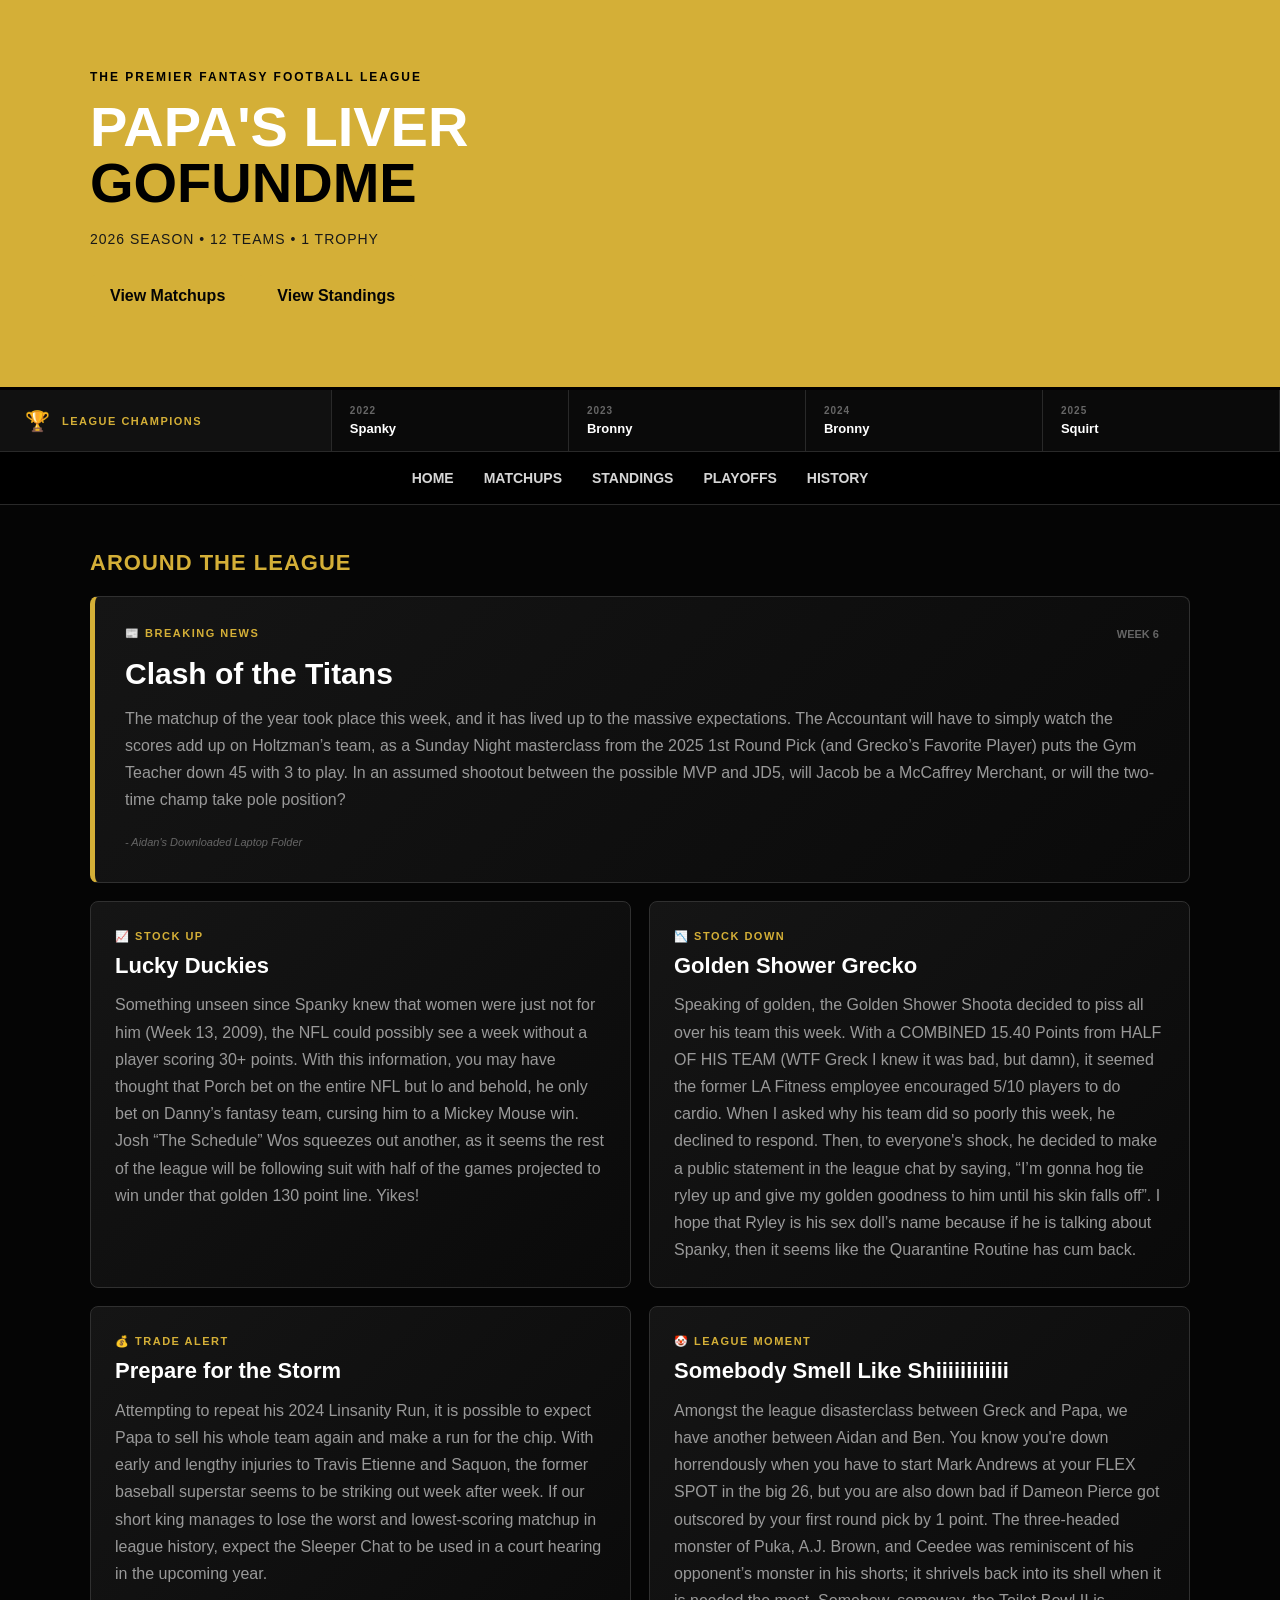
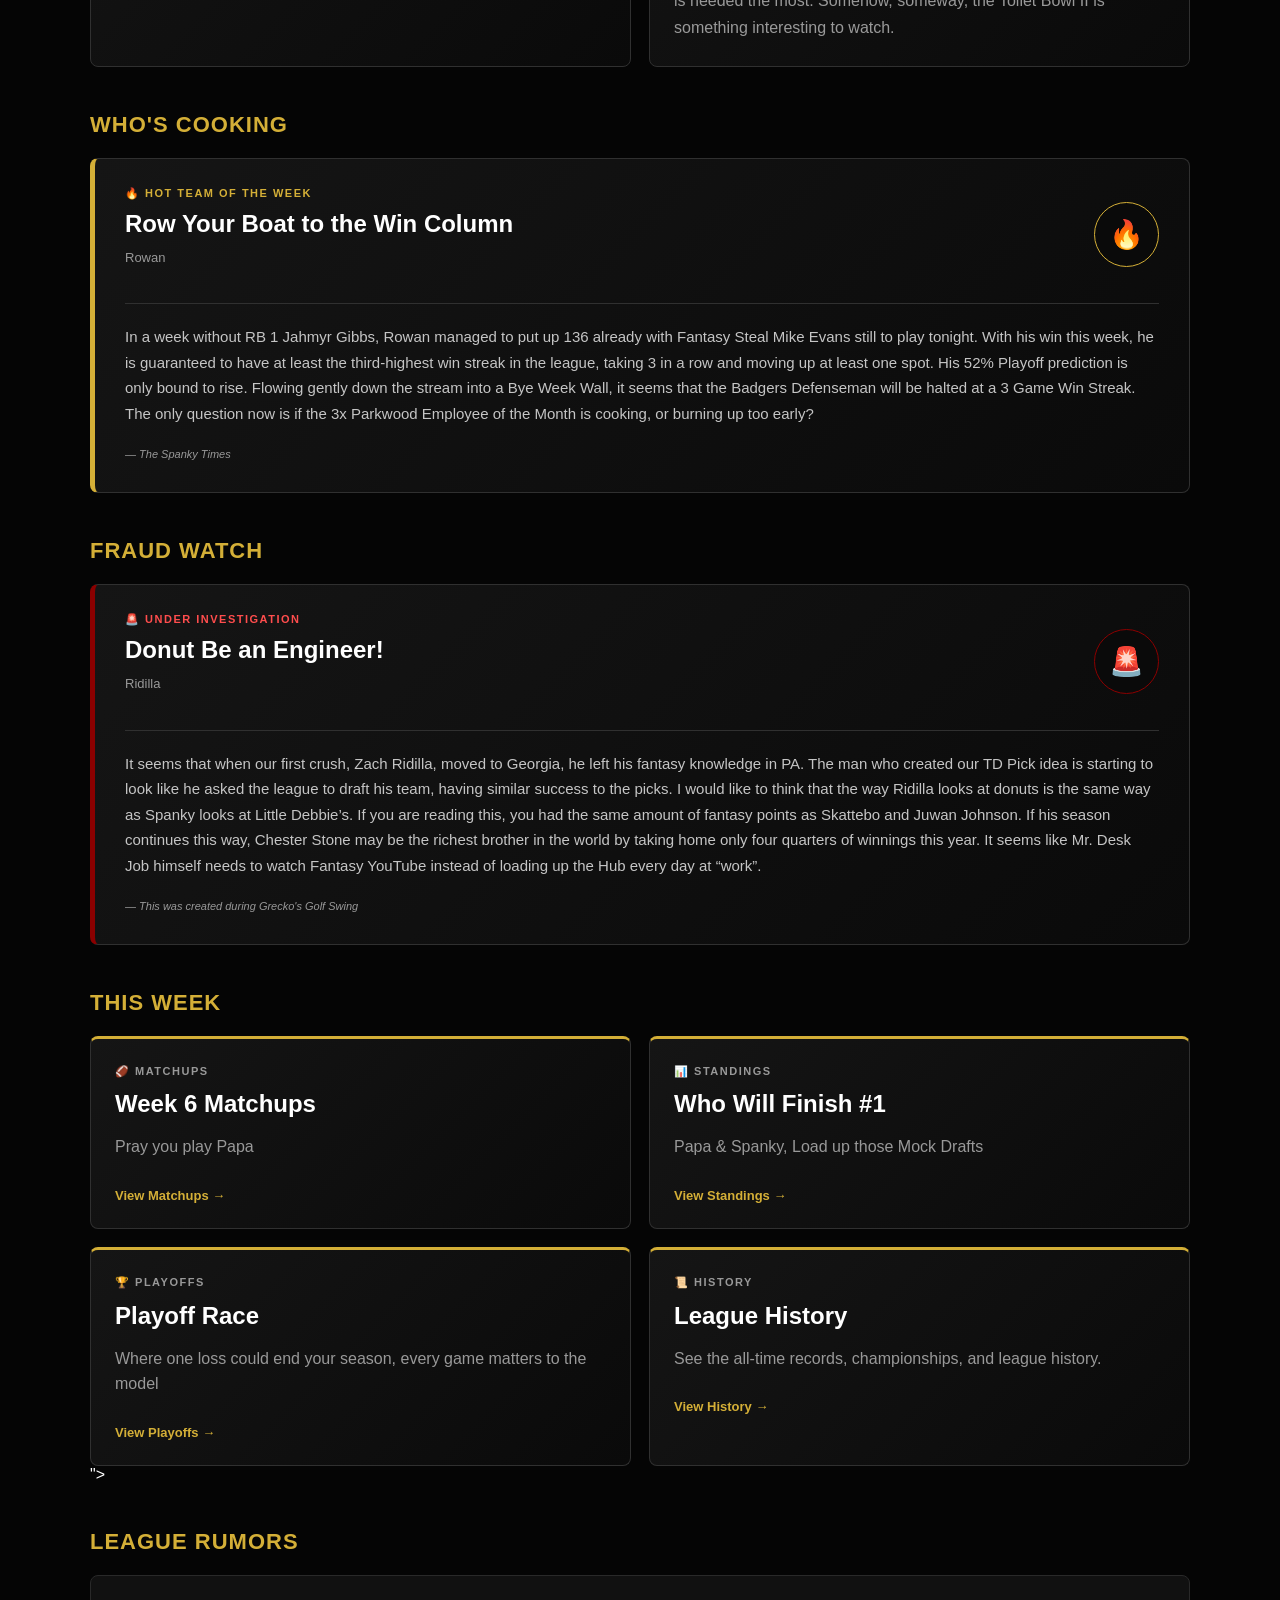
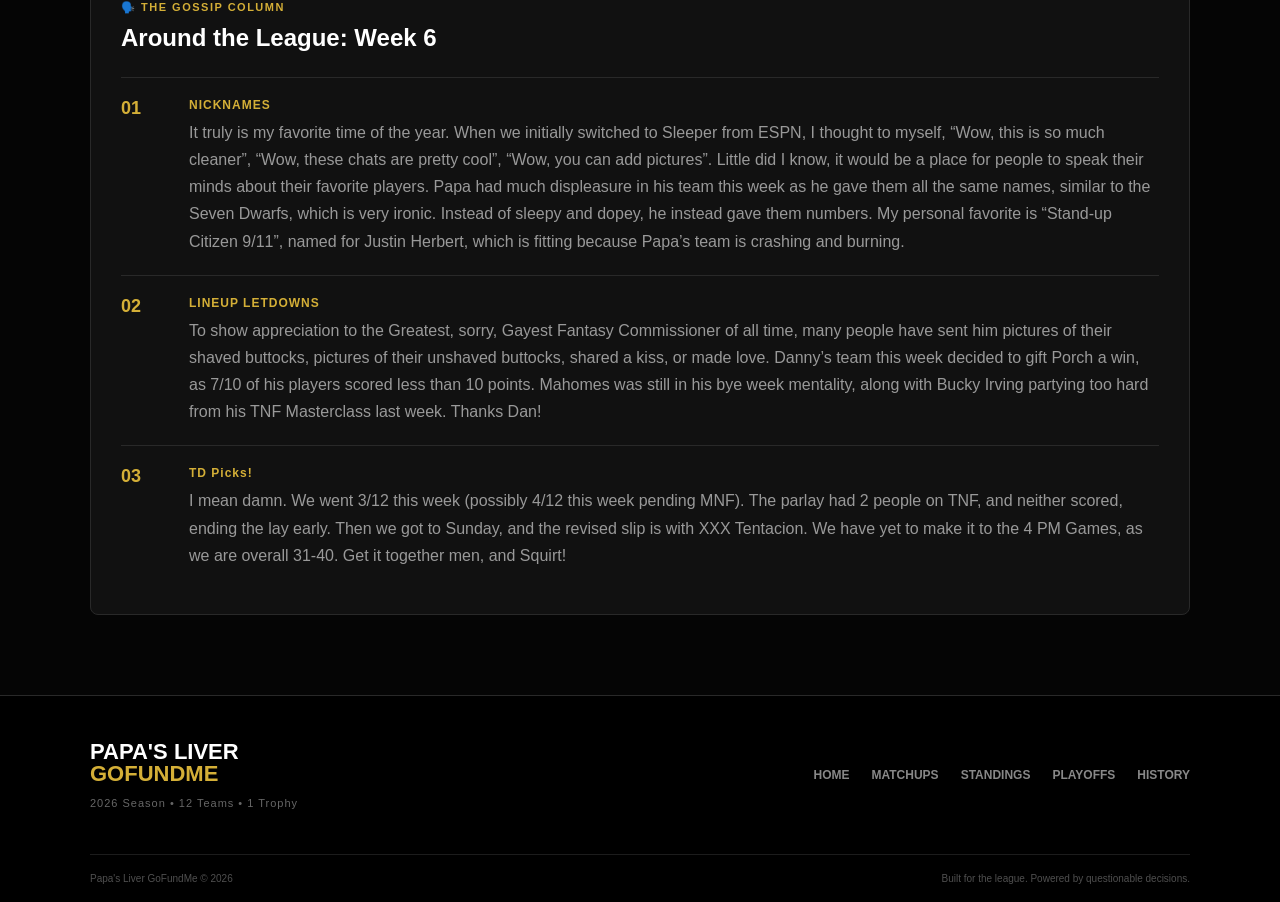
==== index.html @ 3dcdb9a6 "Week 6 Monday Update" ====
<!DOCTYPE html>
<html lang="en">
<head>
    <meta charset="UTF-8">
    <meta name="viewport" content="width=device-width, initial-scale=1.0">
    <title>Papa's Liver GoFundMe</title>
    <link rel="stylesheet" href="style.css">
</head>

<body>

    <header class="hero">
        <div class="hero-content">

            <p class="eyebrow">
                THE PREMIER FANTASY FOOTBALL LEAGUE
            </p>

            <h1>
                Papa's Liver<br>
                <span>GoFundMe</span>
            </h1>

            <p class="season">
                2026 SEASON • 12 TEAMS • 1 TROPHY
            </p>

            <div class="hero-buttons">
                <a href="matchups.html">View Matchups</a>
                <a href="standings.html">View Standings</a>
            </div>

        </div>
    </header>
 <section class="champions-bar">

        <div class="champions-title">
            <span>🏆</span>
            <p>LEAGUE CHAMPIONS</p>
        </div>

    <div class="champion">
    <span class="champion-year">2022</span>
    <span class="champion-name">Spanky</span>
</div>

<div class="champion">
    <span class="champion-year">2023</span>
    <span class="champion-name">Bronny</span>
</div>

<div class="champion">
    <span class="champion-year">2024</span>
    <span class="champion-name">Bronny</span>
</div>

<div class="champion">
    <span class="champion-year">2025</span>
    <span class="champion-name">Squirt</span>
</div>  

    </section>
    <nav>
        <a href="index.html">Home</a>
        <a href="matchups.html">Matchups</a>
        <a href="standings.html">Standings</a>
        <a href="playoffs.html">Playoffs</a>
        <a href="history.html">History</a>
    </nav>

    <main>

    <section class="home-section">

    <h2>Around the League</h2>

    <div class="league-news">

        <article class="news-story featured-news">

            <div class="news-story-top">
                <span class="news-category">
                    📰 BREAKING NEWS
                </span>

                <span class="news-week">
                    WEEK 6
                </span>
            </div>

            <h3>
                Clash of the Titans
            </h3>

            <p>
               The matchup of the year took place this week, and it has lived up to the massive expectations. The Accountant will have to simply watch the scores add up on Holtzman’s team, as a Sunday Night masterclass from the 2025 1st Round Pick (and Grecko’s Favorite Player) puts the Gym Teacher down 45 with 3 to play. In an assumed shootout between the possible MVP and JD5, will Jacob be a McCaffrey Merchant, or will the two-time champ take pole position?


            </p>

            <p class="news-author">
                - Aidan's Downloaded Laptop Folder
            </p>

        </article>


        <div class="news-story-grid">

            <article class="news-story">

                <span class="news-category">
                    📈 STOCK UP
                </span>

                <h3>
                    Lucky Duckies
                </h3>

                <p>
                    Something unseen since Spanky knew that women were just not for him (Week 13, 2009), the NFL could possibly see a week without a player scoring 30+ points. With this information, you may have thought that Porch bet on the entire NFL but lo and behold, he only bet on Danny’s fantasy team, cursing him to a Mickey Mouse win. Josh “The Schedule” Wos squeezes out another, as it seems the rest of the league will be following suit with half of the games projected to win under that golden 130 point line. Yikes!
                </p>

            </article>


            <article class="news-story">

                <span class="news-category">
                    📉 STOCK DOWN
                </span>

                <h3>
                    Golden Shower Grecko
                </h3>

                <p>
                   Speaking of golden, the Golden Shower Shoota decided to piss all over his team this week. With a COMBINED 15.40 Points from HALF OF HIS TEAM (WTF Greck I knew it was bad, but damn), it seemed the former LA Fitness employee encouraged 5/10 players to do cardio. When I asked why his team did so poorly this week, he declined to respond. Then, to everyone's shock, he decided to make a public statement in the league chat by saying, “I’m gonna hog tie ryley up and give my golden goodness to him until his skin falls off”. I hope that Ryley is his sex doll’s name because if he is talking about Spanky, then it seems like the Quarantine Routine has cum back.
  
                </p>

            </article>


            <article class="news-story">

                <span class="news-category">
                    💰 TRADE ALERT
                </span>

                <h3>
                   Prepare for the Storm
                </h3>

                <p>
                 Attempting to repeat his 2024 Linsanity Run, it is possible to expect Papa to sell his whole team again and make a run for the chip. With early and lengthy injuries to Travis Etienne and Saquon, the former baseball superstar seems to be striking out week after week. If our short king manages to lose the worst and lowest-scoring matchup in league history, expect the Sleeper Chat to be used in a court hearing in the upcoming year.

 
                </p>

            </article>


            <article class="news-story">

                <span class="news-category">
                    🤡 LEAGUE MOMENT
                </span>

                <h3>
                    Somebody Smell Like Shiiiiiiiiiiii
                </h3>

                <p>
                    Amongst the league disasterclass between Greck and Papa, we have another between Aidan and Ben. You know you're down horrendously when you have to start Mark Andrews at your FLEX SPOT in the big 26, but you are also down bad if Dameon Pierce got outscored by your first round pick by 1 point. The three-headed monster of Puka, A.J. Brown, and Ceedee was reminiscent of his opponent’s monster in his shorts; it shrivels back into its shell when it is needed the most. Somehow, someway, the Toilet Bowl II is something interesting to watch. 
                </p>

            </article>

        </div>

    </div>

</section>    


       <section class="home-section">

    <h2>Who's Cooking</h2>

    <div class="home-feature-card cooking-card">

        <div class="feature-top">

            <div>
                <p class="feature-label">
                    🔥 HOT TEAM OF THE WEEK
                </p>

                <h3>
                    Row Your Boat to the Win Column
                </h3>

                <p class="feature-manager">
                    Rowan
                </p>
            </div>

            <div class="feature-badge">
                🔥
            </div>

        </div>

        <div class="feature-divider"></div>

        <p class="feature-story">
          In a week without RB 1 Jahmyr Gibbs, Rowan managed to put up 136 already with Fantasy Steal Mike Evans still to play tonight. With his win this week, he is guaranteed to have at least the third-highest win streak in the league, taking 3 in a row and moving up at least one spot. His 52% Playoff prediction is only bound to rise. Flowing gently down the stream into a Bye Week Wall, it seems that the Badgers Defenseman will be halted at a 3 Game Win Streak. The only question now is if the 3x Parkwood Employee of the Month is cooking, or burning up too early? 
  
        </p>

        <p class="feature-signoff">
            — The Spanky Times
        </p>

    </div>

</section>


     <section class="home-section">

    <h2>Fraud Watch</h2>

    <div class="home-feature-card fraud-card">

        <div class="feature-top">

            <div>
                <p class="feature-label">
                    🚨 UNDER INVESTIGATION
                </p>

                <h3>
                    Donut Be an Engineer!
                </h3>

                <p class="feature-manager">
                    Ridilla
                </p>
            </div>

            <div class="feature-badge fraud-badge">
                🚨
            </div>

        </div>

        <div class="feature-divider"></div>

        <p class="feature-story">
         It seems that when our first crush, Zach Ridilla, moved to Georgia, he left his fantasy knowledge in PA. The man who created our TD Pick idea is starting to look like he asked the league to draft his team, having similar success to the picks. I would like to think that the way Ridilla looks at donuts is the same way as Spanky looks at Little Debbie’s. If you are reading this, you had the same amount of fantasy points as Skattebo and Juwan Johnson. If his season continues this way, Chester Stone may be the richest brother in the world by taking home only four quarters of winnings this year. It seems like Mr. Desk Job himself needs to watch Fantasy YouTube instead of loading up the Hub every day at “work”.  
        </p>

        <p class="feature-signoff">
            — This was created during Grecko's Golf Swing
        </p>

    </div>

</section>   


        <section class="home-section">

            <h2>This Week</h2>

            <div class="home-news-grid">

                <div class="news-card">

                    <p class="feature-label">
                        🏈 MATCHUPS
                    </p>

                    <h3>
                        Week 6 Matchups
                    </h3>

                    <p>
                        Pray you play Papa
        
                    </p>

                    <a href="matchups.html">
                        View Matchups →
                    </a>

                </div>


                <div class="news-card">

                    <p class="feature-label">
                        📊 STANDINGS
                    </p>

                    <h3>
                        Who Will Finish #1
                    </h3>

                    <p>
                        Papa & Spanky, Load up those Mock Drafts
                    </p>

                    <a href="standings.html">
                        View Standings →
                    </a>

                </div>


                <div class="news-card">

                    <p class="feature-label">
                        🏆 PLAYOFFS
                    </p>

                    <h3>
                        Playoff Race
                    </h3>

                    <p>
                        Where one loss could end your season, every game matters to the model
                
                    </p>

                    <a href="playoffs.html">
                        View Playoffs →
                    </a>

                </div>


                <div class="news-card">

                    <p class="feature-label">
                        📜 HISTORY
                    </p>

                    <h3>
                        League History
                    </h3>

                    <p>
                        See the all-time records,
                        championships, and league history.
                    </p>

                    <a href="history.html">
                        View History →
                    </a>

                </div>

            </div>

        </section>


        ">
<section class="home-section">

    <h2>League Rumors</h2>

    <div class="rumor-box">

        <p class="update-label">
            🗣️ THE GOSSIP COLUMN
        </p>

        <h3>
            Around the League: Week 6
        </h3>

        <div class="rumor-item">

            <span class="rumor-number">
                01
            </span>

            <div>
                <h4>
                    NICKNAMES
                </h4>

                <p>
                   It truly is my favorite time of the year. When we initially switched to Sleeper from ESPN, I thought to myself, “Wow, this is so much cleaner”, “Wow, these chats are pretty cool”, “Wow, you can add pictures”. Little did I know, it would be a place for people to speak their minds about their favorite players. Papa had much displeasure in his team this week as he gave them all the same names, similar to the Seven Dwarfs, which is very ironic. Instead of sleepy and dopey, he instead gave them numbers. My personal favorite is “Stand-up Citizen 9/11”, named for Justin Herbert, which is fitting because Papa’s team is crashing and burning. 
                </p>
            </div>

        </div>


        <div class="rumor-item">

            <span class="rumor-number">
                02
            </span>

            <div>
                <h4>
                    LINEUP LETDOWNS
                </h4>

                <p>
                 To show appreciation to the Greatest, sorry, Gayest Fantasy Commissioner of all time, many people have sent him pictures of their shaved buttocks, pictures of their unshaved buttocks, shared a kiss, or made love. Danny’s team this week decided to gift Porch a win, as 7/10 of his players scored less than 10 points. Mahomes was still in his bye week mentality, along with Bucky Irving partying too hard from his TNF Masterclass last week. Thanks Dan!    
            </div>

        </div>


        <div class="rumor-item">

            <span class="rumor-number">
                03
            </span>

            <div>
                <h4>
                    TD Picks!
                </h4>

                <p>
                 I mean damn. We went 3/12 this week (possibly 4/12 this week pending MNF). The parlay had 2 people on TNF, and neither scored, ending the lay early. Then we got to Sunday, and the revised slip is with XXX Tentacion. We have yet to make it to the 4 PM Games, as we are overall 31-40. Get it together men, and Squirt!

            </div>

        </div>

    </div>

</section>

    </main>
    <footer class="site-footer">

        <div class="footer-content">

            <div class="footer-brand">

                <h3>
                    Papa's Liver<br>
                    <span>GoFundMe</span>
                </h3>

                <p>
                    2026 Season • 12 Teams • 1 Trophy
                </p>

            </div>


            <div class="footer-links">

                <a href="index.html">Home</a>
                <a href="matchups.html">Matchups</a>
                <a href="standings.html">Standings</a>
                <a href="playoffs.html">Playoffs</a>
                <a href="history.html">History</a>

            </div>

        </div>


        <div class="footer-bottom">

            <p>
                Papa's Liver GoFundMe © 2026
            </p>

            <p>
                Built for the league. Powered by questionable decisions.
            </p>

        </div>

    </footer>
</body>
---- style.css ----
* {
    box-sizing: border-box;
}

body {
    margin: 0;
    font-family: Arial, Helvetica, sans-serif;
    background: #050505;
    color: #ffffff;
}

/* HERO */

.hero {
    background: #d4af37;
    border-bottom: 3px solid #000000;
    padding: 70px 20px;
}

.hero-content {
    max-width: 1100px;
    margin: 0 auto;
}

.eyebrow {
    margin: 0 0 15px 0;
    color: #000000;
    font-size: 12px;
    font-weight: bold;
    letter-spacing: 2px;
}

.hero h1 {
    margin: 0;
    font-size: 56px;
    line-height: 1;
    text-transform: uppercase;
}

.hero h1 span {
    color: #000000;
}

.season {
    margin-top: 20px;
    color: #181818;
    font-size: 14px;
    letter-spacing: 1px;
}

/* HERO BUTTONS */

.hero-buttons {
    display: flex;
    gap: 12px;
    margin-top: 28px;
}

.hero-buttons a {
    display: inline-block;
    padding: 12px 20px;
    background: #d4af37;
    color: #050505;
    text-decoration: none;
    font-weight: bold;
    border-radius: 5px;
}

.hero-buttons a:hover {
    background: #ffffff;
}

/* NAVIGATION */

nav {
    display: flex;
    justify-content: center;
    gap: 30px;
    padding: 18px 20px;
    background: #000000;
    border-bottom: 1px solid #292929;
}

nav a {
    color: #d6d6d6;
    text-decoration: none;
    font-size: 14px;
    font-weight: bold;
    text-transform: uppercase;
}

nav a:hover {
    color: #d4af37;
}

/* MAIN */

main {
    width: min(1100px, 92%);
    margin: 40px auto 80px;
}

h2 {
    margin-top: 45px;
    margin-bottom: 20px;
    color: #d4af37;
    font-size: 22px;
    text-transform: uppercase;
    letter-spacing: 1px;
}

/* MATCHUPS */

#matchups {
    display: flex;
    flex-direction: column;
    gap: 20px;
    margin-top: 30px;
}

#matchups > div {
    background: linear-gradient(135deg, #151515, #0a0a0a);
    border: 1px solid #303030;
    border-left: 5px solid #d4af37;
    border-radius: 8px;
    padding: 24px 30px;
    box-shadow: 0 8px 20px rgba(0, 0, 0, 0.5);
    transition: 0.2s ease;
}

#matchups > div:hover {
    border-color: #d4af37;
    transform: translateY(-2px);
}

#matchups h3 {
    margin: 0 0 24px 0;
    padding-bottom: 14px;
    border-bottom: 1px solid #303030;
    color: #a8a8a8;
    font-size: 11px;
    font-weight: 600;
    text-transform: uppercase;
    letter-spacing: 1.5px;
}

.matchup-teams {
    display: grid;
    grid-template-columns: 1fr 80px 1fr;
    align-items: center;
    gap: 20px;
}

.matchup-team {
    display: flex;
    flex-direction: column;
    gap: 4px;
}

.matchup-team-left {
    text-align: left;
}

.matchup-team-right {
    text-align: right;
}

.matchup-team strong {
    color: #ffffff;
    font-size: 21px;
    font-weight: 700;
}

.matchup-team small {
    color: #999999;
    font-size: 13px;
}

.actual-score {
    margin-top: 8px;
    color: #ffffff;
    font-size: 34px;
    font-weight: 800;
}

.projected-score {
    color: #777777;
    font-size: 12px;
}

.matchup-vs {
    color: #d4af37;
    font-size: 13px;
    font-weight: 800;
    text-align: center;
    letter-spacing: 2px;
}

/* STANDINGS */

#standings {
    display: grid;
    gap: 2px;
    background: #292929;
    border: 1px solid #292929;
    border-radius: 8px;
    overflow: hidden;
}

#standings > div {
    display: grid;
    grid-template-columns: 55px 1.5fr 1fr 90px 100px 100px;
    align-items: center;
    gap: 10px;
    padding: 16px 20px;
    background: #111111;
}

#standings > div:hover {
    background: #181818;
}

#standings p {
    margin: 0;
}

.standings-header {
    background: #d4af37 !important;
    color: #050505;
    font-weight: bold;
    text-transform: uppercase;
    font-size: 12px;
    letter-spacing: 1px;
}

.standings-rank {
    color: #d4af37;
    font-weight: bold;
}

.standings-team {
    color: #ffffff;
    font-weight: bold;
}

.standings-manager {
    color: #999999;
}

.standings-record {
    color: #ffffff;
    font-weight: bold;
}

.standings-points {
    color: #ffffff;
}

.standings-points-against {
    color: #999999;
}

/* PLAYOFFS */

#playoff-probabilities {
    display: grid;
    gap: 10px;
}

#playoff-probabilities > div {
    padding: 15px 20px;
    background: #111111;
    border: 1px solid #292929;
    border-radius: 5px;
}

#playoff-probabilities p {
    margin: 5px 0;
}

/* LEAGUE LEADERS */

#league-leaders {
    display: grid;
    grid-template-columns: repeat(2, 1fr);
    gap: 18px;
}

.leader-card {
    background: linear-gradient(135deg, #151515, #0a0a0a);
    border: 1px solid #303030;
    border-top: 3px solid #d4af37;
    border-radius: 8px;
    padding: 24px;
}

.leader-card h3 {
    margin: 0 0 10px 0;
    color: #999999;
    font-size: 12px;
    text-transform: uppercase;
    letter-spacing: 1px;
}

.leader-card p {
    margin: 0;
    color: white;
    font-size: 21px;
    font-weight: bold;
}

/* MOBILE */

@media (max-width: 700px) {

    .hero {
        padding: 50px 20px;
    }

    .hero h1 {
        font-size: 40px;
    }

    nav {
        flex-wrap: wrap;
        gap: 15px;
    }

    main {
        width: 94%;
    }

    .hero-buttons {
        flex-direction: column;
    }

    .hero-buttons a {
        text-align: center;
    }

    .matchup-teams {
        grid-template-columns: 1fr 45px 1fr;
        gap: 8px;
    }

    .matchup-team strong {
        font-size: 15px;
    }

    .matchup-team small {
        font-size: 11px;
    }

    .actual-score {
        font-size: 25px;
    }

    .projected-score {
        font-size: 10px;
    }

    #league-leaders {
        grid-template-columns: 1fr;
    }

    #standings > div {
        grid-template-columns: 35px 1fr 55px;
    }

    .standings-manager,
    .standings-points,
    .standings-points-against {
        display: none;
    }

}

.playoff-section-title {
    margin: 35px 0 15px 0;
    padding-bottom: 10px;
    border-bottom: 2px solid #d4af37;
    color: #d4af37;
    font-size: 16px;
    letter-spacing: 1.5px;
}

.playoff-team {
    display: grid;
    grid-template-columns: 65px 1fr;
    align-items: center;
    gap: 15px;
    padding: 18px 20px;
    margin-bottom: 5px;
    background: #111111;
    border: 1px solid #292929;
    border-left: 4px solid #d4af37;
}

.playoff-team:hover {
    background: #181818;
    border-color: #d4af37;
}

.playoff-seed {
    margin: 0;
    color: #d4af37;
    font-size: 22px;
    font-weight: 800;
}

.playoff-team-name {
    margin: 0;
    color: #ffffff;
    font-size: 18px;
    font-weight: bold;
}

.playoff-record {
    margin: 4px 0 0 0;
    color: #888888;
    font-size: 12px;
}

.playoff-odds-row {
    display: grid;
    grid-template-columns: 55px 1fr 100px;
    align-items: center;
    gap: 15px;
    padding: 15px 20px;
    margin-bottom: 3px;
    background: #111111;
    border: 1px solid #242424;
}

.playoff-odds-row:hover {
    background: #181818;
    border-color: #d4af37;
}

.playoff-rank {
    margin: 0;
    color: #777777;
    font-weight: bold;
}

.playoff-odds-team {
    margin: 0;
    color: #ffffff;
    font-weight: bold;
}

.playoff-percentage {
    margin: 0;
    color: #d4af37;
    font-size: 18px;
    font-weight: 800;
    text-align: right;
}

/* ================================
   HOMEPAGE
================================ */

.home-section {
    margin-top: 45px;
}

.weekly-update {
    background: linear-gradient(135deg, #151515, #0a0a0a);
    border: 1px solid #303030;
    border-left: 5px solid #d4af37;
    border-radius: 8px;
    padding: 28px 30px;
}

.update-label,
.feature-label {
    margin: 0 0 10px 0;
    color: #d4af37;
    font-size: 11px;
    font-weight: bold;
    text-transform: uppercase;
    letter-spacing: 1.5px;
}

.weekly-update h3,
.home-feature-card h3,
.news-card h3 {
    margin: 0 0 10px 0;
    color: #ffffff;
    font-size: 24px;
}

.weekly-update p:last-child,
.home-feature-card p:last-child,
.news-card p {
    color: #999999;
    line-height: 1.6;
}


/* WHO'S COOKING / FRAUD WATCH */

.home-feature-card {
    background: linear-gradient(135deg, #151515, #0a0a0a);
    border: 1px solid #303030;
    border-radius: 8px;
    padding: 28px 30px;
}

.cooking-card {
    border-left: 5px solid #d4af37;
}

.fraud-card {
    border-left: 5px solid #8b0000;
}

.fraud-card .feature-label {
    color: #ff4d4d;
}

.feature-manager {
    margin: 0 0 15px 0;
    color: #777777;
    font-size: 13px;
}


/* THIS WEEK */

.home-news-grid {
    display: grid;
    grid-template-columns: repeat(2, 1fr);
    gap: 18px;
}

.news-card {
    background: linear-gradient(135deg, #151515, #0a0a0a);
    border: 1px solid #303030;
    border-top: 3px solid #d4af37;
    border-radius: 8px;
    padding: 24px;
    transition: 0.2s ease;
}

.news-card:hover {
    transform: translateY(-3px);
    border-color: #d4af37;
}

.news-card a {
    display: inline-block;
    margin-top: 12px;
    color: #d4af37;
    text-decoration: none;
    font-size: 13px;
    font-weight: bold;
}

.news-card a:hover {
    color: #ffffff;
}


/* LEAGUE RUMORS */

.rumor-box {
    background: #111111;
    border: 1px solid #292929;
    border-radius: 8px;
    padding: 25px 30px;
}

.rumor-box p:last-child {
    margin: 0;
    color: #999999;
    line-height: 1.7;
}


/* HOMEPAGE MOBILE */

@media (max-width: 700px) {

    .home-news-grid {
        grid-template-columns: 1fr;
    }

    .weekly-update,
    .home-feature-card,
    .rumor-box {
        padding: 22px;
    }

}

/* FEATURE STORY LAYOUT */

.feature-top {
    display: flex;
    justify-content: space-between;
    align-items: center;
    gap: 20px;
}

.feature-badge {
    display: flex;
    align-items: center;
    justify-content: center;
    width: 65px;
    height: 65px;
    border: 1px solid #d4af37;
    border-radius: 50%;
    background: #0a0a0a;
    font-size: 28px;
    flex-shrink: 0;
}

.fraud-badge {
    border-color: #8b0000;
}

.feature-divider {
    height: 1px;
    margin: 20px 0;
    background: #303030;
}

.feature-story {
    margin: 0;
    color: #c5c5c5;
    font-size: 15px;
    line-height: 1.7;
}

.feature-signoff {
    margin: 20px 0 0 0;
    color: #666666;
    font-size: 11px;
    font-style: italic;
}

/* LEAGUE RUMORS */

.rumor-box h3 {
    margin: 0 0 25px 0;
    color: #ffffff;
    font-size: 24px;
}

.rumor-item {
    display: grid;
    grid-template-columns: 50px 1fr;
    gap: 18px;
    padding: 20px 0;
    border-top: 1px solid #292929;
}

.rumor-number {
    color: #d4af37;
    font-size: 18px;
    font-weight: 800;
}

.rumor-item h4 {
    margin: 0 0 7px 0;
    color: #d4af37;
    font-size: 12px;
    letter-spacing: 1px;
}

.rumor-item p {
    margin: 0;
    color: #999999;
    line-height: 1.6;
}

/* ================================
   AROUND THE LEAGUE NEWS
================================ */

.league-news {
    display: flex;
    flex-direction: column;
    gap: 18px;
}

.news-story {
    background: linear-gradient(135deg, #151515, #0a0a0a);
    border: 1px solid #303030;
    border-radius: 8px;
    padding: 24px;
}

.featured-news {
    border-left: 5px solid #d4af37;
    padding: 30px;
}

.news-story-top {
    display: flex;
    justify-content: space-between;
    align-items: center;
    margin-bottom: 15px;
}

.news-category {
    color: #d4af37;
    font-size: 11px;
    font-weight: bold;
    letter-spacing: 1.5px;
}

.news-week {
    color: #666666;
    font-size: 11px;
    font-weight: bold;
}

.news-story h3 {
    margin: 8px 0 12px 0;
    color: #ffffff;
    font-size: 22px;
    line-height: 1.25;
}

.featured-news h3 {
    font-size: 30px;
}

.news-story p {
    margin: 0;
    color: #999999;
    line-height: 1.7;
}

.news-author {
    margin-top: 20px !important;
    color: #666666 !important;
    font-size: 11px;
    font-style: italic;
}

.news-story-grid {
    display: grid;
    grid-template-columns: repeat(2, 1fr);
    gap: 18px;
}

.news-story-grid .news-story {
    transition: 0.2s ease;
}

.news-story-grid .news-story:hover {
    transform: translateY(-3px);
    border-color: #d4af37;
}

@media (max-width: 700px) {

    .news-story-grid {
        grid-template-columns: 1fr;
    }

    .featured-news {
        padding: 24px;
    }

    .featured-news h3 {
        font-size: 24px;
    }

}

/* ================================
   FOOTER
================================ */

.site-footer {
    margin-top: 80px;
    background: #000000;
    border-top: 1px solid #292929;
}

.footer-content {
    width: min(1100px, 92%);
    margin: 0 auto;
    padding: 45px 0;
    display: flex;
    justify-content: space-between;
    align-items: center;
    gap: 40px;
}

.footer-brand h3 {
    margin: 0;
    color: #ffffff;
    font-size: 22px;
    line-height: 1;
    text-transform: uppercase;
}

.footer-brand h3 span {
    color: #d4af37;
}

.footer-brand p {
    margin: 12px 0 0 0;
    color: #666666;
    font-size: 11px;
    letter-spacing: 1px;
}

.footer-links {
    display: flex;
    flex-wrap: wrap;
    justify-content: flex-end;
    gap: 22px;
}

.footer-links a {
    color: #888888;
    text-decoration: none;
    font-size: 12px;
    font-weight: bold;
    text-transform: uppercase;
}

.footer-links a:hover {
    color: #d4af37;
}

.footer-bottom {
    display: flex;
    justify-content: space-between;
    gap: 20px;
    width: min(1100px, 92%);
    margin: 0 auto;
    padding: 18px 0;
    border-top: 1px solid #1c1c1c;
}

.footer-bottom p {
    margin: 0;
    color: #4f4f4f;
    font-size: 10px;
}

@media (max-width: 700px) {

    .footer-content {
        flex-direction: column;
        align-items: flex-start;
    }

    .footer-links {
        justify-content: flex-start;
    }

    .footer-bottom {
        flex-direction: column;
    }

}

/* ================================
   LEAGUE CHAMPIONS
================================ */

.champions-bar {
    display: grid;
    grid-template-columns: 1.4fr repeat(4, 1fr);
    background: #0a0a0a;
    border-bottom: 1px solid #292929;
}

.champions-title {
    display: flex;
    align-items: center;
    gap: 12px;
    padding: 18px 25px;
    background: #111111;
    border-right: 1px solid #292929;
}

.champions-title span {
    font-size: 20px;
}

.champions-title p {
    margin: 0;
    color: #d4af37;
    font-size: 11px;
    font-weight: bold;
    letter-spacing: 1.5px;
}

.champion {
    display: flex;
    flex-direction: column;
    justify-content: center;
    padding: 15px 18px;
    border-right: 1px solid #292929;
    transition: 0.2s ease;
}

.champion:hover {
    background: #151515;
}

.champion-year {
    margin-bottom: 5px;
    color: #666666;
    font-size: 10px;
    font-weight: bold;
    letter-spacing: 1px;
}

.champion-name {
    color: #ffffff;
    font-size: 13px;
    font-weight: bold;
}

@media (max-width: 900px) {

    .champions-bar {
        grid-template-columns: 1fr 1fr;
    }

    .champions-title {
        grid-column: 1 / -1;
        border-right: none;
        border-bottom: 1px solid #292929;
    }

}

@media (max-width: 500px) {

    .champions-bar {
        grid-template-columns: 1fr;
    }

    .champion {
        border-right: none;
        border-bottom: 1px solid #292929;
    }

}

/* ================================
   MATCHUP PAGE
================================ */

#matchups {
    display: flex;
    flex-direction: column;
    gap: 24px;
    margin-top: 30px;
}

/* MATCHUP CARD */

#matchups > div {
    position: relative;
    background: linear-gradient(135deg, #161616, #090909);
    border: 1px solid #303030;
    border-left: 5px solid #d4af37;
    border-radius: 10px;
    padding: 28px 32px;
    box-shadow: 0 10px 25px rgba(0, 0, 0, 0.45);
    transition: 0.2s ease;
}

#matchups > div:hover {
    transform: translateY(-3px);
    border-color: #d4af37;
    box-shadow: 0 14px 30px rgba(0, 0, 0, 0.6);
}

/* WEEK LABEL */

#matchups h3 {
    margin: 0 0 24px 0;
    padding-bottom: 15px;
    border-bottom: 1px solid #303030;

    color: #777777;
    font-size: 11px;
    font-weight: bold;
    text-transform: uppercase;
    letter-spacing: 1.5px;
}

/* TEAM LAYOUT */

.matchup-teams {
    display: grid;
    grid-template-columns: 1fr 90px 1fr;
    align-items: center;
    gap: 25px;
}

/* TEAM */

.matchup-team {
    display: flex;
    flex-direction: column;
    gap: 5px;
}

.matchup-team-left {
    text-align: left;
}

.matchup-team-right {
    text-align: right;
}

.matchup-team strong {
    color: #ffffff;
    font-size: 23px;
    font-weight: 800;
}

.matchup-team small {
    color: #777777;
    font-size: 12px;
}

/* SCORES */

.actual-score {
    margin-top: 10px;
    color: #ffffff;
    font-size: 36px;
    font-weight: 900;
    line-height: 1;
}

.projected-score {
    margin-top: 5px;
    color: #666666;
    font-size: 11px;
}

/* VS */

.matchup-vs {
    display: flex;
    align-items: center;
    justify-content: center;

    width: 60px;
    height: 60px;

    margin: 0 auto;

    border: 1px solid #3a3a3a;
    border-radius: 50%;

    background: #0a0a0a;

    color: #d4af37;
    font-size: 12px;
    font-weight: 900;
    letter-spacing: 1px;
}

/* MOBILE */

@media (max-width: 700px) {

    #matchups > div {
        padding: 22px 18px;
    }

    .matchup-teams {
        grid-template-columns: 1fr 55px 1fr;
        gap: 10px;
    }

    .matchup-team strong {
        font-size: 16px;
    }

    .matchup-team small {
        font-size: 10px;
    }

    .actual-score {
        font-size: 27px;
    }

    .projected-score {
        font-size: 9px;
    }

    .matchup-vs {
        width: 48px;
        height: 48px;
        font-size: 10px;
    }

}

/* ================================
   STANDINGS PAGE
================================ */

#standings {
    display: flex;
    flex-direction: column;
    gap: 3px;
    background: #292929;
    border: 1px solid #292929;
    border-radius: 10px;
    overflow: hidden;
    box-shadow: 0 10px 25px rgba(0, 0, 0, 0.45);
}

/* STANDINGS ROW */

#standings > div {
    display: grid;
    grid-template-columns: 55px 1.5fr 1fr 90px 100px 100px;
    align-items: center;
    gap: 12px;

    min-height: 65px;
    padding: 15px 20px;

    background: #111111;

    transition: 0.2s ease;
}

#standings > div:hover {
    background: #181818;
}

/* HEADER */

#standings .standings-header {
    min-height: 48px;
    background: #d4af37 !important;
    color: #050505;
}

#standings .standings-header p {
    color: #050505;
}

/* RANK */

.standings-rank {
    color: #d4af37;
    font-size: 18px;
    font-weight: 900;
}

/* TEAM */

.standings-team {
    color: #ffffff;
    font-size: 15px;
    font-weight: 800;
}

/* MANAGER */

.standings-manager {
    color: #888888;
    font-size: 13px;
}

/* RECORD */

.standings-record {
    color: #ffffff;
    font-size: 14px;
    font-weight: 800;
}

/* POINTS */

.standings-points {
    color: #ffffff;
    font-size: 14px;
    font-weight: 700;
}

/* POINTS AGAINST */

.standings-points-against {
    color: #777777;
    font-size: 14px;
}

/* PLAYOFF SPOTS */

#standings > div:nth-child(n+2):nth-child(-n+8) {
    border-left: 4px solid #d4af37;
}

/* BOTTOM PLAYOFF SPOT */

#standings > div:nth-child(8) {
    box-shadow: inset 0 -1px 0 #d4af37;
}

/* NON-PLAYOFF TEAMS */

#standings > div:nth-child(n+9) {
    border-left: 4px solid #292929;
}

/* MOBILE */

@media (max-width: 700px) {

    #standings {
        overflow-x: auto;
    }

    #standings > div {
        grid-template-columns: 40px 1fr 65px;
        gap: 10px;
        padding: 14px 15px;
        min-width: 0;
    }

    #standings .standings-manager,
    #standings .standings-points,
    #standings .standings-points-against {
        display: none;
    }

    .standings-team {
        font-size: 14px;
    }

    .standings-record {
        text-align: right;
    }

}

/* ================================
   PLAYOFF PAGE
================================ */

/* PLAYOFF ODDS */

#playoff-probabilities {
    display: flex;
    flex-direction: column;
    gap: 4px;
    background: #292929;
    border: 1px solid #292929;
    border-radius: 10px;
    overflow: hidden;
    box-shadow: 0 10px 25px rgba(0, 0, 0, 0.45);
}

.playoff-odds-row {
    display: grid;
    grid-template-columns: 60px 1fr 120px;
    align-items: center;
    gap: 15px;

    min-height: 60px;
    padding: 14px 20px;

    background: #111111;

    transition: 0.2s ease;
}

.playoff-odds-row:hover {
    background: #181818;
    border-color: #d4af37;
}

.playoff-rank {
    margin: 0;
    color: #777777;
    font-size: 14px;
    font-weight: 800;
}

.playoff-odds-team {
    margin: 0;
    color: #ffffff;
    font-size: 15px;
    font-weight: 800;
}

.playoff-percentage {
    margin: 0;
    color: #d4af37;
    font-size: 20px;
    font-weight: 900;
    text-align: right;
}

/* PLAYOFF FIELD */

.playoff-section-title {
    margin: 35px 0 15px 0;
    padding-bottom: 10px;

    border-bottom: 2px solid #d4af37;

    color: #d4af37;
    font-size: 15px;
    font-weight: 800;
    letter-spacing: 1.5px;
    text-transform: uppercase;
}

.playoff-team {
    display: grid;
    grid-template-columns: 65px 1fr;
    align-items: center;
    gap: 15px;

    padding: 18px 20px;
    margin-bottom: 5px;

    background: #111111;
    border: 1px solid #292929;
    border-left: 4px solid #d4af37;

    transition: 0.2s ease;
}

.playoff-team:hover {
    background: #181818;
    border-color: #d4af37;
}

.playoff-seed {
    margin: 0;
    color: #d4af37;
    font-size: 22px;
    font-weight: 900;
}

.playoff-team-name {
    margin: 0;
    color: #ffffff;
    font-size: 18px;
    font-weight: 800;
}

.playoff-record {
    margin: 4px 0 0 0;
    color: #777777;
    font-size: 12px;
}

/* BRACKET */

#playoff-bracket {
    display: flex;
    flex-direction: column;
    gap: 18px;
}

/* BRACKET CARDS */

#playoff-bracket > div {
    background: linear-gradient(135deg, #151515, #090909);
    border: 1px solid #303030;
    border-left: 5px solid #d4af37;
    border-radius: 8px;
    padding: 22px 25px;

    box-shadow: 0 8px 20px rgba(0, 0, 0, 0.4);
}

#playoff-bracket > div h3 {
    margin: 0 0 15px 0;
    padding-bottom: 10px;

    border-bottom: 1px solid #292929;

    color: #d4af37;
    font-size: 13px;
    text-transform: uppercase;
    letter-spacing: 1.5px;
}

/* BRACKET TEAM ROWS */

#playoff-bracket > div p {
    margin: 8px 0;
    color: #ffffff;
    font-size: 15px;
    font-weight: 700;
}

/* BRACKET WINNER / HIGHLIGHT */

#playoff-bracket strong {
    color: #d4af37;
}

/* MOBILE */

@media (max-width: 700px) {

    .playoff-odds-row {
        grid-template-columns: 45px 1fr 80px;
        gap: 10px;
        padding: 14px 15px;
    }

    .playoff-odds-team {
        font-size: 13px;
    }

    .playoff-percentage {
        font-size: 17px;
    }

    .playoff-team {
        grid-template-columns: 50px 1fr;
        padding: 15px;
    }

    .playoff-team-name {
        font-size: 15px;
    }

    #playoff-bracket > div {
        padding: 18px;
    }

}

/* ==========================================
   PLAYOFF PAGE CLEANUP
========================================== */

#playoff-probabilities {
    width: 100%;
}

#playoff-probabilities > h2 {
    margin-top: 10px;
    margin-bottom: 20px;
}

/* CURRENT PLAYOFF FIELD */

.current-playoff-field {
    display: flex;
    flex-direction: column;
    gap: 8px;
    margin-bottom: 45px;
}

.playoff-field-team {
    display: grid;
    grid-template-columns: 55px minmax(0, 1fr) 180px 90px;
    align-items: center;
    gap: 15px;
    padding: 16px 20px;
    background: #111111;
    border: 1px solid #242424;
    border-radius: 8px;
    min-height: 58px;
    box-sizing: border-box;
}

.playoff-field-team.playoff-team {
    border-left: 4px solid #d4af37;
}

.playoff-field-team.outside-playoff {
    opacity: 0.65;
    border-left: 4px solid #444444;
}

.playoff-field-team .seed {
    font-size: 14px;
    font-weight: 700;
    color: #d4af37;
}

.playoff-field-team .team-name {
    font-size: 17px;
    font-weight: 700;
    color: #ffffff;
    min-width: 0;
}

.playoff-field-team .manager {
    color: #888888;
    font-size: 13px;
    white-space: nowrap;
    overflow: hidden;
    text-overflow: ellipsis;
}

.playoff-field-team .playoff-status {
    justify-self: end;
    padding: 5px 9px;
    border-radius: 4px;
    background: #d4af37;
    color: #050505;
    font-size: 11px;
    font-weight: 800;
    letter-spacing: 0.5px;
}

.playoff-field-team.outside-playoff .playoff-status {
    background: #333333;
    color: #999999;
}

/* PLAYOFF ODDS */

.playoff-odds-grid {
    display: flex;
    flex-direction: column;
    gap: 2px;
    margin-bottom: 45px;
    background: #111111;
    border: 1px solid #242424;
    border-radius: 8px;
    overflow: hidden;
}

.playoff-odds-row {
    display: grid;
    grid-template-columns: 55px minmax(0, 1fr) 100px 120px 140px;
    align-items: center;
    gap: 15px;
    padding: 15px 20px;
    margin: 0;
    background: #111111;
    border-bottom: 1px solid #242424;
    box-sizing: border-box;
}

.playoff-odds-row:last-child {
    border-bottom: none;
}

.playoff-odds-row:first-child {
    background: #d4af37;
    color: #050505;
}

.playoff-odds-row:first-child p {
    color: #050505;
}

.playoff-rank {
    margin: 0;
    font-weight: 800;
    color: #d4af37;
}

.playoff-odds-team {
    margin: 0;
    font-size: 15px;
    font-weight: 700;
    color: #ffffff;
}

.playoff-record {
    margin: 0;
    font-size: 14px;
    color: #aaaaaa;
}

.playoff-percentage {
    margin: 0;
    text-align: right;
    font-size: 15px;
    font-weight: 800;
    color: #ffffff;
}

.playoff-odds-row:first-child .playoff-percentage {
    color: #050505;
}

/* PLAYOFF BRACKET */

#playoff-bracket {
    width: 100%;
}

#playoff-bracket > .playoff-bracket {
    width: 100%;
}

.bracket-round {
    background: #111111;
    border: 1px solid #242424;
    border-radius: 8px;
    padding: 25px;
}

.bracket-round h3 {
    margin: 0 0 20px;
    padding-bottom: 15px;
    border-bottom: 1px solid #2b2b2b;
    color: #d4af37;
    font-size: 14px;
    letter-spacing: 1px;
    text-transform: uppercase;
}

.bracket-game {
    display: grid;
    grid-template-columns: 55px minmax(0, 1fr) 55px minmax(0, 1fr);
    align-items: center;
    gap: 12px;
    padding: 16px 18px;
    margin-bottom: 10px;
    background: #181818;
    border: 1px solid #292929;
    border-radius: 6px;
}

.bracket-game .seed {
    color: #d4af37;
    font-size: 13px;
    font-weight: 800;
}

.bracket-game strong {
    text-align: center;
    color: #777777;
    font-size: 12px;
    letter-spacing: 1px;
}

.bracket-game span:last-child {
    text-align: right;
}

.bracket-game > span:not(.seed),
.bracket-game > strong {
    min-width: 0;
}

.bracket-bye {
    margin-top: 18px;
    padding: 15px 18px;
    border: 1px solid #d4af37;
    border-radius: 6px;
    background: rgba(212, 175, 55, 0.08);
    color: #d4af37;
    font-size: 14px;
    font-weight: 700;
}

/* MOBILE */

@media (max-width: 700px) {

    .playoff-field-team {
        grid-template-columns: 40px minmax(0, 1fr) auto;
        gap: 10px;
        padding: 13px 14px;
    }

    .playoff-field-team .manager {
        grid-column: 2;
        font-size: 12px;
    }

    .playoff-field-team .playoff-status {
        grid-column: 3;
        grid-row: 1 / span 2;
    }

    .playoff-field-team .team-name {
        font-size: 15px;
    }

    .playoff-odds-row {
        grid-template-columns: 40px minmax(0, 1fr) 70px 75px;
        gap: 8px;
        padding: 13px 12px;
    }

    .playoff-odds-row .playoff-record {
        display: none;
    }

    .playoff-percentage {
        font-size: 13px;
    }

    .bracket-round {
        padding: 15px;
    }

    .bracket-game {
        grid-template-columns: 40px minmax(0, 1fr) 35px;
        gap: 8px;
    }

    .bracket-game strong {
        grid-column: 3;
        grid-row: 1;
    }

    .bracket-game span:last-child {
        grid-column: 2;
        grid-row: 2;
        text-align: left;
        padding-top: 5px;
    }

}

/* ==========================================
   PLAYOFF ODDS - STANDINGS STYLE
========================================== */

.playoff-odds-grid {
    display: flex;
    flex-direction: column;
    background: #111111;
    border: 1px solid #292929;
    border-radius: 8px;
    overflow: hidden;
    margin-bottom: 45px;
}

.playoff-odds-card {
    display: grid;
    grid-template-columns: 2fr 1fr 1fr 1fr;
    align-items: center;
    gap: 20px;
    padding: 17px 22px;
    background: #111111;
    border-bottom: 1px solid #292929;
}

.playoff-odds-card:last-child {
    border-bottom: none;
}

.playoff-odds-card:hover {
    background: #161616;
}

.playoff-odds-team {
    color: #ffffff;
    font-size: 16px;
    font-weight: 800;
}

.playoff-odds-manager {
    color: #777777;
    font-size: 13px;
}

.playoff-odds-card .playoff-odds-row {
    display: flex;
    align-items: center;
    justify-content: flex-end;
    gap: 8px;
    padding: 0;
    margin: 0;
    background: transparent;
    border: none;
}

.playoff-odds-card .playoff-odds-row span {
    color: #777777;
    font-size: 11px;
    font-weight: 700;
    text-transform: uppercase;
    letter-spacing: 0.5px;
}

.playoff-odds-card .playoff-odds-row strong {
    color: #d4af37;
    font-size: 17px;
    font-weight: 800;
}

/* Header labels */

.playoff-odds-grid::before {
    content: "TEAM                                      RECORD                    PLAYOFF %              CHAMPIONSHIP %";
    display: grid;
    grid-template-columns: 2fr 1fr 1fr 1fr;
    padding: 13px 22px;
    background: #0a0a0a;
    color: #777777;
    font-size: 11px;
    font-weight: 800;
    letter-spacing: 0.6px;
    text-transform: uppercase;
    white-space: pre;
    border-bottom: 1px solid #292929;
}

@media (max-width: 700px) {

    .playoff-odds-grid::before {
        content: "TEAM                         RECORD              PLAYOFF %              CHAMP %";
        font-size: 9px;
        padding: 12px;
    }

    .playoff-odds-card {
        grid-template-columns: 1.5fr 1fr 1fr 1fr;
        gap: 8px;
        padding: 15px 12px;
    }

    .playoff-odds-team {
        font-size: 14px;
    }

    .playoff-odds-manager {
        font-size: 11px;
    }

    .playoff-odds-card .playoff-odds-row span {
        display: none;
    }

    .playoff-odds-card .playoff-odds-row strong {
        font-size: 15px;
    }

}

/* ==================================================
   HISTORY PAGE
================================================== */

/*
   IMPORTANT:
   The History page uses:
   #history-table
      .history-header
      .history-row

   Each header/row contains 8 <p> elements.
*/

#history-table {
    width: 100%;
    max-width: 100%;
    overflow-x: auto;
    overflow-y: hidden;
    background: #111111;
    border: 2px solid #333333;
    border-radius: 8px;
    display: block;
}

/* TABLE HEADER + ROWS */

#history-table .history-header,
#history-table .history-row {
    display: grid !important;

    grid-template-columns:
        minmax(190px, 2.2fr)
        minmax(120px, 1.2fr)
        minmax(85px, 0.8fr)
        minmax(125px, 1.2fr)
        minmax(110px, 1.1fr)
        minmax(110px, 1fr)
        minmax(100px, 0.9fr)
        minmax(110px, 1fr);

    width: 100%;
    min-width: 1050px;

    align-items: center;

    margin: 0;
    padding: 0;

    box-sizing: border-box;
}

/* HEADER */

#history-table .history-header {
    min-height: 55px;
    background: #d4af37;
    border-bottom: 1px solid #292929;
}
/* ROW */

#history-table .history-row {
    min-height: 62px;
    background: #111111;
    border-top: 2px solid #333333;
}


#history-table .history-row:hover {
    background: #181818;
}

/* ALL CELLS */

#history-table .history-header p,
#history-table .history-row p {
    display: block;

    width: 100%;
    min-width: 0;

    margin: 0 !important;
    padding: 0 12px !important;

    box-sizing: border-box;
    border-right: 2px solid #333333

    line-height: 1.2;
    white-space: nowrap;
}

/* HEADER TEXT */

#history-table .history-header p {
    color: #050505;
    font-size: 11px;
    font-weight: 900;
    text-transform: uppercase;
    letter-spacing: 0.6px;
    text-align: center;
}

/* NAME */

#history-table .history-header p:first-child,
#history-table .history-row p:first-child {
    text-align: left;
}

#history-table .history-name {
    color: #ffffff;
    font-size: 15px;
    font-weight: 800;
    text-align: left;
    white-space: nowrap;
}

/* RECORD */

#history-table .history-record {
    color: #ffffff;
    font-size: 14px;
    font-weight: 800;
    text-align: center;
    white-space: nowrap;
}

/* PERCENTAGES */

#history-table .history-percentage {
    color: #d4af37;
    font-size: 14px;
    font-weight: 800;
    text-align: center;
    white-space: nowrap;
}

/* CHAMPIONSHIPS */

#history-table .history-championships {
    color: #d4af37;
    font-size: 18px;
    font-weight: 900;
    text-align: center;
    white-space: nowrap;
}

/* RUNNER UP */

#history-table .history-runner-up {
    color: #bbbbbb;
    font-size: 14px;
    font-weight: 700;
    text-align: center;
    white-space: nowrap;
}

/* HIGH POINTS */

#history-table .history-high-score {
    color: #ffffff;
    font-size: 14px;
    font-weight: 700;
    text-align: center;
    white-space: nowrap;
}

/* HISTORY MOBILE */

@media (max-width: 1100px) {

    #history-table {
        overflow-x: auto;
    }

    #history-table .history-header,
    #history-table .history-row {
        min-width: 1050px;
    }

}
/* =========================================
   FINAL STANDINGS TABLE
========================================= */

.standings-table {
    width: 100%;
    background: #111;
    border: 1px solid #333;
    border-radius: 12px;
    overflow: hidden;
    margin-top: 20px;
}

.standings-header,
.standings-row {
    display: grid;
    grid-template-columns: 60px minmax(180px, 2fr) minmax(140px, 1.5fr) 90px 100px 100px 100px;
    align-items: center;
    column-gap: 0;
}

.standings-header {
    background: #1d1d1d;
    color: #d4af37;
    font-size: 12px;
    font-weight: 800;
    letter-spacing: 1px;
    text-transform: uppercase;
    min-height: 50px;
    border-bottom: 2px solid #d4af37;
}

.standings-header div,
.standings-row div {
    padding: 15px 14px;
}

.standings-row {
    min-height: 62px;
    color: #fff;
    background: #111;
    border-bottom: 1px solid #292929;
    font-size: 14px;
}

.standings-row:last-child {
    border-bottom: none;
}

.standings-row:nth-child(even) {
    background: #151515;
}

.standings-rank {
    color: #d4af37;
    font-weight: 800;
    text-align: center;
}

.standings-team {
    font-weight: 800;
    color: #fff;
}

.standings-manager {
    color: #aaa;
}

.standings-record {
    font-weight: 800;
    text-align: center;
}

.standings-points,
.standings-points-against {
    text-align: center;
    font-variant-numeric: tabular-nums;
}

.playoff-team {
    border-left: 3px solid #d4af37;
}

.playoff-cutoff {
    border-bottom: 3px solid #d4af37;
}

@media (max-width: 800px) {

    .standings-table {
        overflow-x: auto;
    }

    .standings-header,
    .standings-row {
        min-width: 700px;
    }
    .standings-streak {
    text-align: center;
    font-weight: 800;
    color: #fff;
}
}


/* =========================================
   FINAL MATCHUP CARDS
========================================= */

.matchup-card {
    width: 100%;
    background: #111;
    border: 1px solid #333;
    border-radius: 14px;
    overflow: hidden;
    margin-bottom: 22px;
}

.matchup-card-header {
    display: flex;
    justify-content: space-between;
    align-items: center;
    gap: 20px;
    padding: 18px 22px;
    background: #1a1a1a;
    border-bottom: 1px solid #333;
}

.matchup-label {
    color: #d4af37;
    font-size: 11px;
    font-weight: 800;
    letter-spacing: 1.5px;
}

.matchup-card-header h3 {
    margin: 4px 0 0;
    color: #fff;
    font-size: 20px;
}

.matchup-series {
    text-align: right;
    color: #888;
    font-size: 10px;
    font-weight: 700;
    letter-spacing: 1px;
}

.matchup-series strong {
    display: block;
    margin-top: 5px;
    color: #d4af37;
    font-size: 13px;
    letter-spacing: 0;
}

.matchup-teams {
    display: grid;
    grid-template-columns: 1fr 70px 1fr;
    align-items: center;
    gap: 15px;
    padding: 28px 22px;
}

.matchup-team {
    display: flex;
    flex-direction: column;
    gap: 5px;
}

.matchup-team-left {
    text-align: left;
}

.matchup-team-right {
    text-align: right;
    align-items: flex-end;
}

.matchup-team strong {
    color: #fff;
    font-size: 19px;
}

.matchup-team small {
    color: #888;
    font-size: 12px;
}

.actual-score {
    color: #fff;
    font-size: 28px;
    font-weight: 900;
    margin-top: 8px;
}

.projected-score {
    color: #d4af37;
    font-size: 12px;
    font-weight: 700;
}

.matchup-vs {
    color: #777;
    font-size: 13px;
    font-weight: 900;
    text-align: center;
}

.projection-bar {
    display: flex;
    width: calc(100% - 44px);
    height: 9px;
    margin: 0 22px 22px;
    background: #222;
    border-radius: 99px;
    overflow: hidden;
}

.projection-fill-one {
    background: #d4af37;
    height: 100%;
}

.projection-fill-two {
    background: #555;
    height: 100%;
}

.empty-state {
    padding: 40px;
    text-align: center;
    color: #888;
    background: #111;
    border: 1px solid #333;
    border-radius: 12px;
}

@media (max-width: 700px) {

    .matchup-card-header {
        flex-direction: column;
        align-items: flex-start;
    }

    .matchup-series {
        text-align: left;
    }

    .matchup-teams {
        grid-template-columns: 1fr;
        text-align: center;
    }

    .matchup-team-left,
    .matchup-team-right {
        text-align: center;
        align-items: center;
    }

    .matchup-vs {
        padding: 5px;
    }

}
/* =========================================
   FINAL STANDINGS OVERRIDE
========================================= */

#standings {
    display: flex;
    flex-direction: column;
    width: 100%;
    background: #111111;
    border: 1px solid #333333;
    border-radius: 10px;
    overflow: hidden;
    box-shadow: 0 10px 25px rgba(0, 0, 0, 0.45);
    gap: 0;
}

#standings .standings-header,
#standings .standings-row {
    display: grid !important;
    grid-template-columns:
        60px
        minmax(180px, 2fr)
        minmax(140px, 1.5fr)
        100px
        120px
        100px
        100px;
    align-items: center;
    width: 100%;
    box-sizing: border-box;
}

#standings .standings-header {
    min-height: 50px;
    background: #d4af37 !important;
    color: #050505;
    border-bottom: 2px solid #000000;
}

#standings .standings-header div {
    padding: 15px 14px;
    color: #050505;
    font-size: 11px;
    font-weight: 900;
    letter-spacing: 1px;
    text-transform: uppercase;
}

#standings .standings-row {
    min-height: 62px;
    background: #111111;
    color: #ffffff;
    border-bottom: 1px solid #292929;
}

#standings .standings-row:nth-child(odd) {
    background: #151515;
}

#standings .standings-row:last-child {
    border-bottom: none;
}

#standings .standings-row:hover {
    background: #1c1c1c;
}

#standings .standings-row div {
    padding: 15px 14px;
    min-width: 0;
    box-sizing: border-box;
}

#standings .standings-rank {
    color: #d4af37;
    font-size: 16px;
    font-weight: 900;
    text-align: center;
}

#standings .standings-team {
    color: #ffffff;
    font-size: 15px;
    font-weight: 800;
    white-space: nowrap;
    overflow: hidden;
    text-overflow: ellipsis;
}

#standings .standings-manager {
    color: #999999;
    font-size: 13px;
    white-space: nowrap;
    overflow: hidden;
    text-overflow: ellipsis;
}

#standings .standings-record {
    color: #ffffff;
    font-size: 14px;
    font-weight: 800;
    text-align: center;
}

#standings .standings-streak {
    color: #ffffff;
    font-size: 14px;
    font-weight: 800;
    text-align: center;
}

#standings .standings-points,
#standings .standings-points-against {
    color: #ffffff;
    font-size: 14px;
    font-weight: 700;
    text-align: center;
    font-variant-numeric: tabular-nums;
}

/* EVERY TEAM IS IDENTICAL */

#standings .standings-row {
    border-left: none !important;
    box-shadow: none !important;
}

/* MOBILE */

@media (max-width: 800px) {

    #standings {
        overflow-x: auto;
    }

    #standings .standings-header,
    #standings .standings-row {
        min-width: 900px;
    }

}
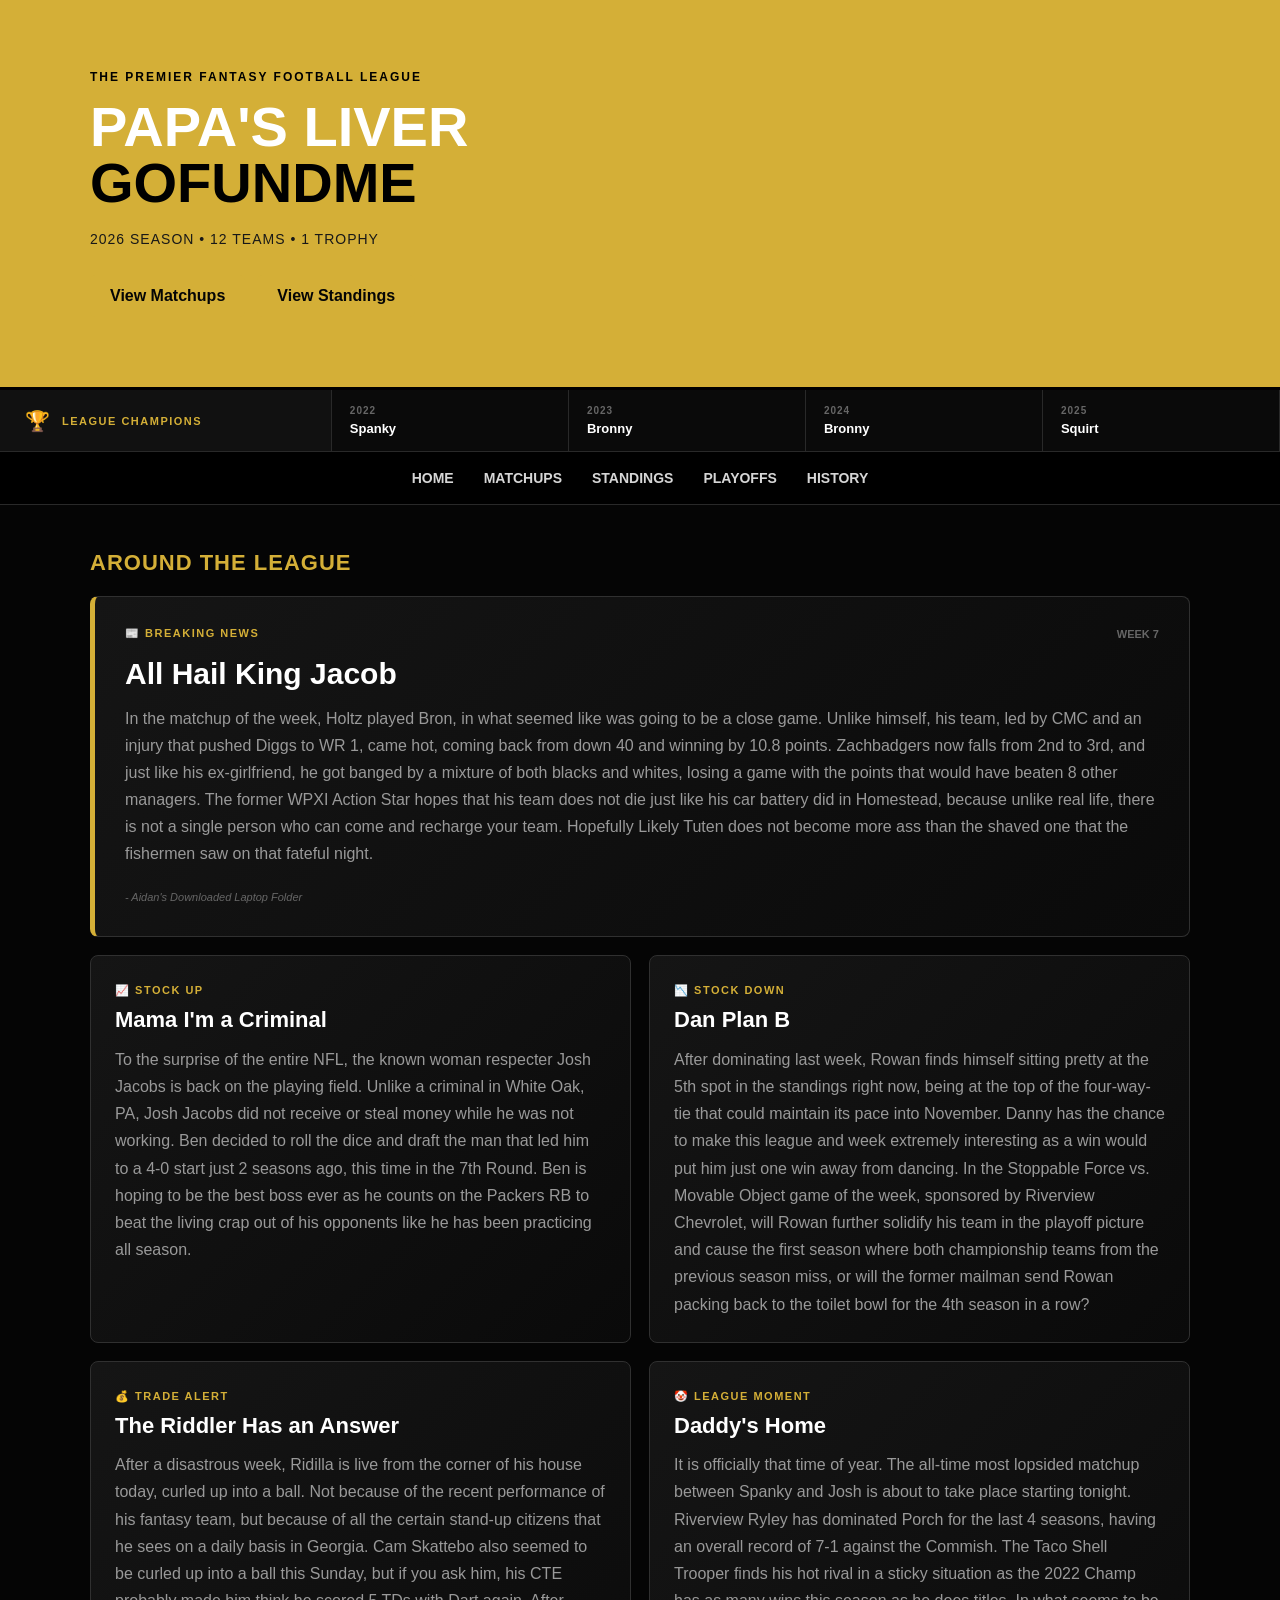
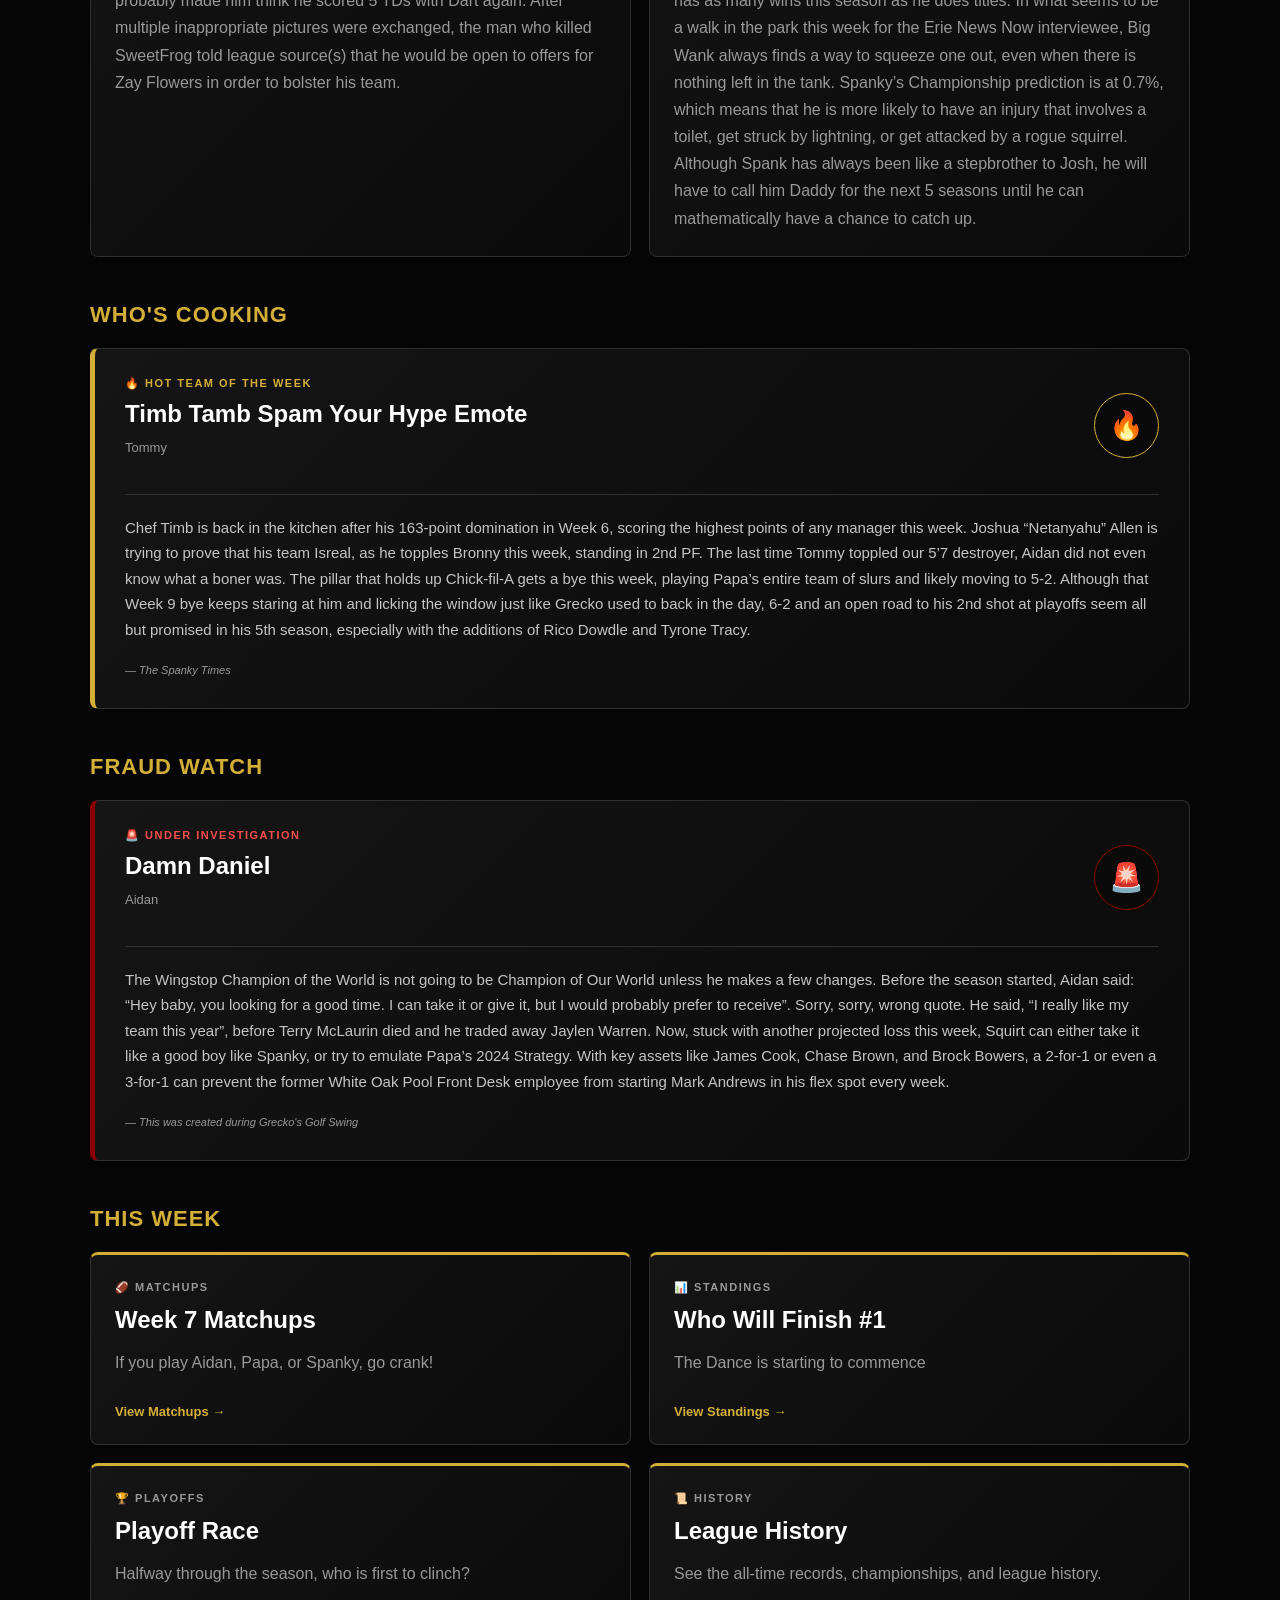
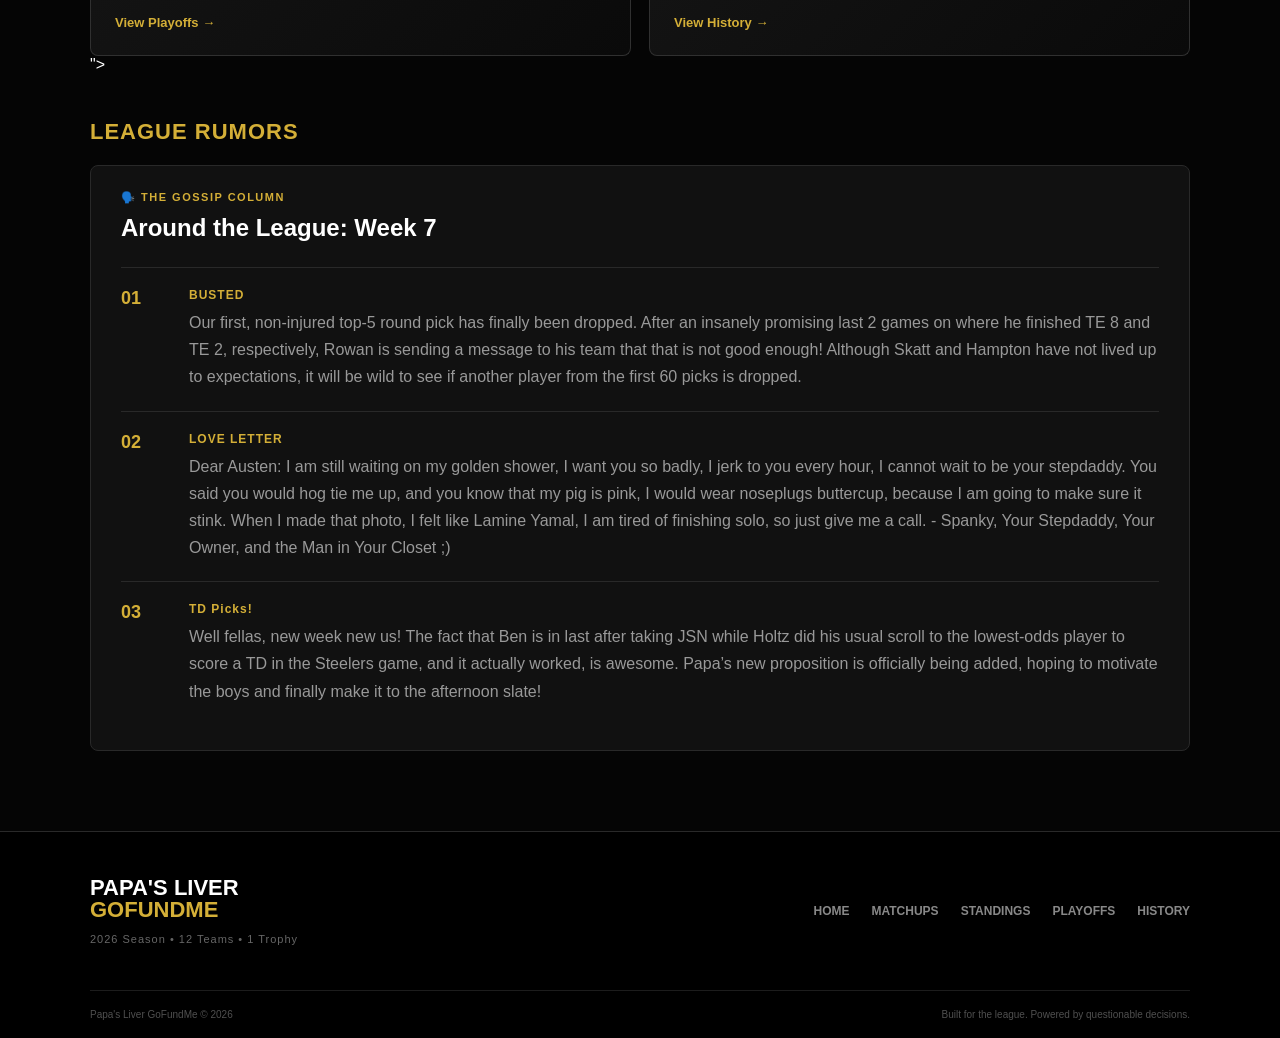
==== commit 4ac2ab95: "Week 7 Thursday" ====
--- a/index.html
+++ b/index.html
@@ -84,16 +84,16 @@
                 </span>
 
                 <span class="news-week">
-                    WEEK 6
+                    WEEK 7
                 </span>
             </div>
 
             <h3>
-                Clash of the Titans
+                All Hail King Jacob
             </h3>
 
             <p>
-               The matchup of the year took place this week, and it has lived up to the massive expectations. The Accountant will have to simply watch the scores add up on Holtzman’s team, as a Sunday Night masterclass from the 2025 1st Round Pick (and Grecko’s Favorite Player) puts the Gym Teacher down 45 with 3 to play. In an assumed shootout between the possible MVP and JD5, will Jacob be a McCaffrey Merchant, or will the two-time champ take pole position?
+               In the matchup of the week, Holtz played Bron, in what seemed like was going to be a close game. Unlike himself, his team, led by CMC and an injury that pushed Diggs to WR 1, came hot, coming back from down 40 and winning by 10.8 points. Zachbadgers now falls from 2nd to 3rd, and just like his ex-girlfriend, he got banged by a mixture of both blacks and whites, losing a game with the points that would have beaten 8 other managers. The former WPXI Action Star hopes that his team does not die just like his car battery did in Homestead, because unlike real life, there is not a single person who can come and recharge your team. Hopefully Likely Tuten does not become more ass than the shaved one that the fishermen saw on that fateful night. 
 
 
             </p>
@@ -114,11 +114,12 @@
                 </span>
 
                 <h3>
-                    Lucky Duckies
-                </h3>
-
-                <p>
-                    Something unseen since Spanky knew that women were just not for him (Week 13, 2009), the NFL could possibly see a week without a player scoring 30+ points. With this information, you may have thought that Porch bet on the entire NFL but lo and behold, he only bet on Danny’s fantasy team, cursing him to a Mickey Mouse win. Josh “The Schedule” Wos squeezes out another, as it seems the rest of the league will be following suit with half of the games projected to win under that golden 130 point line. Yikes!
+                    Mama I'm a Criminal
+                </h3>
+
+                <p>
+                   To the surprise of the entire NFL, the known woman respecter Josh Jacobs is back on the playing field. Unlike a criminal in White Oak, PA, Josh Jacobs did not receive or steal money while he was not working. Ben decided to roll the dice and draft the man that led him to a 4-0 start just 2 seasons ago, this time in the 7th Round. Ben is hoping to be the best boss ever as he counts on the Packers RB to beat the living crap out of his opponents like he has been practicing all season.
+
                 </p>
 
             </article>
@@ -131,11 +132,12 @@
                 </span>
 
                 <h3>
-                    Golden Shower Grecko
-                </h3>
-
-                <p>
-                   Speaking of golden, the Golden Shower Shoota decided to piss all over his team this week. With a COMBINED 15.40 Points from HALF OF HIS TEAM (WTF Greck I knew it was bad, but damn), it seemed the former LA Fitness employee encouraged 5/10 players to do cardio. When I asked why his team did so poorly this week, he declined to respond. Then, to everyone's shock, he decided to make a public statement in the league chat by saying, “I’m gonna hog tie ryley up and give my golden goodness to him until his skin falls off”. I hope that Ryley is his sex doll’s name because if he is talking about Spanky, then it seems like the Quarantine Routine has cum back.
+                    Dan Plan B
+                </h3>
+
+                <p>
+                   After dominating last week, Rowan finds himself sitting pretty at the 5th spot in the standings right now, being at the top of the four-way-tie that could maintain its pace into November. Danny has the chance to make this league and week extremely interesting as a win would put him just one win away from dancing. In the Stoppable Force vs. Movable Object game of the week, sponsored by Riverview Chevrolet, will Rowan further solidify his team in the playoff picture and cause the first season where both championship teams from the previous season miss, or will the former mailman send Rowan packing back to the toilet bowl for the 4th season in a row?
+
   
                 </p>
 
@@ -149,11 +151,11 @@
                 </span>
 
                 <h3>
-                   Prepare for the Storm
-                </h3>
-
-                <p>
-                 Attempting to repeat his 2024 Linsanity Run, it is possible to expect Papa to sell his whole team again and make a run for the chip. With early and lengthy injuries to Travis Etienne and Saquon, the former baseball superstar seems to be striking out week after week. If our short king manages to lose the worst and lowest-scoring matchup in league history, expect the Sleeper Chat to be used in a court hearing in the upcoming year.
+                   The Riddler Has an Answer
+                </h3>
+
+                <p>
+                 After a disastrous week, Ridilla is live from the corner of his house today, curled up into a ball. Not because of the recent performance of his fantasy team, but because of all the certain stand-up citizens that he sees on a daily basis in Georgia. Cam Skattebo also seemed to be curled up into a ball this Sunday, but if you ask him, his CTE probably made him think he scored 5 TDs with Dart again. After multiple inappropriate pictures were exchanged, the man who killed SweetFrog told league source(s) that he would be open to offers for Zay Flowers in order to bolster his team.
 
  
                 </p>
@@ -168,11 +170,11 @@
                 </span>
 
                 <h3>
-                    Somebody Smell Like Shiiiiiiiiiiii
-                </h3>
-
-                <p>
-                    Amongst the league disasterclass between Greck and Papa, we have another between Aidan and Ben. You know you're down horrendously when you have to start Mark Andrews at your FLEX SPOT in the big 26, but you are also down bad if Dameon Pierce got outscored by your first round pick by 1 point. The three-headed monster of Puka, A.J. Brown, and Ceedee was reminiscent of his opponent’s monster in his shorts; it shrivels back into its shell when it is needed the most. Somehow, someway, the Toilet Bowl II is something interesting to watch. 
+                    Daddy's Home
+                </h3>
+
+                <p>
+                   It is officially that time of year. The all-time most lopsided matchup between Spanky and Josh is about to take place starting tonight. Riverview Ryley has dominated Porch for the last 4 seasons, having an overall record of 7-1 against the Commish. The Taco Shell Trooper finds his hot rival in a sticky situation as the 2022 Champ has as many wins this season as he does titles. In what seems to be a walk in the park this week for the Erie News Now interviewee, Big Wank always finds a way to squeeze one out, even when there is nothing left in the tank. Spanky’s Championship prediction is at 0.7%, which means that he is more likely to have an injury that involves a toilet, get struck by lightning, or get attacked by a rogue squirrel. Although Spank has always been like a stepbrother to Josh, he will have to call him Daddy for the next 5 seasons until he can mathematically have a chance to catch up. 
                 </p>
 
             </article>
@@ -198,11 +200,11 @@
                 </p>
 
                 <h3>
-                    Row Your Boat to the Win Column
+                    Timb Tamb Spam Your Hype Emote
                 </h3>
 
                 <p class="feature-manager">
-                    Rowan
+                    Tommy
                 </p>
             </div>
 
@@ -215,7 +217,7 @@
         <div class="feature-divider"></div>
 
         <p class="feature-story">
-          In a week without RB 1 Jahmyr Gibbs, Rowan managed to put up 136 already with Fantasy Steal Mike Evans still to play tonight. With his win this week, he is guaranteed to have at least the third-highest win streak in the league, taking 3 in a row and moving up at least one spot. His 52% Playoff prediction is only bound to rise. Flowing gently down the stream into a Bye Week Wall, it seems that the Badgers Defenseman will be halted at a 3 Game Win Streak. The only question now is if the 3x Parkwood Employee of the Month is cooking, or burning up too early? 
+          Chef Timb is back in the kitchen after his 163-point domination in Week 6, scoring the highest points of any manager this week. Joshua “Netanyahu” Allen is trying to prove that his team Isreal, as he topples Bronny this week, standing in 2nd PF. The last time Tommy toppled our 5’7 destroyer, Aidan did not even know what a boner was. The pillar that holds up Chick-fil-A gets a bye this week, playing Papa’s entire team of slurs and likely moving to 5-2. Although that Week 9 bye keeps staring at him and licking the window just like Grecko used to back in the day, 6-2 and an open road to his 2nd shot at playoffs seem all but promised in his 5th season, especially with the additions of Rico Dowdle and Tyrone Tracy.  
   
         </p>
 
@@ -242,11 +244,11 @@
                 </p>
 
                 <h3>
-                    Donut Be an Engineer!
+                    Damn Daniel
                 </h3>
 
                 <p class="feature-manager">
-                    Ridilla
+                    Aidan
                 </p>
             </div>
 
@@ -259,7 +261,7 @@
         <div class="feature-divider"></div>
 
         <p class="feature-story">
-         It seems that when our first crush, Zach Ridilla, moved to Georgia, he left his fantasy knowledge in PA. The man who created our TD Pick idea is starting to look like he asked the league to draft his team, having similar success to the picks. I would like to think that the way Ridilla looks at donuts is the same way as Spanky looks at Little Debbie’s. If you are reading this, you had the same amount of fantasy points as Skattebo and Juwan Johnson. If his season continues this way, Chester Stone may be the richest brother in the world by taking home only four quarters of winnings this year. It seems like Mr. Desk Job himself needs to watch Fantasy YouTube instead of loading up the Hub every day at “work”.  
+         The Wingstop Champion of the World is not going to be Champion of Our World unless he makes a few changes. Before the season started, Aidan said: “Hey baby, you looking for a good time. I can take it or give it, but I would probably prefer to receive”. Sorry, sorry, wrong quote. He said, “I really like my team this year”, before Terry McLaurin died and he traded away Jaylen Warren. Now, stuck with another projected loss this week, Squirt can either take it like a good boy like Spanky, or try to emulate Papa’s 2024 Strategy. With key assets like James Cook, Chase Brown, and Brock Bowers, a 2-for-1 or even a 3-for-1 can prevent the former White Oak Pool Front Desk employee from starting Mark Andrews in his flex spot every week.  
         </p>
 
         <p class="feature-signoff">
@@ -284,11 +286,11 @@
                     </p>
 
                     <h3>
-                        Week 6 Matchups
+                        Week 7 Matchups
                     </h3>
 
                     <p>
-                        Pray you play Papa
+                        If you play Aidan, Papa, or Spanky, go crank!
         
                     </p>
 
@@ -310,7 +312,7 @@
                     </h3>
 
                     <p>
-                        Papa & Spanky, Load up those Mock Drafts
+                        The Dance is starting to commence
                     </p>
 
                     <a href="standings.html">
@@ -331,7 +333,7 @@
                     </h3>
 
                     <p>
-                        Where one loss could end your season, every game matters to the model
+                        Halfway through the season, who is first to clinch?
                 
                     </p>
 
@@ -380,7 +382,7 @@
         </p>
 
         <h3>
-            Around the League: Week 6
+            Around the League: Week 7
         </h3>
 
         <div class="rumor-item">
@@ -391,11 +393,11 @@
 
             <div>
                 <h4>
-                    NICKNAMES
+                    BUSTED
                 </h4>
 
                 <p>
-                   It truly is my favorite time of the year. When we initially switched to Sleeper from ESPN, I thought to myself, “Wow, this is so much cleaner”, “Wow, these chats are pretty cool”, “Wow, you can add pictures”. Little did I know, it would be a place for people to speak their minds about their favorite players. Papa had much displeasure in his team this week as he gave them all the same names, similar to the Seven Dwarfs, which is very ironic. Instead of sleepy and dopey, he instead gave them numbers. My personal favorite is “Stand-up Citizen 9/11”, named for Justin Herbert, which is fitting because Papa’s team is crashing and burning. 
+                   Our first, non-injured top-5 round pick has finally been dropped. After an insanely promising last 2 games on where he finished TE 8 and TE 2, respectively, Rowan is sending a message to his team that that is not good enough! Although Skatt and Hampton have not lived up to expectations, it will be wild to see if another player from the first 60 picks is dropped. 
                 </p>
             </div>
 
@@ -410,11 +412,11 @@
 
             <div>
                 <h4>
-                    LINEUP LETDOWNS
+                    LOVE LETTER
                 </h4>
 
                 <p>
-                 To show appreciation to the Greatest, sorry, Gayest Fantasy Commissioner of all time, many people have sent him pictures of their shaved buttocks, pictures of their unshaved buttocks, shared a kiss, or made love. Danny’s team this week decided to gift Porch a win, as 7/10 of his players scored less than 10 points. Mahomes was still in his bye week mentality, along with Bucky Irving partying too hard from his TNF Masterclass last week. Thanks Dan!    
+                 Dear Austen: I am still waiting on my golden shower, I want you so badly, I jerk to you every hour, I cannot wait to be your stepdaddy. You said you would hog tie me up, and you know that my pig is pink, I would wear noseplugs buttercup, because I am going to make sure it stink. When I made that photo, I felt like Lamine Yamal, I am tired of finishing solo, so just give me a call. - Spanky, Your Stepdaddy, Your Owner, and the Man in Your Closet ;)    
             </div>
 
         </div>
@@ -432,7 +434,7 @@
                 </h4>
 
                 <p>
-                 I mean damn. We went 3/12 this week (possibly 4/12 this week pending MNF). The parlay had 2 people on TNF, and neither scored, ending the lay early. Then we got to Sunday, and the revised slip is with XXX Tentacion. We have yet to make it to the 4 PM Games, as we are overall 31-40. Get it together men, and Squirt!
+                  Well fellas, new week new us! The fact that Ben is in last after taking JSN while Holtz did his usual scroll to the lowest-odds player to score a TD in the Steelers game, and it actually worked, is awesome. Papa’s new proposition is officially being added, hoping to motivate the boys and finally make it to the afternoon slate!
 
             </div>
 
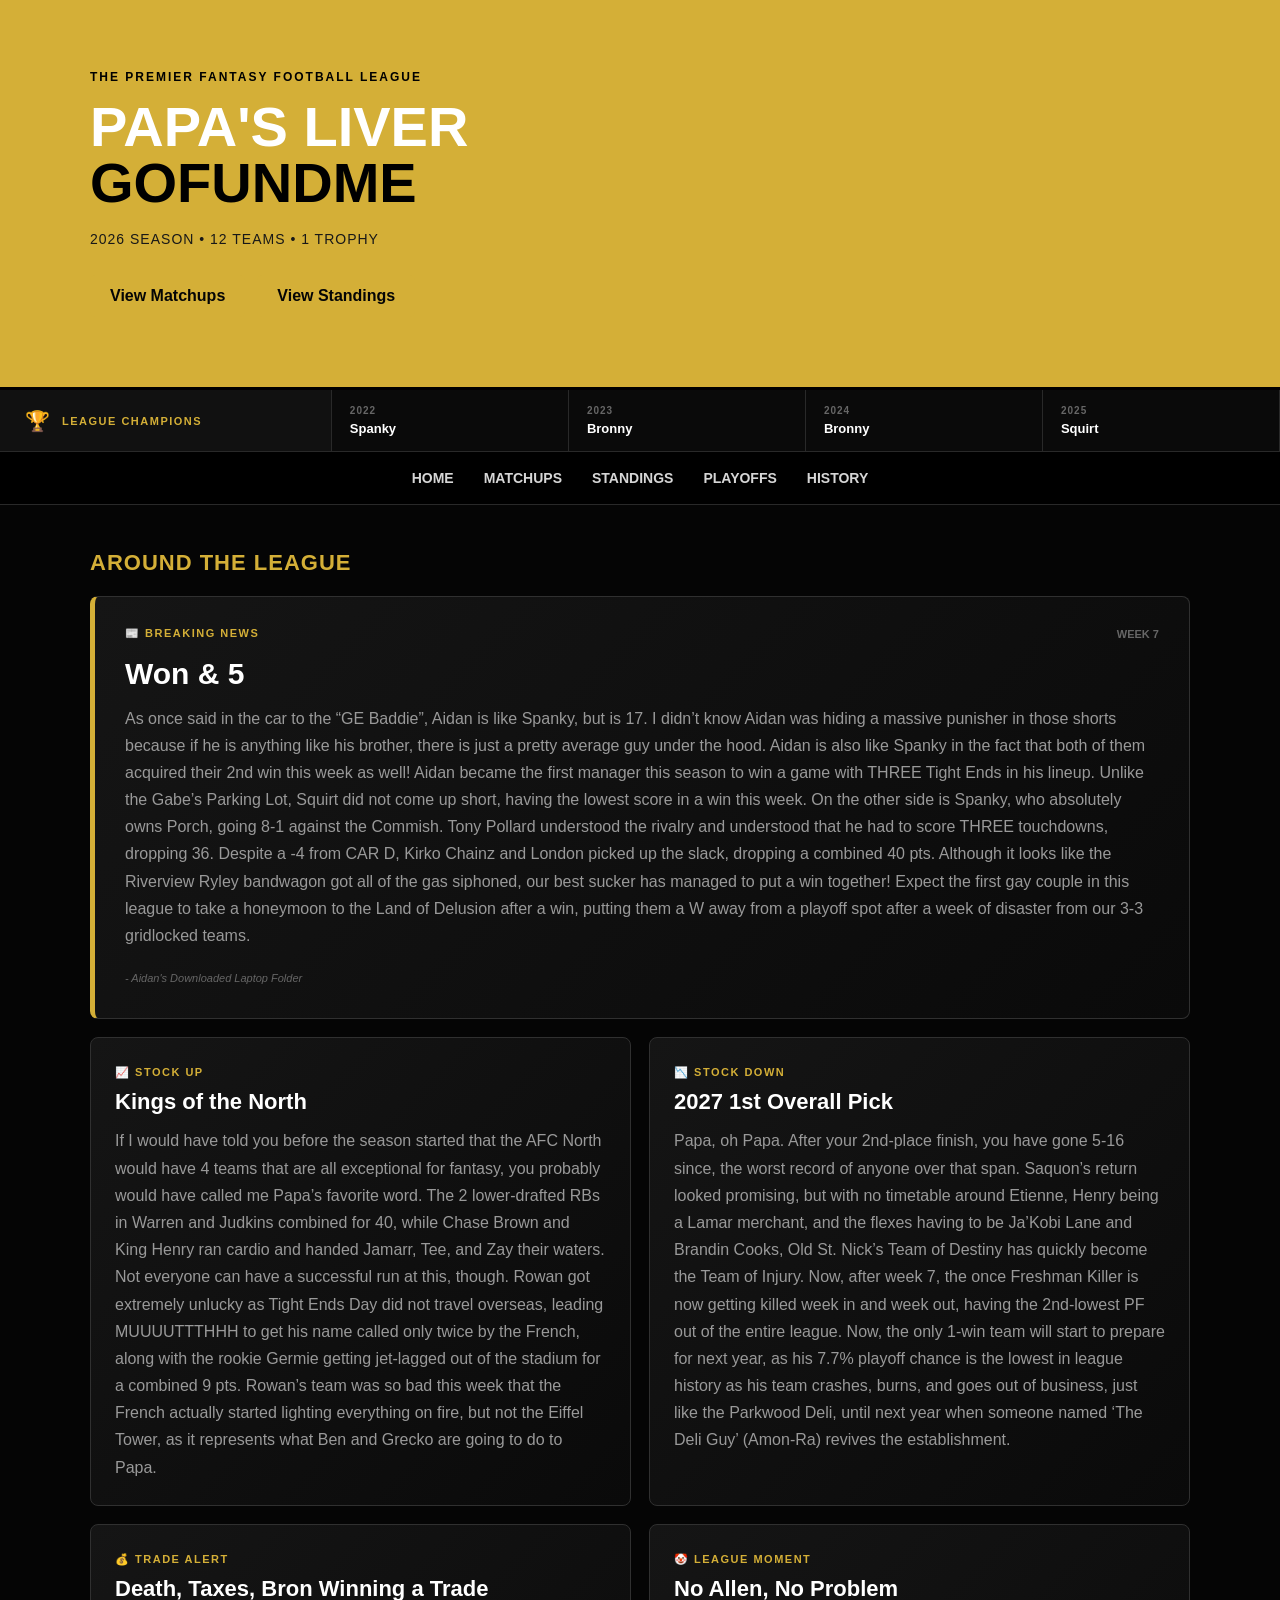
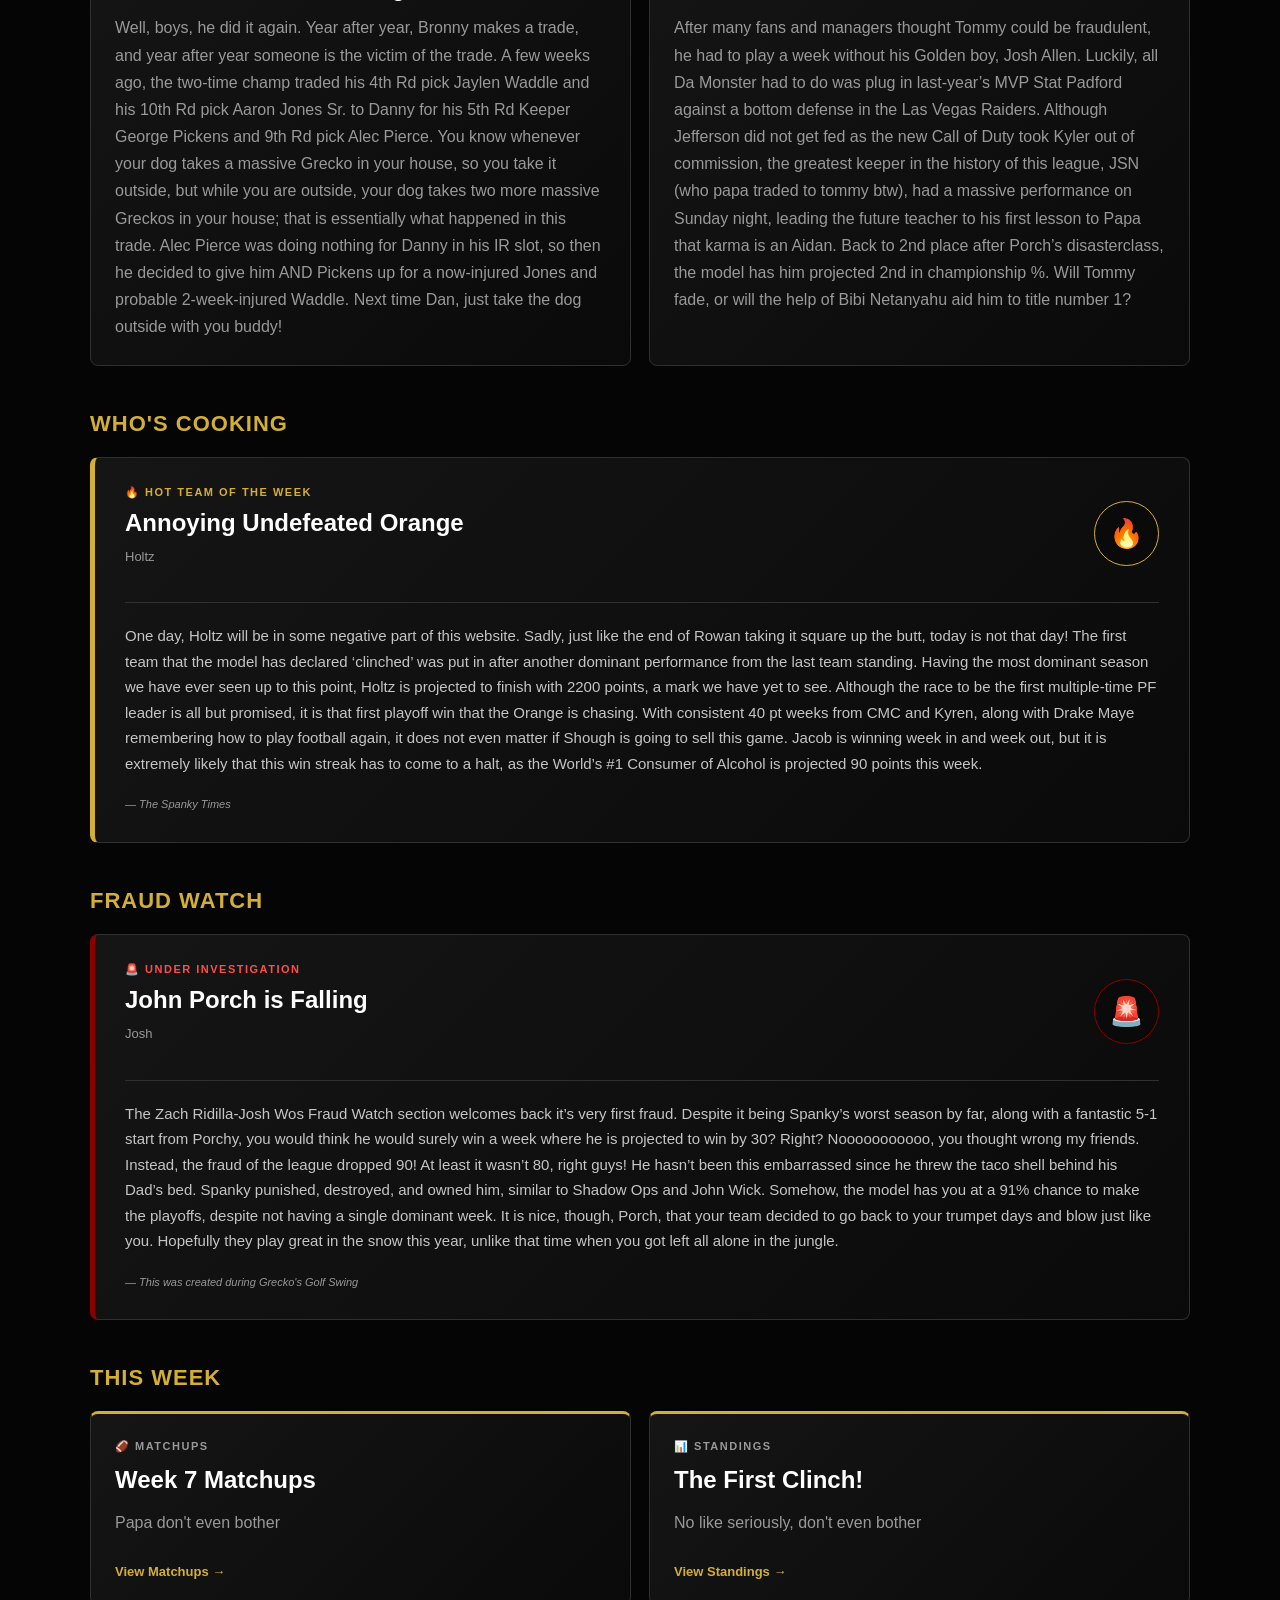
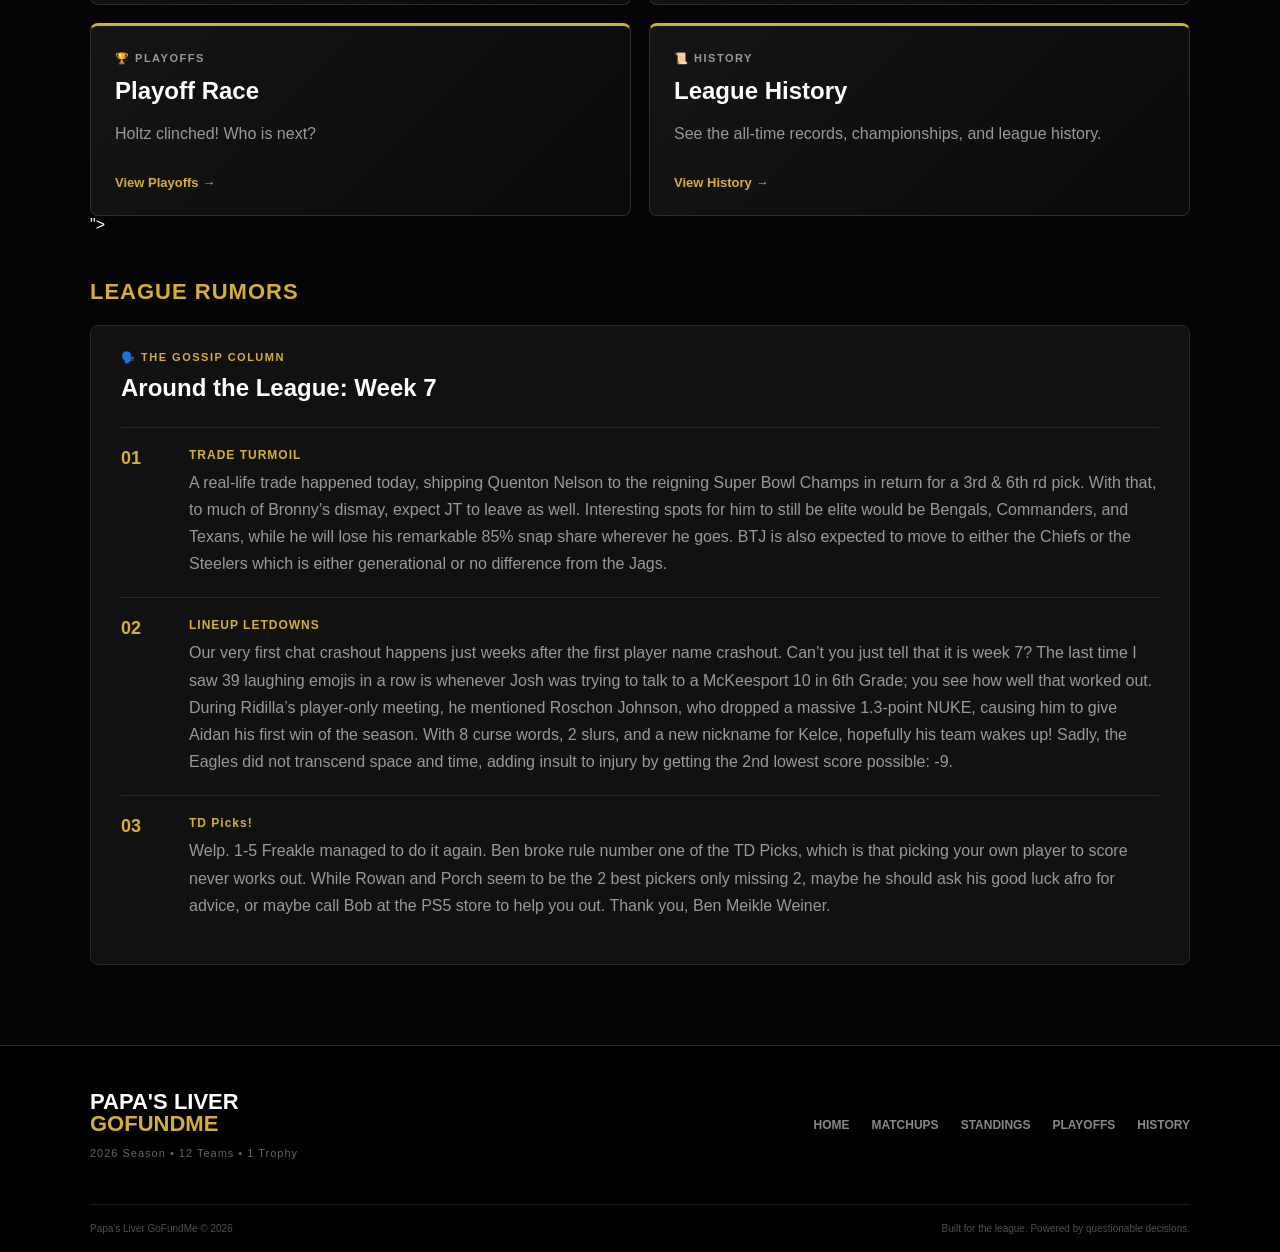
==== commit 8bcf3c20: "Week 7 Monday" ====
--- a/index.html
+++ b/index.html
@@ -89,11 +89,11 @@
             </div>
 
             <h3>
-                All Hail King Jacob
+                Won & 5
             </h3>
 
             <p>
-               In the matchup of the week, Holtz played Bron, in what seemed like was going to be a close game. Unlike himself, his team, led by CMC and an injury that pushed Diggs to WR 1, came hot, coming back from down 40 and winning by 10.8 points. Zachbadgers now falls from 2nd to 3rd, and just like his ex-girlfriend, he got banged by a mixture of both blacks and whites, losing a game with the points that would have beaten 8 other managers. The former WPXI Action Star hopes that his team does not die just like his car battery did in Homestead, because unlike real life, there is not a single person who can come and recharge your team. Hopefully Likely Tuten does not become more ass than the shaved one that the fishermen saw on that fateful night. 
+               As once said in the car to the “GE Baddie”, Aidan is like Spanky, but is 17. I didn’t know Aidan was hiding a massive punisher in those shorts because if he is anything like his brother, there is just a pretty average guy under the hood. Aidan is also like Spanky in the fact that both of them acquired their 2nd win this week as well! Aidan became the first manager this season to win a game with THREE Tight Ends in his lineup. Unlike the Gabe’s Parking Lot, Squirt did not come up short, having the lowest score in a win this week. On the other side is Spanky, who absolutely owns Porch, going 8-1 against the Commish. Tony Pollard understood the rivalry and understood that he had to score THREE touchdowns, dropping 36. Despite a -4 from CAR D, Kirko Chainz and London picked up the slack, dropping a combined 40 pts. Although it looks like the Riverview Ryley bandwagon got all of the gas siphoned, our best sucker has managed to put a win together! Expect the first gay couple in this league to take a honeymoon to the Land of Delusion after a win, putting them a W away from a playoff spot after a week of disaster from our 3-3 gridlocked teams. 
 
 
             </p>
@@ -114,11 +114,11 @@
                 </span>
 
                 <h3>
-                    Mama I'm a Criminal
-                </h3>
-
-                <p>
-                   To the surprise of the entire NFL, the known woman respecter Josh Jacobs is back on the playing field. Unlike a criminal in White Oak, PA, Josh Jacobs did not receive or steal money while he was not working. Ben decided to roll the dice and draft the man that led him to a 4-0 start just 2 seasons ago, this time in the 7th Round. Ben is hoping to be the best boss ever as he counts on the Packers RB to beat the living crap out of his opponents like he has been practicing all season.
+                    Kings of the North
+                </h3>
+
+                <p>
+                   If I would have told you before the season started that the AFC North would have 4 teams that are all exceptional for fantasy, you probably would have called me Papa’s favorite word. The 2 lower-drafted RBs in Warren and Judkins combined for 40, while Chase Brown and King Henry ran cardio and handed Jamarr, Tee, and Zay their waters. Not everyone can have a successful run at this, though. Rowan got extremely unlucky as Tight Ends Day did not travel overseas, leading MUUUUTTTHHH to get his name called only twice by the French, along with the rookie Germie getting jet-lagged out of the stadium for a combined 9 pts. Rowan’s team was so bad this week that the French actually started lighting everything on fire, but not the Eiffel Tower, as it represents what Ben and Grecko are going to do to Papa.
 
                 </p>
 
@@ -132,11 +132,11 @@
                 </span>
 
                 <h3>
-                    Dan Plan B
-                </h3>
-
-                <p>
-                   After dominating last week, Rowan finds himself sitting pretty at the 5th spot in the standings right now, being at the top of the four-way-tie that could maintain its pace into November. Danny has the chance to make this league and week extremely interesting as a win would put him just one win away from dancing. In the Stoppable Force vs. Movable Object game of the week, sponsored by Riverview Chevrolet, will Rowan further solidify his team in the playoff picture and cause the first season where both championship teams from the previous season miss, or will the former mailman send Rowan packing back to the toilet bowl for the 4th season in a row?
+                    2027 1st Overall Pick
+                </h3>
+
+                <p>
+                   Papa, oh Papa. After your 2nd-place finish, you have gone 5-16 since, the worst record of anyone over that span. Saquon’s return looked promising, but with no timetable around Etienne, Henry being a Lamar merchant, and the flexes having to be Ja’Kobi Lane and Brandin Cooks, Old St. Nick’s Team of Destiny has quickly become the Team of Injury. Now, after week 7, the once Freshman Killer is now getting killed week in and week out, having the 2nd-lowest PF out of the entire league. Now, the only 1-win team will start to prepare for next year, as his 7.7% playoff chance is the lowest in league history as his team crashes, burns, and goes out of business, just like the Parkwood Deli, until next year when someone named ‘The Deli Guy’ (Amon-Ra) revives the establishment.
 
   
                 </p>
@@ -151,11 +151,11 @@
                 </span>
 
                 <h3>
-                   The Riddler Has an Answer
-                </h3>
-
-                <p>
-                 After a disastrous week, Ridilla is live from the corner of his house today, curled up into a ball. Not because of the recent performance of his fantasy team, but because of all the certain stand-up citizens that he sees on a daily basis in Georgia. Cam Skattebo also seemed to be curled up into a ball this Sunday, but if you ask him, his CTE probably made him think he scored 5 TDs with Dart again. After multiple inappropriate pictures were exchanged, the man who killed SweetFrog told league source(s) that he would be open to offers for Zay Flowers in order to bolster his team.
+                   Death, Taxes, Bron Winning a Trade
+                </h3>
+
+                <p>
+                Well, boys, he did it again. Year after year, Bronny makes a trade, and year after year someone is the victim of the trade. A few weeks ago, the two-time champ traded his 4th Rd pick Jaylen Waddle and his 10th Rd pick Aaron Jones Sr. to Danny for his 5th Rd Keeper George Pickens and 9th Rd pick Alec Pierce. You know whenever your dog takes a massive Grecko in your house, so you take it outside, but while you are outside, your dog takes two more massive Greckos in your house; that is essentially what happened in this trade. Alec Pierce was doing nothing for Danny in his IR slot, so then he decided to give him AND Pickens up for a now-injured Jones and probable 2-week-injured Waddle. Next time Dan, just take the dog outside with you buddy!
 
  
                 </p>
@@ -170,11 +170,11 @@
                 </span>
 
                 <h3>
-                    Daddy's Home
-                </h3>
-
-                <p>
-                   It is officially that time of year. The all-time most lopsided matchup between Spanky and Josh is about to take place starting tonight. Riverview Ryley has dominated Porch for the last 4 seasons, having an overall record of 7-1 against the Commish. The Taco Shell Trooper finds his hot rival in a sticky situation as the 2022 Champ has as many wins this season as he does titles. In what seems to be a walk in the park this week for the Erie News Now interviewee, Big Wank always finds a way to squeeze one out, even when there is nothing left in the tank. Spanky’s Championship prediction is at 0.7%, which means that he is more likely to have an injury that involves a toilet, get struck by lightning, or get attacked by a rogue squirrel. Although Spank has always been like a stepbrother to Josh, he will have to call him Daddy for the next 5 seasons until he can mathematically have a chance to catch up. 
+                    No Allen, No Problem
+                </h3>
+
+                <p>
+                  After many fans and managers thought Tommy could be fraudulent, he had to play a week without his Golden boy, Josh Allen. Luckily, all Da Monster had to do was plug in last-year’s MVP Stat Padford against a bottom defense in the Las Vegas Raiders. Although Jefferson did not get fed as the new Call of Duty took Kyler out of commission, the greatest keeper in the history of this league, JSN (who papa traded to tommy btw), had a massive performance on Sunday night, leading the future teacher to his first lesson to Papa that karma is an Aidan. Back to 2nd place after Porch’s disasterclass, the model has him projected 2nd in championship %. Will Tommy fade, or will the help of Bibi Netanyahu aid him to title number 1? 
                 </p>
 
             </article>
@@ -200,11 +200,11 @@
                 </p>
 
                 <h3>
-                    Timb Tamb Spam Your Hype Emote
+                    Annoying Undefeated Orange
                 </h3>
 
                 <p class="feature-manager">
-                    Tommy
+                    Holtz
                 </p>
             </div>
 
@@ -217,7 +217,7 @@
         <div class="feature-divider"></div>
 
         <p class="feature-story">
-          Chef Timb is back in the kitchen after his 163-point domination in Week 6, scoring the highest points of any manager this week. Joshua “Netanyahu” Allen is trying to prove that his team Isreal, as he topples Bronny this week, standing in 2nd PF. The last time Tommy toppled our 5’7 destroyer, Aidan did not even know what a boner was. The pillar that holds up Chick-fil-A gets a bye this week, playing Papa’s entire team of slurs and likely moving to 5-2. Although that Week 9 bye keeps staring at him and licking the window just like Grecko used to back in the day, 6-2 and an open road to his 2nd shot at playoffs seem all but promised in his 5th season, especially with the additions of Rico Dowdle and Tyrone Tracy.  
+          One day, Holtz will be in some negative part of this website. Sadly, just like the end of Rowan taking it square up the butt, today is not that day! The first team that the model has declared ‘clinched’ was put in after another dominant performance from the last team standing. Having the most dominant season we have ever seen up to this point, Holtz is projected to finish with 2200 points, a mark we have yet to see. Although the race to be the first multiple-time PF leader is all but promised, it is that first playoff win that the Orange is chasing. With consistent 40 pt weeks from CMC and Kyren, along with Drake Maye remembering how to play football again, it does not even matter if Shough is going to sell this game. Jacob is winning week in and week out, but it is extremely likely that this win streak has to come to a halt, as the World’s #1 Consumer of Alcohol is projected 90 points this week.  
   
         </p>
 
@@ -244,11 +244,11 @@
                 </p>
 
                 <h3>
-                    Damn Daniel
+                    John Porch is Falling
                 </h3>
 
                 <p class="feature-manager">
-                    Aidan
+                    Josh
                 </p>
             </div>
 
@@ -261,7 +261,7 @@
         <div class="feature-divider"></div>
 
         <p class="feature-story">
-         The Wingstop Champion of the World is not going to be Champion of Our World unless he makes a few changes. Before the season started, Aidan said: “Hey baby, you looking for a good time. I can take it or give it, but I would probably prefer to receive”. Sorry, sorry, wrong quote. He said, “I really like my team this year”, before Terry McLaurin died and he traded away Jaylen Warren. Now, stuck with another projected loss this week, Squirt can either take it like a good boy like Spanky, or try to emulate Papa’s 2024 Strategy. With key assets like James Cook, Chase Brown, and Brock Bowers, a 2-for-1 or even a 3-for-1 can prevent the former White Oak Pool Front Desk employee from starting Mark Andrews in his flex spot every week.  
+         The Zach Ridilla-Josh Wos Fraud Watch section welcomes back it’s very first fraud. Despite it being Spanky’s worst season by far, along with a fantastic 5-1 start from Porchy, you would think he would surely win a week where he is projected to win by 30? Right? Nooooooooooo, you thought wrong my friends. Instead, the fraud of the league dropped 90! At least it wasn’t 80, right guys! He hasn’t been this embarrassed since he threw the taco shell behind his Dad’s bed. Spanky punished, destroyed, and owned him, similar to Shadow Ops and John Wick. Somehow, the model has you at a 91% chance to make the playoffs, despite not having a single dominant week. It is nice, though, Porch, that your team decided to go back to your trumpet days and blow just like you. Hopefully they play great in the snow this year, unlike that time when you got left all alone in the jungle.   
         </p>
 
         <p class="feature-signoff">
@@ -290,7 +290,7 @@
                     </h3>
 
                     <p>
-                        If you play Aidan, Papa, or Spanky, go crank!
+                        Papa don't even bother
         
                     </p>
 
@@ -308,11 +308,11 @@
                     </p>
 
                     <h3>
-                        Who Will Finish #1
+                        The First Clinch!
                     </h3>
 
                     <p>
-                        The Dance is starting to commence
+                        No like seriously, don't even bother
                     </p>
 
                     <a href="standings.html">
@@ -333,7 +333,7 @@
                     </h3>
 
                     <p>
-                        Halfway through the season, who is first to clinch?
+                        Holtz clinched! Who is next?
                 
                     </p>
 
@@ -393,11 +393,11 @@
 
             <div>
                 <h4>
-                    BUSTED
+                    TRADE TURMOIL
                 </h4>
 
                 <p>
-                   Our first, non-injured top-5 round pick has finally been dropped. After an insanely promising last 2 games on where he finished TE 8 and TE 2, respectively, Rowan is sending a message to his team that that is not good enough! Although Skatt and Hampton have not lived up to expectations, it will be wild to see if another player from the first 60 picks is dropped. 
+                   A real-life trade happened today, shipping Quenton Nelson to the reigning Super Bowl Champs in return for a 3rd & 6th rd pick. With that, to much of Bronny’s dismay, expect JT to leave as well. Interesting spots for him to still be elite would be Bengals, Commanders, and Texans, while he will lose his remarkable 85% snap share wherever he goes. BTJ is also expected to move to either the Chiefs or the Steelers which is either generational or no difference from the Jags. 
                 </p>
             </div>
 
@@ -412,11 +412,11 @@
 
             <div>
                 <h4>
-                    LOVE LETTER
+                    LINEUP LETDOWNS
                 </h4>
 
                 <p>
-                 Dear Austen: I am still waiting on my golden shower, I want you so badly, I jerk to you every hour, I cannot wait to be your stepdaddy. You said you would hog tie me up, and you know that my pig is pink, I would wear noseplugs buttercup, because I am going to make sure it stink. When I made that photo, I felt like Lamine Yamal, I am tired of finishing solo, so just give me a call. - Spanky, Your Stepdaddy, Your Owner, and the Man in Your Closet ;)    
+                 Our very first chat crashout happens just weeks after the first player name crashout. Can’t you just tell that it is week 7? The last time I saw 39 laughing emojis in a row is whenever Josh was trying to talk to a McKeesport 10 in 6th Grade; you see how well that worked out. During Ridilla’s player-only meeting, he mentioned Roschon Johnson, who dropped a massive 1.3-point NUKE, causing him to give Aidan his first win of the season. With 8 curse words, 2 slurs, and a new nickname for Kelce, hopefully his team wakes up! Sadly, the Eagles did not transcend space and time, adding insult to injury by getting the 2nd lowest score possible: -9.    
             </div>
 
         </div>
@@ -434,8 +434,7 @@
                 </h4>
 
                 <p>
-                  Well fellas, new week new us! The fact that Ben is in last after taking JSN while Holtz did his usual scroll to the lowest-odds player to score a TD in the Steelers game, and it actually worked, is awesome. Papa’s new proposition is officially being added, hoping to motivate the boys and finally make it to the afternoon slate!
-
+                 Welp. 1-5 Freakle managed to do it again. Ben broke rule number one of the TD Picks, which is that picking your own player to score never works out. While Rowan and Porch seem to be the 2 best pickers only missing 2, maybe he should ask his good luck afro for advice, or maybe call Bob at the PS5 store to help you out. Thank you, Ben Meikle Weiner. 
             </div>
 
         </div>
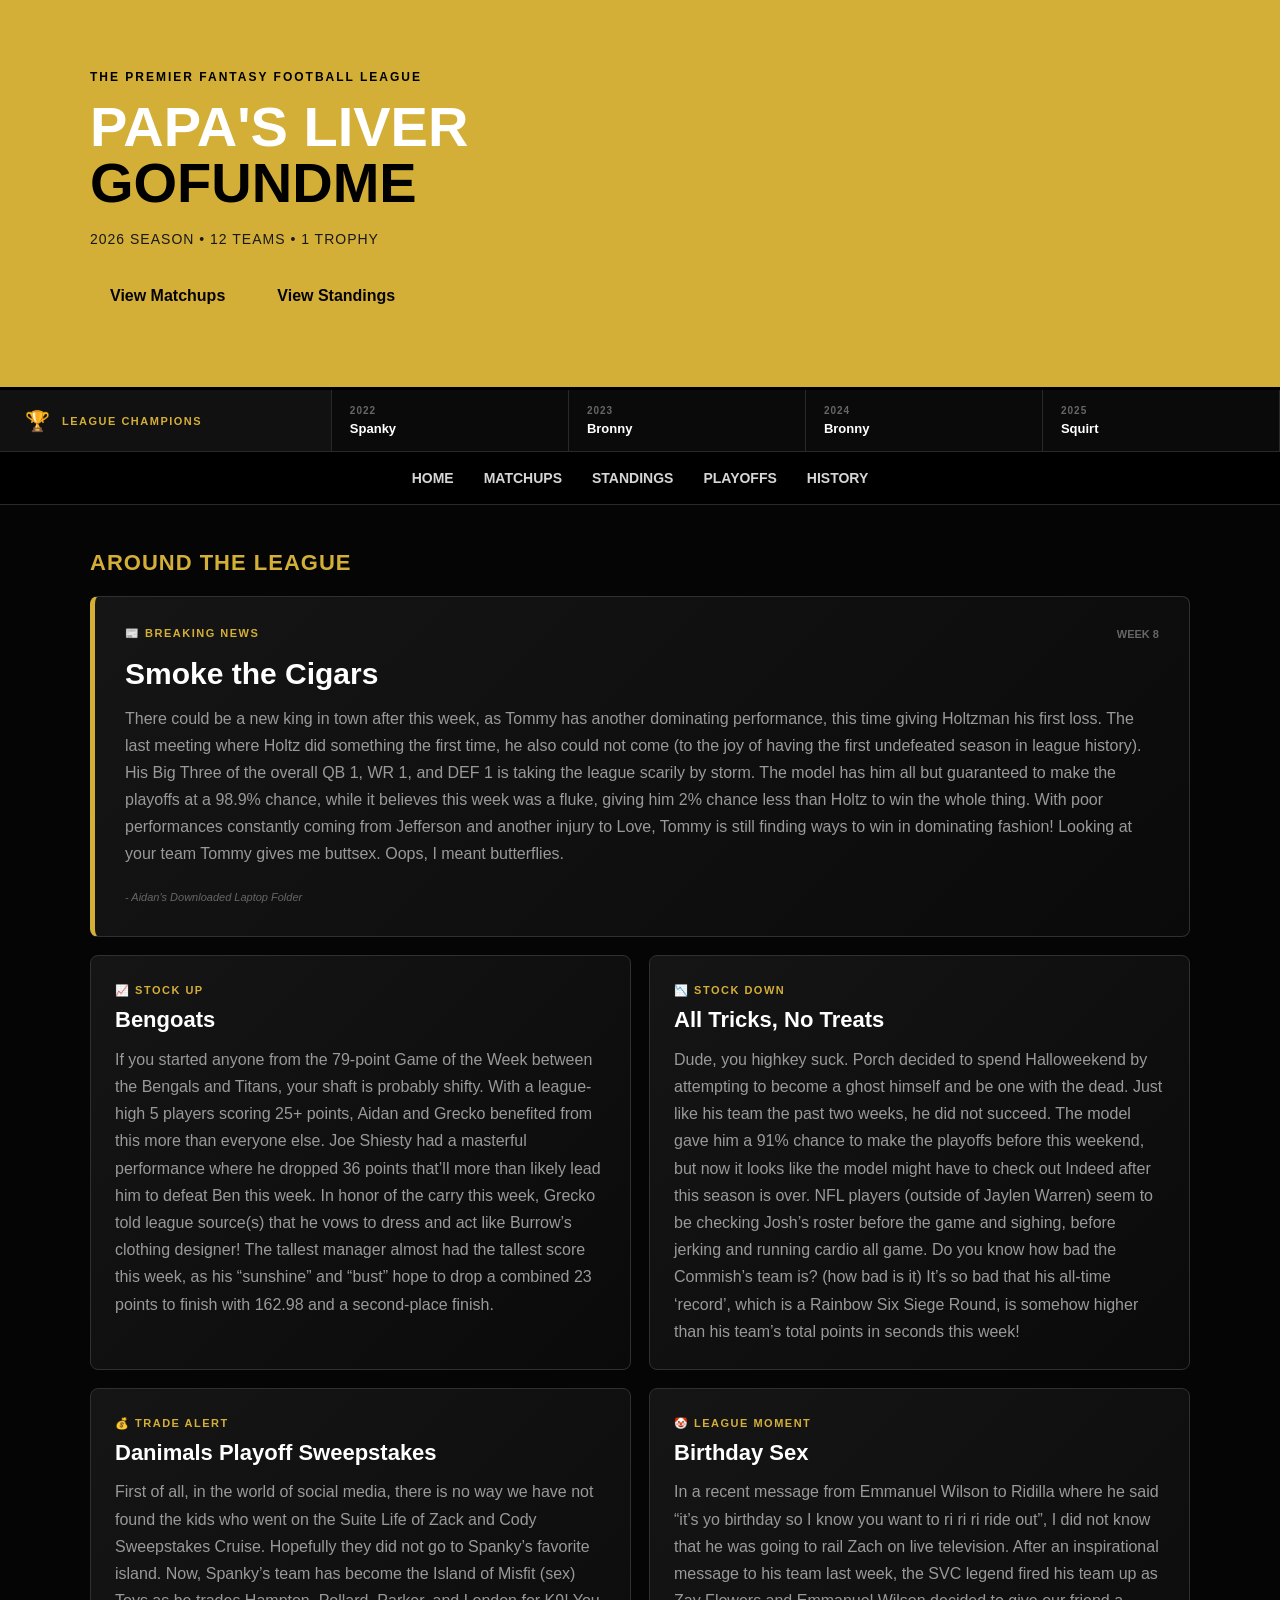
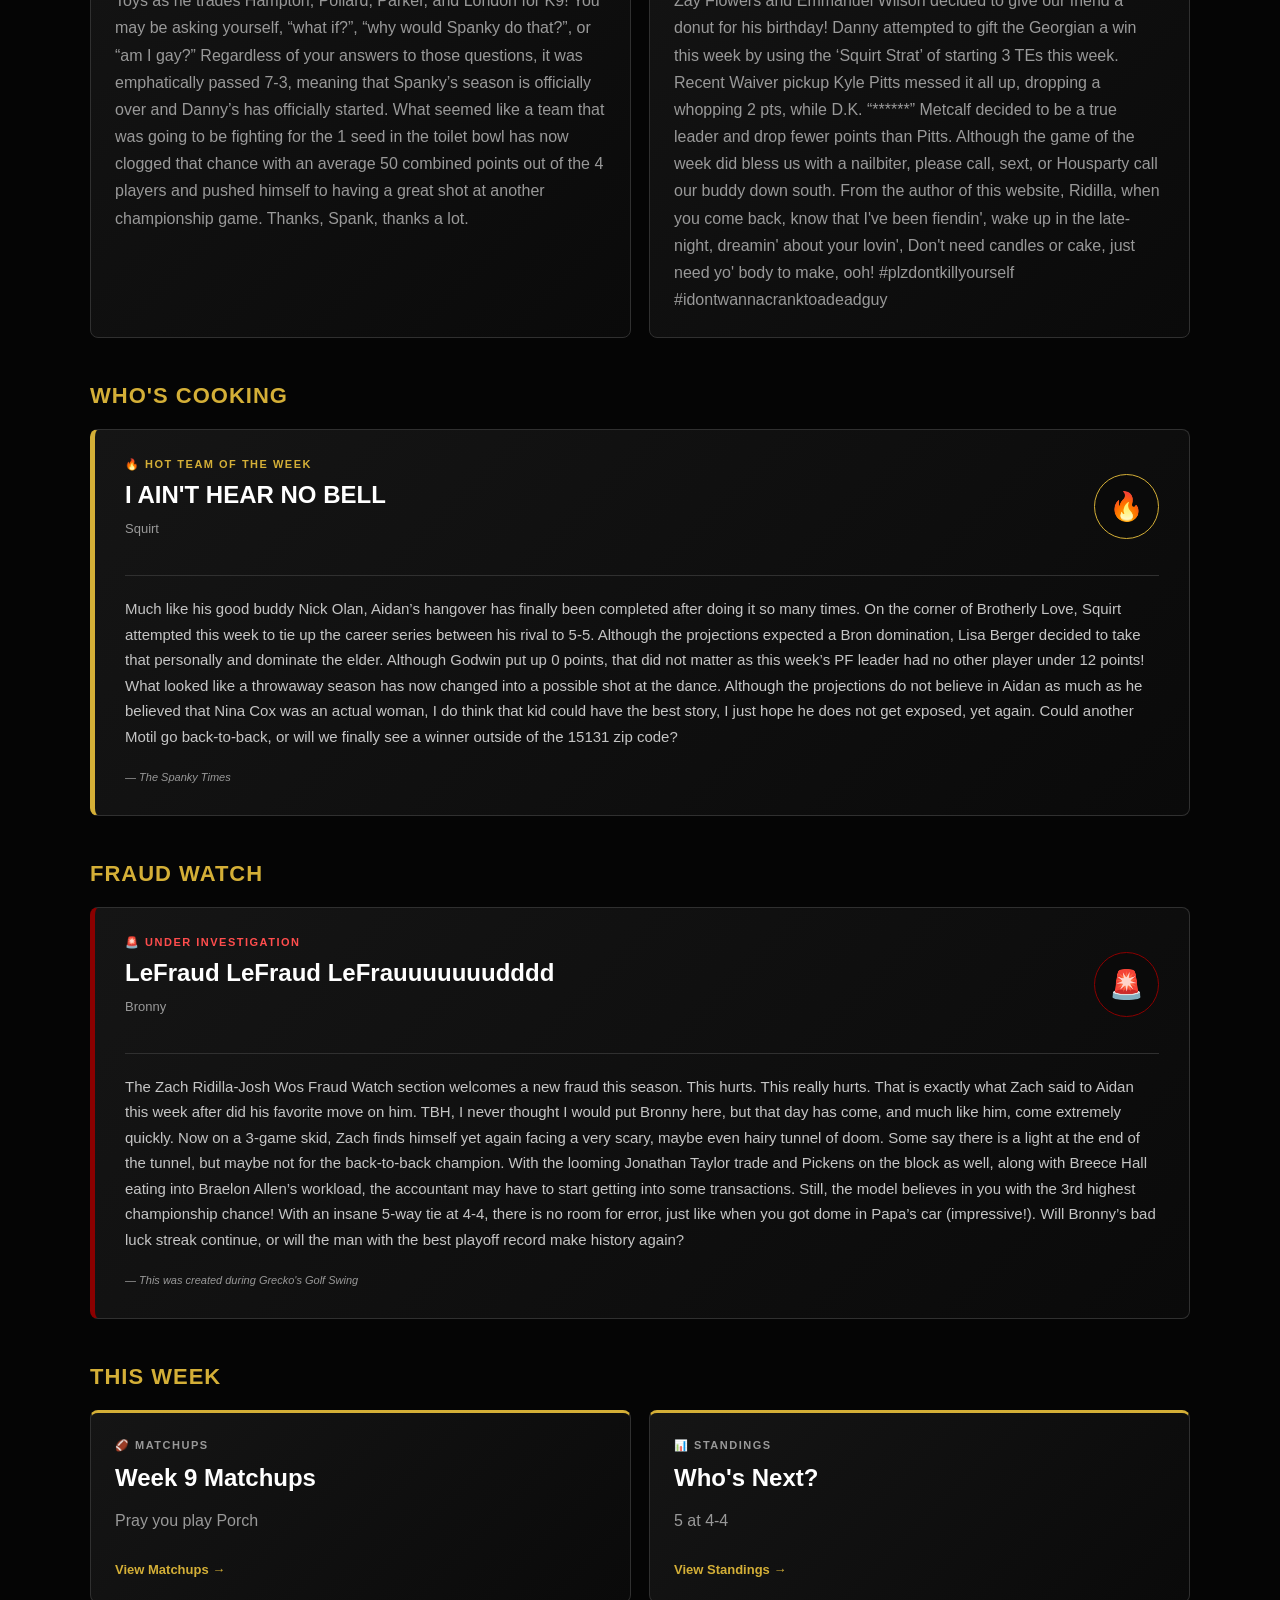
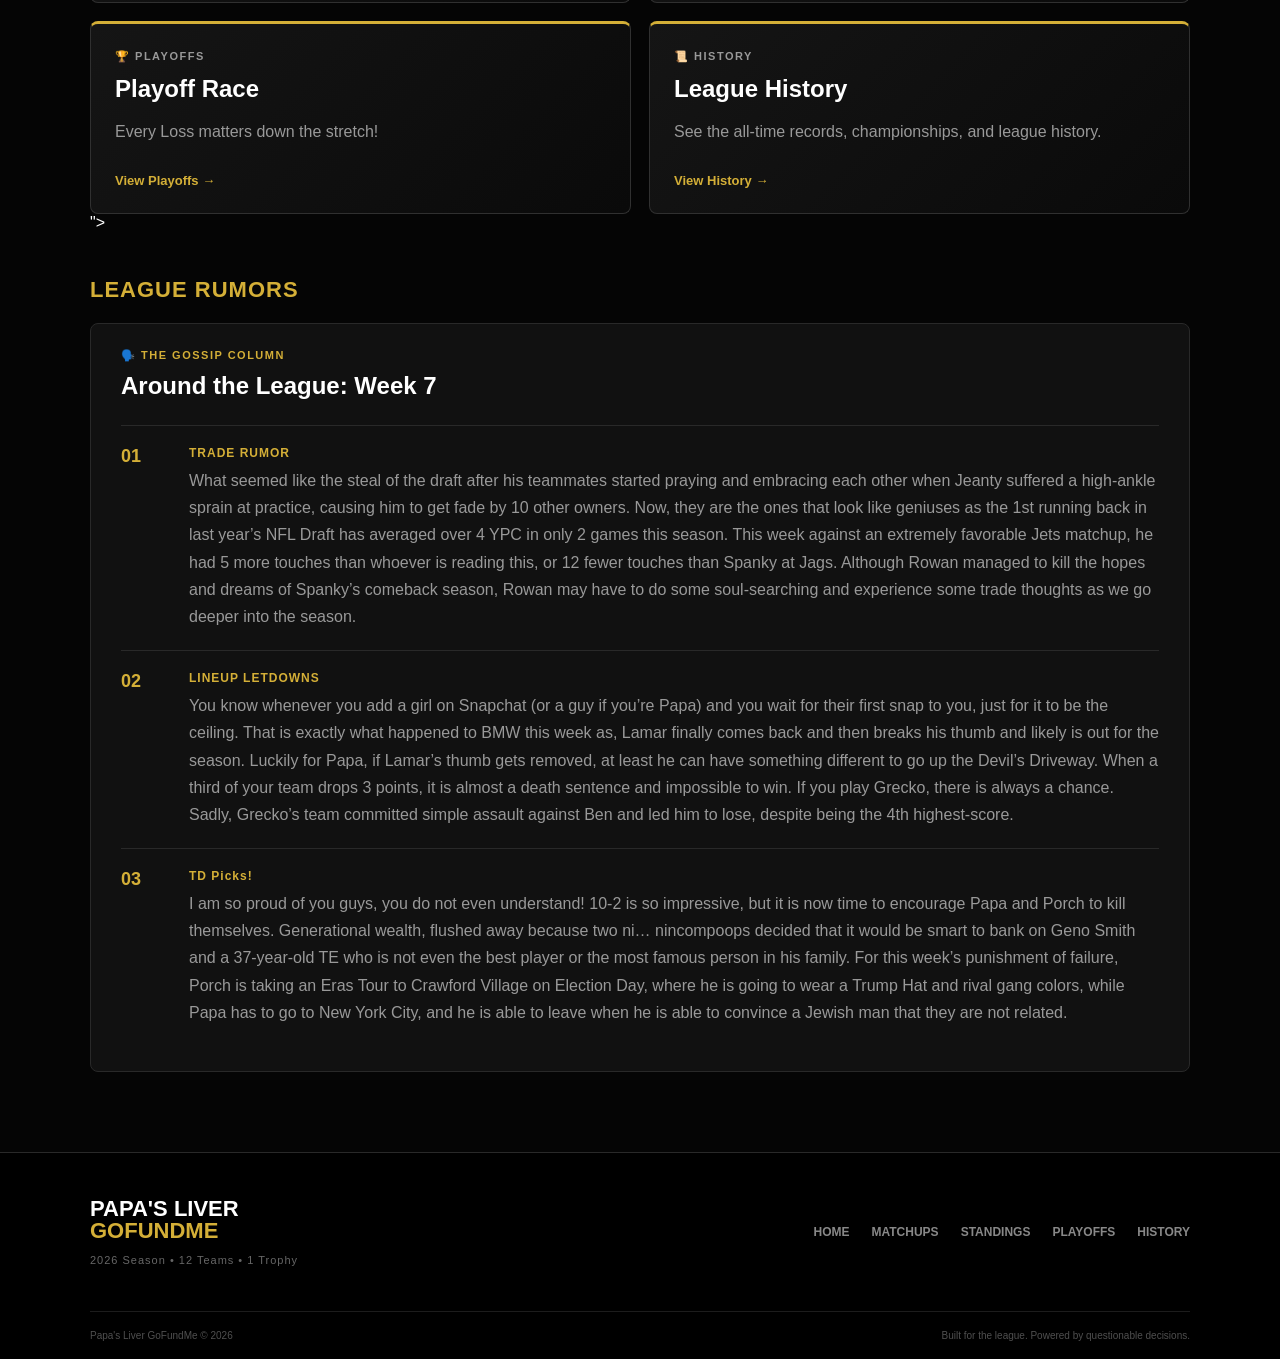
==== commit cad840c1: "Week 9 Monday" ====
--- a/index.html
+++ b/index.html
@@ -84,18 +84,16 @@
                 </span>
 
                 <span class="news-week">
-                    WEEK 7
+                    WEEK 8
                 </span>
             </div>
 
             <h3>
-                Won & 5
+                Smoke the Cigars
             </h3>
 
             <p>
-               As once said in the car to the “GE Baddie”, Aidan is like Spanky, but is 17. I didn’t know Aidan was hiding a massive punisher in those shorts because if he is anything like his brother, there is just a pretty average guy under the hood. Aidan is also like Spanky in the fact that both of them acquired their 2nd win this week as well! Aidan became the first manager this season to win a game with THREE Tight Ends in his lineup. Unlike the Gabe’s Parking Lot, Squirt did not come up short, having the lowest score in a win this week. On the other side is Spanky, who absolutely owns Porch, going 8-1 against the Commish. Tony Pollard understood the rivalry and understood that he had to score THREE touchdowns, dropping 36. Despite a -4 from CAR D, Kirko Chainz and London picked up the slack, dropping a combined 40 pts. Although it looks like the Riverview Ryley bandwagon got all of the gas siphoned, our best sucker has managed to put a win together! Expect the first gay couple in this league to take a honeymoon to the Land of Delusion after a win, putting them a W away from a playoff spot after a week of disaster from our 3-3 gridlocked teams. 
-
-
+                There could be a new king in town after this week, as Tommy has another dominating performance, this time giving Holtzman his first loss. The last meeting where Holtz did something the first time, he also could not come (to the joy of having the first undefeated season in league history). His Big Three of the overall QB 1, WR 1, and DEF 1 is taking the league scarily by storm. The model has him all but guaranteed to make the playoffs at a 98.9% chance, while it believes this week was a fluke, giving him 2% chance less than Holtz to win the whole thing. With poor performances constantly coming from Jefferson and another injury to Love, Tommy is still finding ways to win in dominating fashion! Looking at your team Tommy gives me buttsex. Oops, I meant butterflies.
             </p>
 
             <p class="news-author">
@@ -114,12 +112,11 @@
                 </span>
 
                 <h3>
-                    Kings of the North
-                </h3>
-
-                <p>
-                   If I would have told you before the season started that the AFC North would have 4 teams that are all exceptional for fantasy, you probably would have called me Papa’s favorite word. The 2 lower-drafted RBs in Warren and Judkins combined for 40, while Chase Brown and King Henry ran cardio and handed Jamarr, Tee, and Zay their waters. Not everyone can have a successful run at this, though. Rowan got extremely unlucky as Tight Ends Day did not travel overseas, leading MUUUUTTTHHH to get his name called only twice by the French, along with the rookie Germie getting jet-lagged out of the stadium for a combined 9 pts. Rowan’s team was so bad this week that the French actually started lighting everything on fire, but not the Eiffel Tower, as it represents what Ben and Grecko are going to do to Papa.
-
+                    Bengoats
+                </h3>
+
+                <p>
+                    If you started anyone from the 79-point Game of the Week between the Bengals and Titans, your shaft is probably shifty. With a league-high 5 players scoring 25+ points, Aidan and Grecko benefited from this more than everyone else. Joe Shiesty had a masterful performance where he dropped 36 points that’ll more than likely lead him to defeat Ben this week. In honor of the carry this week, Grecko told league source(s) that he vows to dress and act like Burrow’s clothing designer! The tallest manager almost had the tallest score this week, as his “sunshine” and “bust” hope to drop a combined 23 points to finish with 162.98 and a second-place finish.
                 </p>
 
             </article>
@@ -132,13 +129,11 @@
                 </span>
 
                 <h3>
-                    2027 1st Overall Pick
-                </h3>
-
-                <p>
-                   Papa, oh Papa. After your 2nd-place finish, you have gone 5-16 since, the worst record of anyone over that span. Saquon’s return looked promising, but with no timetable around Etienne, Henry being a Lamar merchant, and the flexes having to be Ja’Kobi Lane and Brandin Cooks, Old St. Nick’s Team of Destiny has quickly become the Team of Injury. Now, after week 7, the once Freshman Killer is now getting killed week in and week out, having the 2nd-lowest PF out of the entire league. Now, the only 1-win team will start to prepare for next year, as his 7.7% playoff chance is the lowest in league history as his team crashes, burns, and goes out of business, just like the Parkwood Deli, until next year when someone named ‘The Deli Guy’ (Amon-Ra) revives the establishment.
-
-  
+                    All Tricks, No Treats
+                </h3>
+
+                <p>
+                    Dude, you highkey suck. Porch decided to spend Halloweekend by attempting to become a ghost himself and be one with the dead. Just like his team the past two weeks, he did not succeed. The model gave him a 91% chance to make the playoffs before this weekend, but now it looks like the model might have to check out Indeed after this season is over. NFL players (outside of Jaylen Warren) seem to be checking Josh’s roster before the game and sighing, before jerking and running cardio all game. Do you know how bad the Commish’s team is? (how bad is it) It’s so bad that his all-time ‘record’, which is a Rainbow Six Siege Round, is somehow higher than his team’s total points in seconds this week!
                 </p>
 
             </article>
@@ -151,13 +146,11 @@
                 </span>
 
                 <h3>
-                   Death, Taxes, Bron Winning a Trade
-                </h3>
-
-                <p>
-                Well, boys, he did it again. Year after year, Bronny makes a trade, and year after year someone is the victim of the trade. A few weeks ago, the two-time champ traded his 4th Rd pick Jaylen Waddle and his 10th Rd pick Aaron Jones Sr. to Danny for his 5th Rd Keeper George Pickens and 9th Rd pick Alec Pierce. You know whenever your dog takes a massive Grecko in your house, so you take it outside, but while you are outside, your dog takes two more massive Greckos in your house; that is essentially what happened in this trade. Alec Pierce was doing nothing for Danny in his IR slot, so then he decided to give him AND Pickens up for a now-injured Jones and probable 2-week-injured Waddle. Next time Dan, just take the dog outside with you buddy!
-
- 
+                   Danimals Playoff Sweepstakes
+                </h3>
+
+                <p>
+                   First of all, in the world of social media, there is no way we have not found the kids who went on the Suite Life of Zack and Cody Sweepstakes Cruise. Hopefully they did not go to Spanky’s favorite island. Now, Spanky’s team has become the Island of Misfit (sex) Toys as he trades Hampton, Pollard, Parker, and London for K9! You may be asking yourself, “what if?”, “why would Spanky do that?”, or “am I gay?” Regardless of your answers to those questions, it was emphatically passed 7-3, meaning that Spanky’s season is officially over and Danny’s has officially started. What seemed like a team that was going to be fighting for the 1 seed in the toilet bowl has now clogged that chance with an average 50 combined points out of the 4 players and pushed himself to having a great shot at another championship game. Thanks, Spank, thanks a lot.
                 </p>
 
             </article>
@@ -170,11 +163,11 @@
                 </span>
 
                 <h3>
-                    No Allen, No Problem
-                </h3>
-
-                <p>
-                  After many fans and managers thought Tommy could be fraudulent, he had to play a week without his Golden boy, Josh Allen. Luckily, all Da Monster had to do was plug in last-year’s MVP Stat Padford against a bottom defense in the Las Vegas Raiders. Although Jefferson did not get fed as the new Call of Duty took Kyler out of commission, the greatest keeper in the history of this league, JSN (who papa traded to tommy btw), had a massive performance on Sunday night, leading the future teacher to his first lesson to Papa that karma is an Aidan. Back to 2nd place after Porch’s disasterclass, the model has him projected 2nd in championship %. Will Tommy fade, or will the help of Bibi Netanyahu aid him to title number 1? 
+                    Birthday Sex
+                </h3>
+
+                <p>
+                    In a recent message from Emmanuel Wilson to Ridilla where he said “it’s yo birthday so I know you want to ri ri ri ride out”, I did not know that he was going to rail Zach on live television. After an inspirational message to his team last week, the SVC legend fired his team up as Zay Flowers and Emmanuel Wilson decided to give our friend a donut for his birthday! Danny attempted to gift the Georgian a win this week by using the ‘Squirt Strat’ of starting 3 TEs this week. Recent Waiver pickup Kyle Pitts messed it all up, dropping a whopping 2 pts, while D.K. “******” Metcalf decided to be a true leader and drop fewer points than Pitts. Although the game of the week did bless us with a nailbiter, please call, sext, or Housparty call our buddy down south. From the author of this website, Ridilla, when you come back, know that I've been fiendin', wake up in the late-night, dreamin' about your lovin', Don't need candles or cake, just need yo' body to make, ooh! #plzdontkillyourself #idontwannacranktoadeadguy
                 </p>
 
             </article>
@@ -200,11 +193,11 @@
                 </p>
 
                 <h3>
-                    Annoying Undefeated Orange
+                    I AIN'T HEAR NO BELL
                 </h3>
 
                 <p class="feature-manager">
-                    Holtz
+                    Squirt
                 </p>
             </div>
 
@@ -217,8 +210,7 @@
         <div class="feature-divider"></div>
 
         <p class="feature-story">
-          One day, Holtz will be in some negative part of this website. Sadly, just like the end of Rowan taking it square up the butt, today is not that day! The first team that the model has declared ‘clinched’ was put in after another dominant performance from the last team standing. Having the most dominant season we have ever seen up to this point, Holtz is projected to finish with 2200 points, a mark we have yet to see. Although the race to be the first multiple-time PF leader is all but promised, it is that first playoff win that the Orange is chasing. With consistent 40 pt weeks from CMC and Kyren, along with Drake Maye remembering how to play football again, it does not even matter if Shough is going to sell this game. Jacob is winning week in and week out, but it is extremely likely that this win streak has to come to a halt, as the World’s #1 Consumer of Alcohol is projected 90 points this week.  
-  
+            Much like his good buddy Nick Olan, Aidan’s hangover has finally been completed after doing it so many times. On the corner of Brotherly Love, Squirt attempted this week to tie up the career series between his rival to 5-5. Although the projections expected a Bron domination, Lisa Berger decided to take that personally and dominate the elder. Although Godwin put up 0 points, that did not matter as this week’s PF leader had no other player under 12 points! What looked like a throwaway season has now changed into a possible shot at the dance. Although the projections do not believe in Aidan as much as he believed that Nina Cox was an actual woman, I do think that kid could have the best story, I just hope he does not get exposed, yet again. Could another Motil go back-to-back, or will we finally see a winner outside of the 15131 zip code?  
         </p>
 
         <p class="feature-signoff">
@@ -244,11 +236,11 @@
                 </p>
 
                 <h3>
-                    John Porch is Falling
+                    LeFraud LeFraud LeFrauuuuuuudddd
                 </h3>
 
                 <p class="feature-manager">
-                    Josh
+                    Bronny
                 </p>
             </div>
 
@@ -261,7 +253,7 @@
         <div class="feature-divider"></div>
 
         <p class="feature-story">
-         The Zach Ridilla-Josh Wos Fraud Watch section welcomes back it’s very first fraud. Despite it being Spanky’s worst season by far, along with a fantastic 5-1 start from Porchy, you would think he would surely win a week where he is projected to win by 30? Right? Nooooooooooo, you thought wrong my friends. Instead, the fraud of the league dropped 90! At least it wasn’t 80, right guys! He hasn’t been this embarrassed since he threw the taco shell behind his Dad’s bed. Spanky punished, destroyed, and owned him, similar to Shadow Ops and John Wick. Somehow, the model has you at a 91% chance to make the playoffs, despite not having a single dominant week. It is nice, though, Porch, that your team decided to go back to your trumpet days and blow just like you. Hopefully they play great in the snow this year, unlike that time when you got left all alone in the jungle.   
+         The Zach Ridilla-Josh Wos Fraud Watch section welcomes a new fraud this season. This hurts. This really hurts. That is exactly what Zach said to Aidan this week after did his favorite move on him. TBH, I never thought I would put Bronny here, but that day has come, and much like him, come extremely quickly. Now on a 3-game skid, Zach finds himself yet again facing a very scary, maybe even hairy tunnel of doom. Some say there is a light at the end of the tunnel, but maybe not for the back-to-back champion. With the looming Jonathan Taylor trade and Pickens on the block as well, along with Breece Hall eating into Braelon Allen’s workload, the accountant may have to start getting into some transactions. Still, the model believes in you with the 3rd highest championship chance! With an insane 5-way tie at 4-4, there is no room for error, just like when you got dome in Papa’s car (impressive!). Will Bronny’s bad luck streak continue, or will the man with the best playoff record make history again?    
         </p>
 
         <p class="feature-signoff">
@@ -286,11 +278,11 @@
                     </p>
 
                     <h3>
-                        Week 7 Matchups
+                        Week 9 Matchups
                     </h3>
 
                     <p>
-                        Papa don't even bother
+                        Pray you play Porch
         
                     </p>
 
@@ -308,11 +300,11 @@
                     </p>
 
                     <h3>
-                        The First Clinch!
+                        Who's Next?
                     </h3>
 
                     <p>
-                        No like seriously, don't even bother
+                        5 at 4-4
                     </p>
 
                     <a href="standings.html">
@@ -333,7 +325,7 @@
                     </h3>
 
                     <p>
-                        Holtz clinched! Who is next?
+                        Every Loss matters down the stretch!
                 
                     </p>
 
@@ -393,11 +385,11 @@
 
             <div>
                 <h4>
-                    TRADE TURMOIL
+                    TRADE RUMOR
                 </h4>
 
                 <p>
-                   A real-life trade happened today, shipping Quenton Nelson to the reigning Super Bowl Champs in return for a 3rd & 6th rd pick. With that, to much of Bronny’s dismay, expect JT to leave as well. Interesting spots for him to still be elite would be Bengals, Commanders, and Texans, while he will lose his remarkable 85% snap share wherever he goes. BTJ is also expected to move to either the Chiefs or the Steelers which is either generational or no difference from the Jags. 
+                    What seemed like the steal of the draft after his teammates started praying and embracing each other when Jeanty suffered a high-ankle sprain at practice, causing him to get fade by 10 other owners. Now, they are the ones that look like geniuses as the 1st running back in last year’s NFL Draft has averaged over 4 YPC in only 2 games this season. This week against an extremely favorable Jets matchup, he had 5 more touches than whoever is reading this, or 12 fewer touches than Spanky at Jags. Although Rowan managed to kill the hopes and dreams of Spanky’s comeback season, Rowan may have to do some soul-searching and experience some trade thoughts as we go deeper into the season.
                 </p>
             </div>
 
@@ -416,7 +408,7 @@
                 </h4>
 
                 <p>
-                 Our very first chat crashout happens just weeks after the first player name crashout. Can’t you just tell that it is week 7? The last time I saw 39 laughing emojis in a row is whenever Josh was trying to talk to a McKeesport 10 in 6th Grade; you see how well that worked out. During Ridilla’s player-only meeting, he mentioned Roschon Johnson, who dropped a massive 1.3-point NUKE, causing him to give Aidan his first win of the season. With 8 curse words, 2 slurs, and a new nickname for Kelce, hopefully his team wakes up! Sadly, the Eagles did not transcend space and time, adding insult to injury by getting the 2nd lowest score possible: -9.    
+                    You know whenever you add a girl on Snapchat (or a guy if you’re Papa) and you wait for their first snap to you, just for it to be the ceiling. That is exactly what happened to BMW this week as, Lamar finally comes back and then breaks his thumb and likely is out for the season. Luckily for Papa, if Lamar’s thumb gets removed, at least he can have something different to go up the Devil’s Driveway. When a third of your team drops 3 points, it is almost a death sentence and impossible to win. If you play Grecko, there is always a chance. Sadly, Grecko’s team committed simple assault against Ben and led him to lose, despite being the 4th highest-score. 
             </div>
 
         </div>
@@ -434,7 +426,7 @@
                 </h4>
 
                 <p>
-                 Welp. 1-5 Freakle managed to do it again. Ben broke rule number one of the TD Picks, which is that picking your own player to score never works out. While Rowan and Porch seem to be the 2 best pickers only missing 2, maybe he should ask his good luck afro for advice, or maybe call Bob at the PS5 store to help you out. Thank you, Ben Meikle Weiner. 
+                    I am so proud of you guys, you do not even understand! 10-2 is so impressive, but it is now time to encourage Papa and Porch to kill themselves. Generational wealth, flushed away because two ni… nincompoops decided that it would be smart to bank on Geno Smith and a 37-year-old TE who is not even the best player or the most famous person in his family. For this week’s punishment of failure, Porch is taking an Eras Tour to Crawford Village on Election Day, where he is going to wear a Trump Hat and rival gang colors, while Papa has to go to New York City, and he is able to leave when he is able to convince a Jewish man that they are not related.
             </div>
 
         </div>
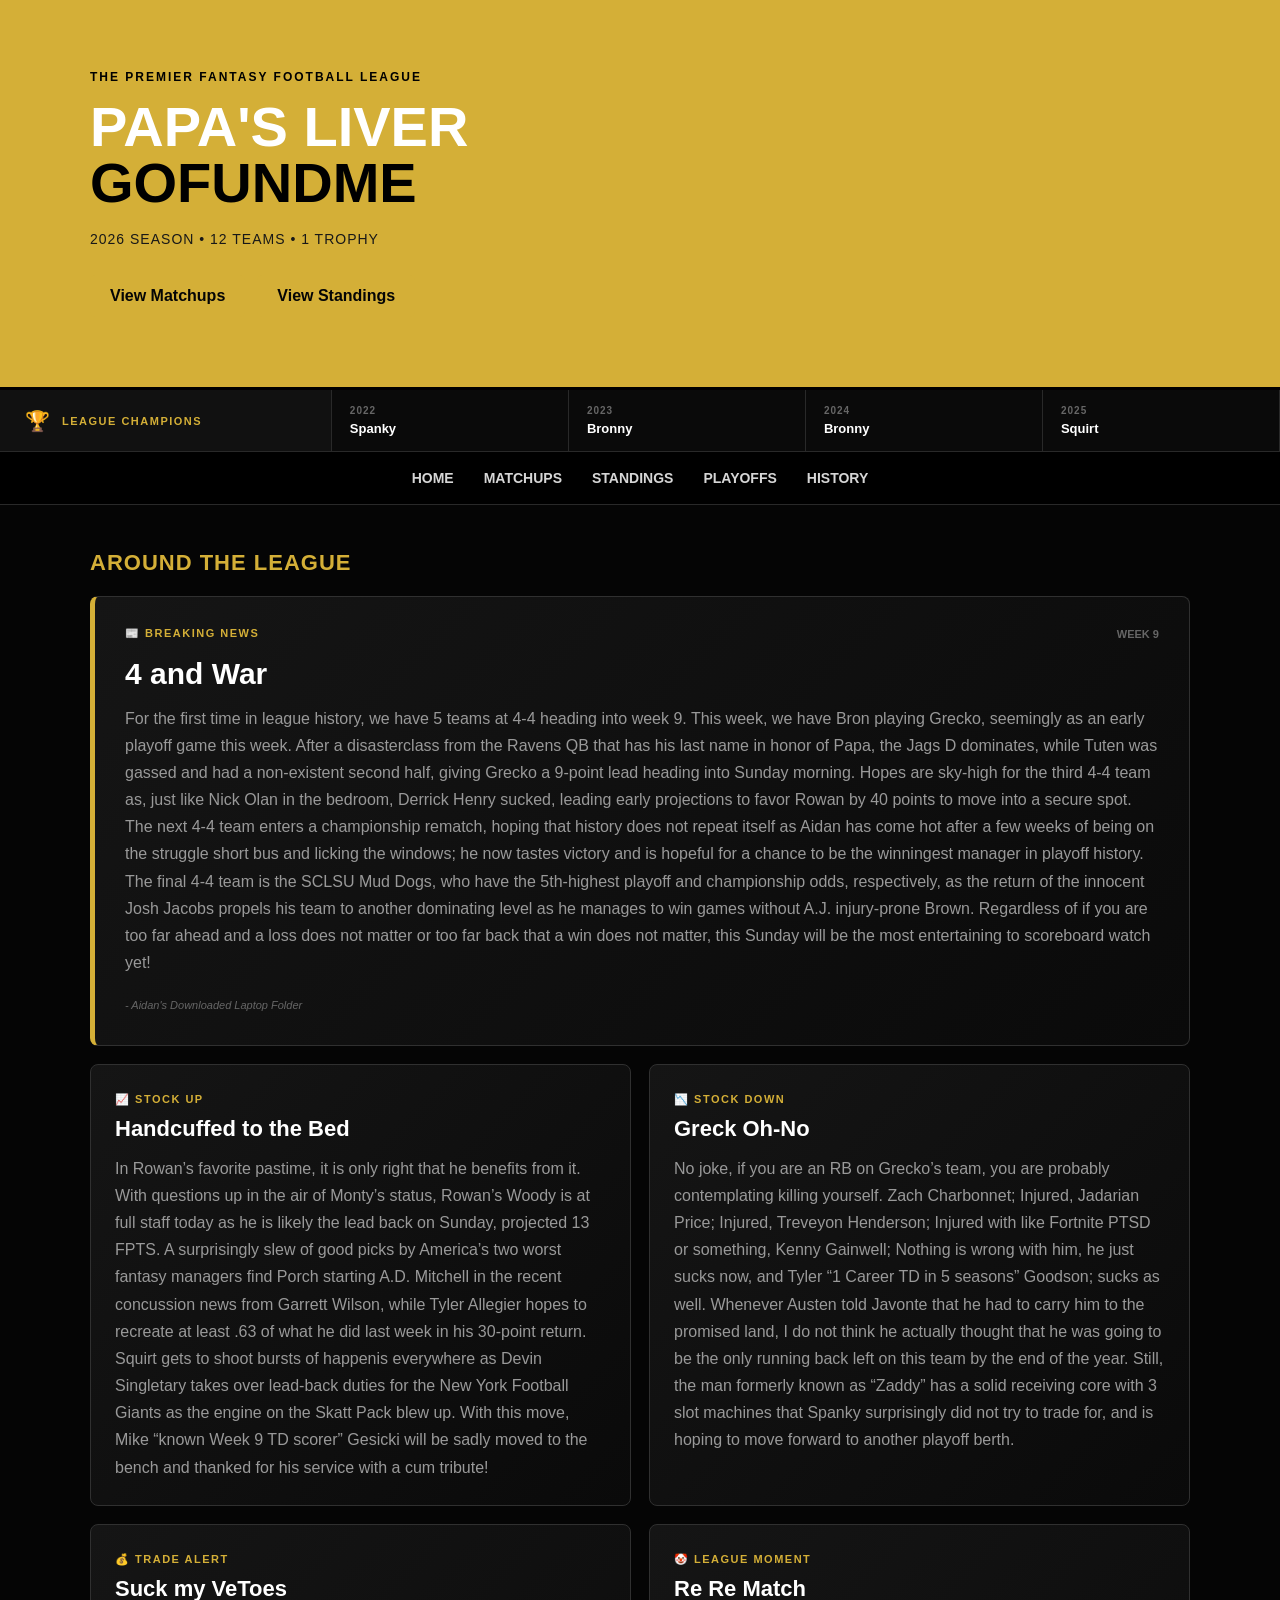
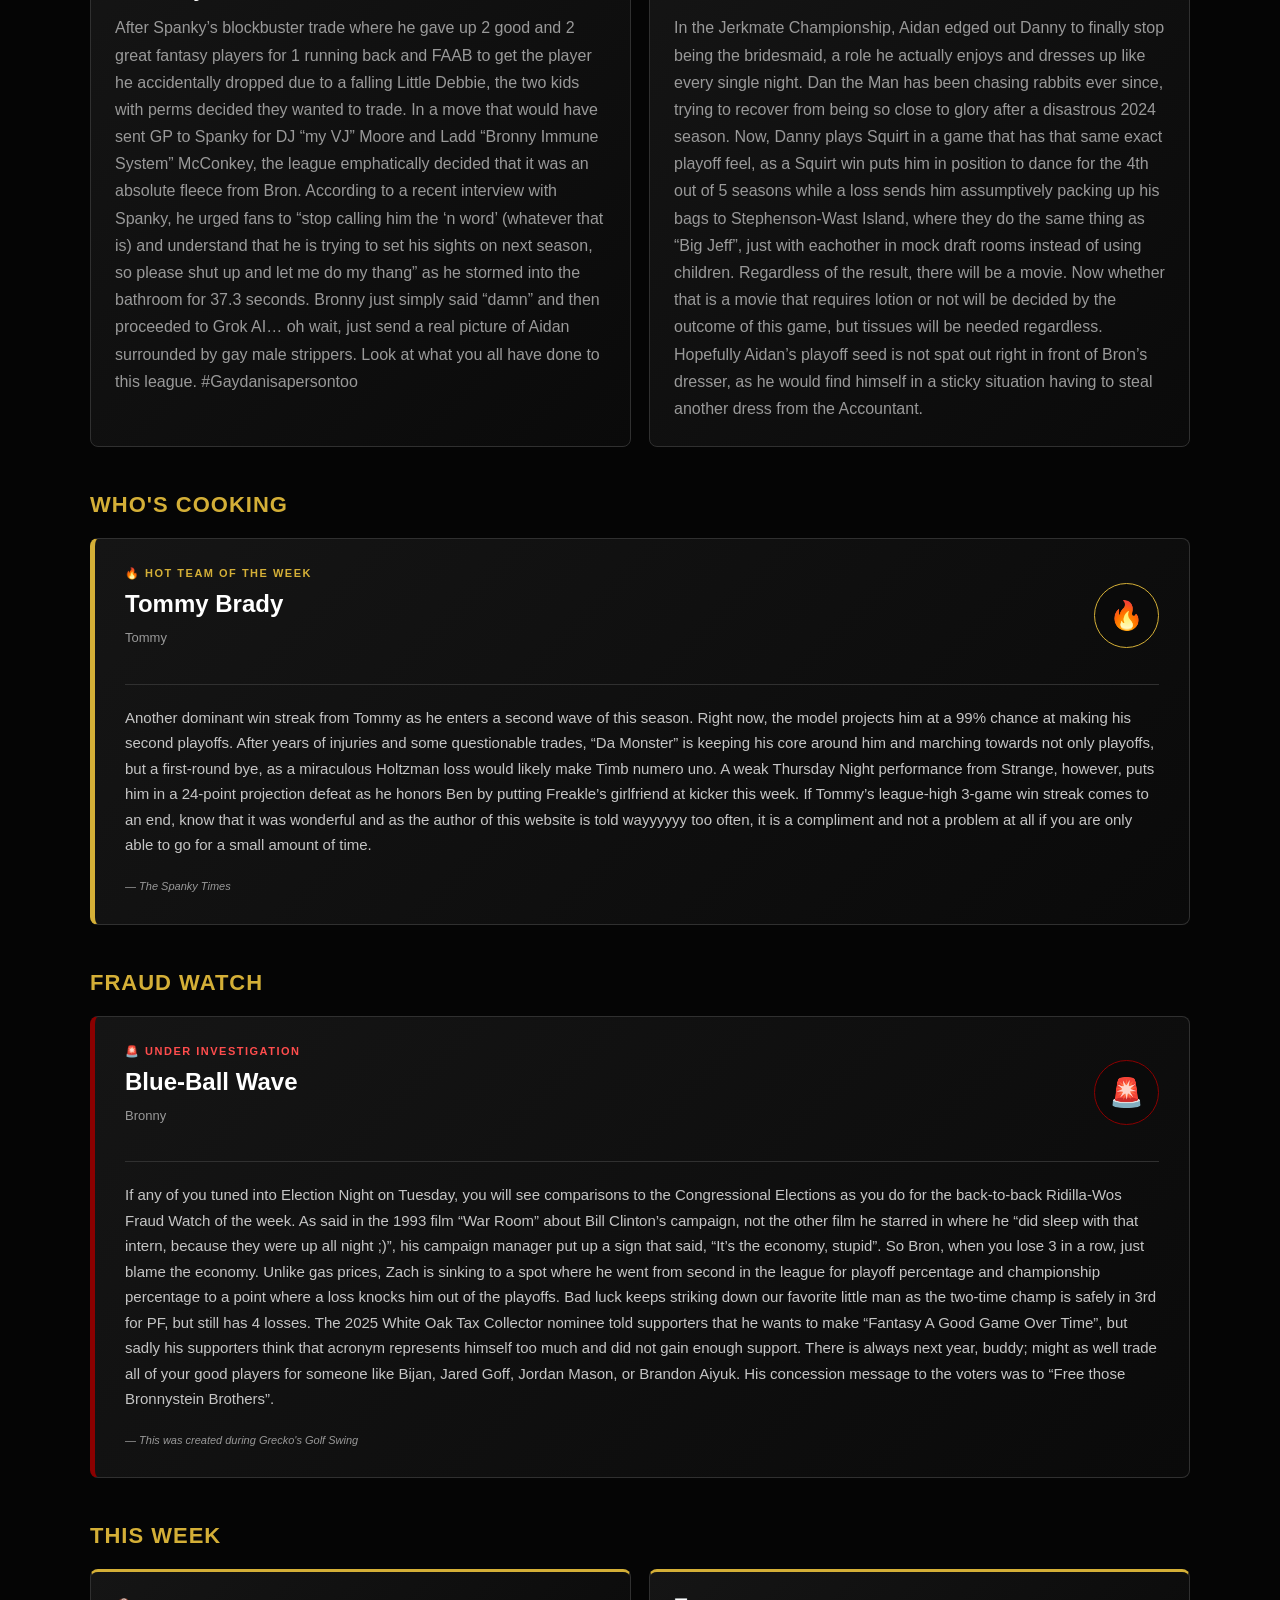
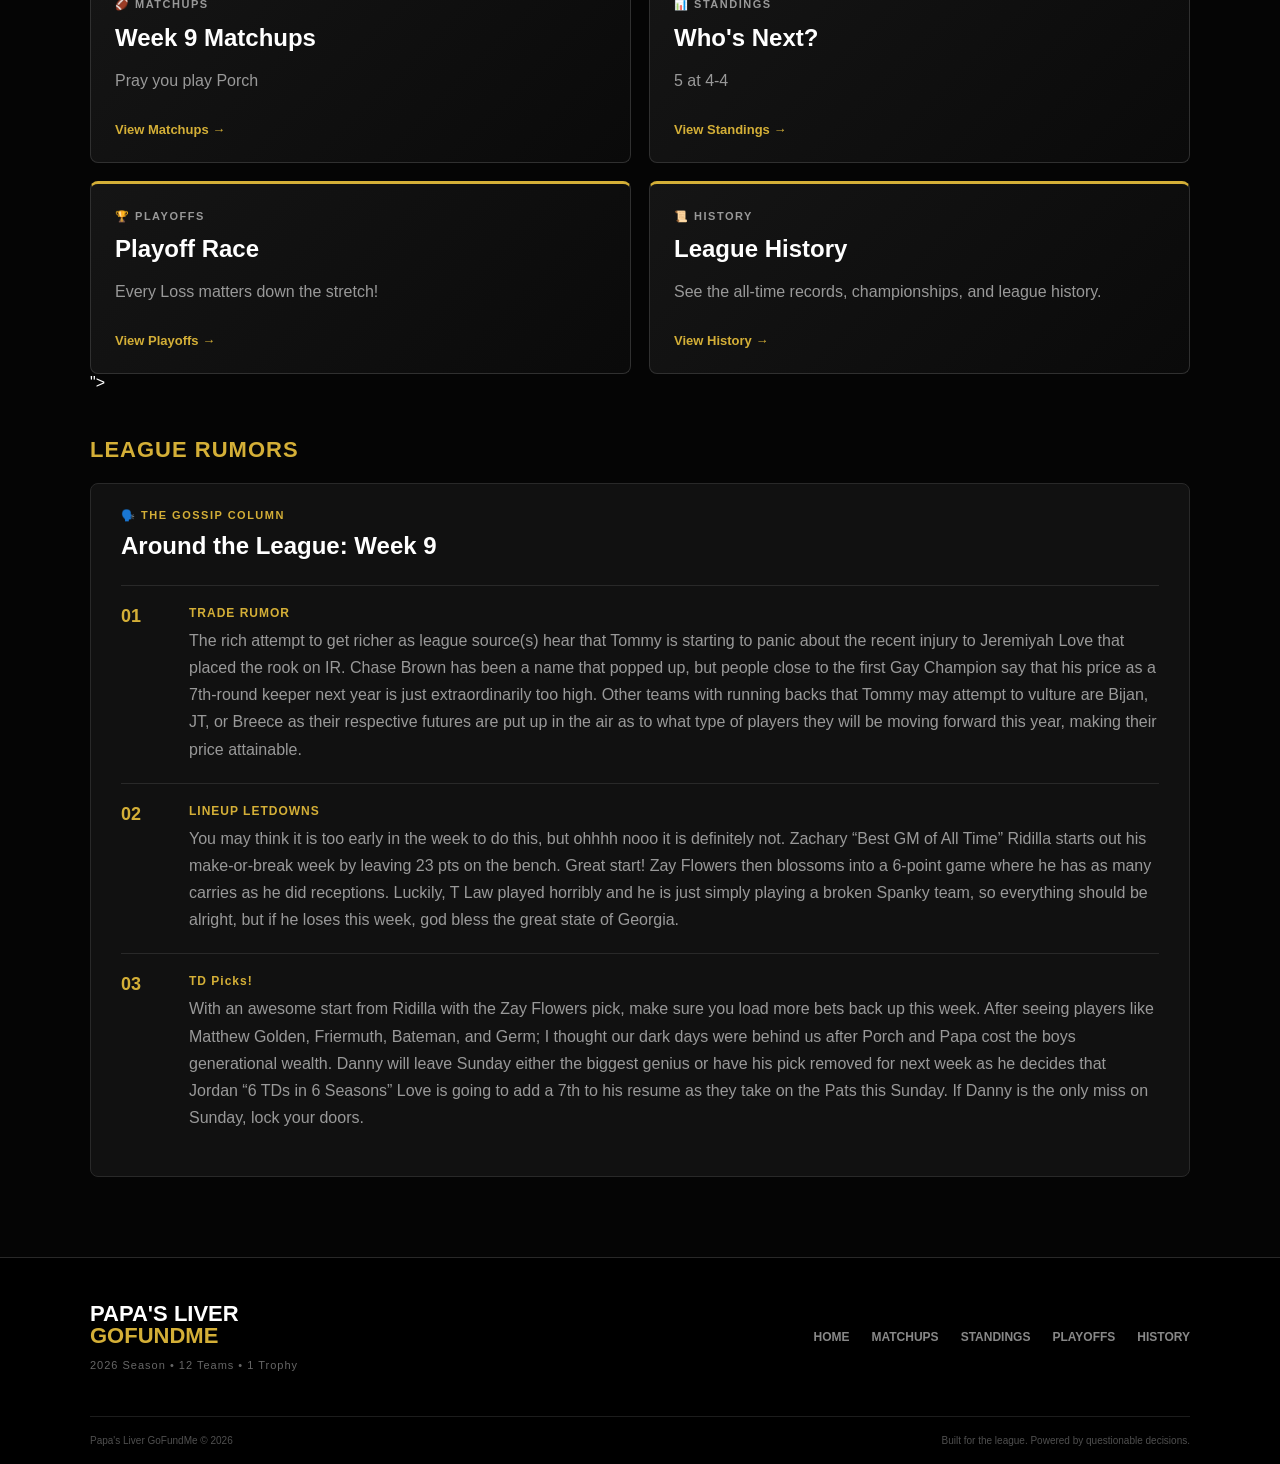
==== commit 9975d676: "Week 9 Friday Edition" ====
--- a/index.html
+++ b/index.html
@@ -84,16 +84,17 @@
                 </span>
 
                 <span class="news-week">
-                    WEEK 8
+                    WEEK 9
                 </span>
             </div>
 
             <h3>
-                Smoke the Cigars
+                4 and War
             </h3>
 
             <p>
-                There could be a new king in town after this week, as Tommy has another dominating performance, this time giving Holtzman his first loss. The last meeting where Holtz did something the first time, he also could not come (to the joy of having the first undefeated season in league history). His Big Three of the overall QB 1, WR 1, and DEF 1 is taking the league scarily by storm. The model has him all but guaranteed to make the playoffs at a 98.9% chance, while it believes this week was a fluke, giving him 2% chance less than Holtz to win the whole thing. With poor performances constantly coming from Jefferson and another injury to Love, Tommy is still finding ways to win in dominating fashion! Looking at your team Tommy gives me buttsex. Oops, I meant butterflies.
+                For the first time in league history, we have 5 teams at 4-4 heading into week 9. This week, we have Bron playing Grecko, seemingly as an early playoff game this week. After a disasterclass from the Ravens QB that has his last name in honor of Papa, the Jags D dominates, while Tuten was gassed and had a non-existent second half, giving Grecko a 9-point lead heading into Sunday morning. Hopes are sky-high for the third 4-4 team as, just like Nick Olan in the bedroom, Derrick Henry sucked, leading early projections to favor Rowan by 40 points to move into a secure spot. The next 4-4 team enters a championship rematch, hoping that history does not repeat itself as Aidan has come hot after a few weeks of being on the struggle short bus and licking the windows; he now tastes victory and is hopeful for a chance to be the winningest manager in playoff history. The final 4-4 team is the SCLSU Mud Dogs, who have the 5th-highest playoff and championship odds, respectively, as the return of the innocent Josh Jacobs propels his team to another dominating level as he manages to win games without A.J. injury-prone Brown. Regardless of if you are too far ahead and a loss does not matter or too far back that a win does not matter, this Sunday will be the most entertaining to scoreboard watch yet!
+
             </p>
 
             <p class="news-author">
@@ -112,11 +113,11 @@
                 </span>
 
                 <h3>
-                    Bengoats
-                </h3>
-
-                <p>
-                    If you started anyone from the 79-point Game of the Week between the Bengals and Titans, your shaft is probably shifty. With a league-high 5 players scoring 25+ points, Aidan and Grecko benefited from this more than everyone else. Joe Shiesty had a masterful performance where he dropped 36 points that’ll more than likely lead him to defeat Ben this week. In honor of the carry this week, Grecko told league source(s) that he vows to dress and act like Burrow’s clothing designer! The tallest manager almost had the tallest score this week, as his “sunshine” and “bust” hope to drop a combined 23 points to finish with 162.98 and a second-place finish.
+                    Handcuffed to the Bed
+                </h3>
+
+                <p>
+                    In Rowan’s favorite pastime, it is only right that he benefits from it. With questions up in the air  of Monty’s status, Rowan’s Woody is at full staff today as he is likely the lead back on Sunday, projected 13 FPTS. A surprisingly slew of good picks by America’s two worst fantasy managers find Porch starting A.D. Mitchell in the recent concussion news from Garrett Wilson, while Tyler Allegier hopes to recreate at least .63 of what he did last week in his 30-point return. Squirt gets to shoot bursts of happenis everywhere as Devin Singletary takes over lead-back duties for the New York Football Giants as the engine on the Skatt Pack blew up. With this move, Mike “known Week 9 TD scorer” Gesicki will be sadly moved to the bench and thanked for his service with a cum tribute!
                 </p>
 
             </article>
@@ -129,11 +130,11 @@
                 </span>
 
                 <h3>
-                    All Tricks, No Treats
-                </h3>
-
-                <p>
-                    Dude, you highkey suck. Porch decided to spend Halloweekend by attempting to become a ghost himself and be one with the dead. Just like his team the past two weeks, he did not succeed. The model gave him a 91% chance to make the playoffs before this weekend, but now it looks like the model might have to check out Indeed after this season is over. NFL players (outside of Jaylen Warren) seem to be checking Josh’s roster before the game and sighing, before jerking and running cardio all game. Do you know how bad the Commish’s team is? (how bad is it) It’s so bad that his all-time ‘record’, which is a Rainbow Six Siege Round, is somehow higher than his team’s total points in seconds this week!
+                    Greck Oh-No
+                </h3>
+
+                <p>
+                    No joke, if you are an RB on Grecko’s team, you are probably contemplating killing yourself. Zach Charbonnet; Injured, Jadarian Price; Injured, Treveyon Henderson; Injured with like Fortnite PTSD or something, Kenny Gainwell; Nothing is wrong with him, he just sucks now, and Tyler “1 Career TD in 5 seasons” Goodson; sucks as well. Whenever Austen told Javonte that he had to carry him to the promised land, I do not think he actually thought that he was going to be the only running back left on this team by the end of the year. Still, the man formerly known as “Zaddy” has a solid receiving core with 3 slot machines that Spanky surprisingly did not try to trade for, and is hoping to move forward to another playoff berth. 
                 </p>
 
             </article>
@@ -146,11 +147,11 @@
                 </span>
 
                 <h3>
-                   Danimals Playoff Sweepstakes
-                </h3>
-
-                <p>
-                   First of all, in the world of social media, there is no way we have not found the kids who went on the Suite Life of Zack and Cody Sweepstakes Cruise. Hopefully they did not go to Spanky’s favorite island. Now, Spanky’s team has become the Island of Misfit (sex) Toys as he trades Hampton, Pollard, Parker, and London for K9! You may be asking yourself, “what if?”, “why would Spanky do that?”, or “am I gay?” Regardless of your answers to those questions, it was emphatically passed 7-3, meaning that Spanky’s season is officially over and Danny’s has officially started. What seemed like a team that was going to be fighting for the 1 seed in the toilet bowl has now clogged that chance with an average 50 combined points out of the 4 players and pushed himself to having a great shot at another championship game. Thanks, Spank, thanks a lot.
+                   Suck my VeToes
+                </h3>
+
+                <p>
+                    After Spanky’s blockbuster trade where he gave up 2 good and 2 great fantasy players for 1 running back and FAAB to get the player he accidentally dropped due to a falling Little Debbie, the two kids with perms decided they wanted to trade. In a move that would have sent GP to Spanky for DJ “my VJ” Moore and Ladd “Bronny Immune System” McConkey, the league emphatically decided that it was an absolute fleece from Bron. According to a recent interview with Spanky, he urged fans to “stop calling him the ‘n word’ (whatever that is) and understand that he is trying to set his sights on next season, so please shut up and let me do my thang” as he stormed into the bathroom for 37.3 seconds. Bronny just simply said “damn” and then proceeded to Grok AI… oh wait, just send a real picture of Aidan surrounded by gay male strippers. Look at what you all have done to this league. #Gaydanisapersontoo
                 </p>
 
             </article>
@@ -163,11 +164,11 @@
                 </span>
 
                 <h3>
-                    Birthday Sex
-                </h3>
-
-                <p>
-                    In a recent message from Emmanuel Wilson to Ridilla where he said “it’s yo birthday so I know you want to ri ri ri ride out”, I did not know that he was going to rail Zach on live television. After an inspirational message to his team last week, the SVC legend fired his team up as Zay Flowers and Emmanuel Wilson decided to give our friend a donut for his birthday! Danny attempted to gift the Georgian a win this week by using the ‘Squirt Strat’ of starting 3 TEs this week. Recent Waiver pickup Kyle Pitts messed it all up, dropping a whopping 2 pts, while D.K. “******” Metcalf decided to be a true leader and drop fewer points than Pitts. Although the game of the week did bless us with a nailbiter, please call, sext, or Housparty call our buddy down south. From the author of this website, Ridilla, when you come back, know that I've been fiendin', wake up in the late-night, dreamin' about your lovin', Don't need candles or cake, just need yo' body to make, ooh! #plzdontkillyourself #idontwannacranktoadeadguy
+                    Re Re Match
+                </h3>
+
+                <p>
+                  In the Jerkmate Championship, Aidan edged out Danny to finally stop being the bridesmaid, a role he actually enjoys and dresses up like every single night. Dan the Man has been chasing rabbits ever since, trying to recover from being so close to glory after a disastrous 2024 season. Now, Danny plays Squirt in a game that has that same exact playoff feel, as a Squirt win puts him in position to dance for the 4th out of 5 seasons while a loss sends him assumptively packing up his bags to Stephenson-Wast Island, where they do the same thing as “Big Jeff”, just with eachother in mock draft rooms instead of using children. Regardless of the result, there will be a movie. Now whether that is a movie that requires lotion or not will be decided by the outcome of this game, but tissues will be needed regardless. Hopefully Aidan’s playoff seed is not spat out right in front of Bron’s dresser, as he would find himself in a sticky situation having to steal another dress from the Accountant.  
                 </p>
 
             </article>
@@ -193,11 +194,11 @@
                 </p>
 
                 <h3>
-                    I AIN'T HEAR NO BELL
+                    Tommy Brady
                 </h3>
 
                 <p class="feature-manager">
-                    Squirt
+                    Tommy
                 </p>
             </div>
 
@@ -210,7 +211,7 @@
         <div class="feature-divider"></div>
 
         <p class="feature-story">
-            Much like his good buddy Nick Olan, Aidan’s hangover has finally been completed after doing it so many times. On the corner of Brotherly Love, Squirt attempted this week to tie up the career series between his rival to 5-5. Although the projections expected a Bron domination, Lisa Berger decided to take that personally and dominate the elder. Although Godwin put up 0 points, that did not matter as this week’s PF leader had no other player under 12 points! What looked like a throwaway season has now changed into a possible shot at the dance. Although the projections do not believe in Aidan as much as he believed that Nina Cox was an actual woman, I do think that kid could have the best story, I just hope he does not get exposed, yet again. Could another Motil go back-to-back, or will we finally see a winner outside of the 15131 zip code?  
+            Another dominant win streak from Tommy as he enters a second wave of this season. Right now, the model projects him at a 99% chance at making his second playoffs. After years of injuries and some questionable trades, “Da Monster” is keeping his core around him and marching towards not only playoffs, but a first-round bye, as a miraculous Holtzman loss would likely make Timb numero uno. A weak Thursday Night performance from Strange, however, puts him in a 24-point projection defeat as he honors Ben by putting Freakle’s girlfriend at kicker this week. If Tommy’s league-high 3-game win streak comes to an end, know that it was wonderful and as the author of this website is told wayyyyyy too often, it is a compliment and not a problem at all if you are only able to go for a small amount of time. 
         </p>
 
         <p class="feature-signoff">
@@ -236,7 +237,7 @@
                 </p>
 
                 <h3>
-                    LeFraud LeFraud LeFrauuuuuuudddd
+                    Blue-Ball Wave
                 </h3>
 
                 <p class="feature-manager">
@@ -253,7 +254,7 @@
         <div class="feature-divider"></div>
 
         <p class="feature-story">
-         The Zach Ridilla-Josh Wos Fraud Watch section welcomes a new fraud this season. This hurts. This really hurts. That is exactly what Zach said to Aidan this week after did his favorite move on him. TBH, I never thought I would put Bronny here, but that day has come, and much like him, come extremely quickly. Now on a 3-game skid, Zach finds himself yet again facing a very scary, maybe even hairy tunnel of doom. Some say there is a light at the end of the tunnel, but maybe not for the back-to-back champion. With the looming Jonathan Taylor trade and Pickens on the block as well, along with Breece Hall eating into Braelon Allen’s workload, the accountant may have to start getting into some transactions. Still, the model believes in you with the 3rd highest championship chance! With an insane 5-way tie at 4-4, there is no room for error, just like when you got dome in Papa’s car (impressive!). Will Bronny’s bad luck streak continue, or will the man with the best playoff record make history again?    
+            If any of you tuned into Election Night on Tuesday, you will see comparisons to the Congressional Elections as you do for the back-to-back Ridilla-Wos Fraud Watch of the week. As said in the 1993 film “War Room” about Bill Clinton’s campaign, not the other film he starred in where he “did sleep with that intern, because they were up all night ;)”, his campaign manager put up a sign that said, “It’s the economy, stupid”. So Bron, when you lose 3 in a row, just blame the economy. Unlike gas prices, Zach is sinking to a spot where he went from second in the league for playoff percentage and championship percentage to a point where a loss knocks him out of the playoffs. Bad luck keeps striking down our favorite little man as the two-time champ is safely in 3rd for PF, but still has 4 losses. The 2025 White Oak Tax Collector nominee told supporters that he wants to make “Fantasy A Good Game Over Time”, but sadly his supporters think that acronym represents himself too much and did not gain enough support. There is always next year, buddy; might as well trade all of your good players for someone like Bijan, Jared Goff, Jordan Mason, or Brandon Aiyuk. His concession message to the voters was to “Free those Bronnystein Brothers”.
         </p>
 
         <p class="feature-signoff">
@@ -374,7 +375,7 @@
         </p>
 
         <h3>
-            Around the League: Week 7
+            Around the League: Week 9
         </h3>
 
         <div class="rumor-item">
@@ -389,7 +390,7 @@
                 </h4>
 
                 <p>
-                    What seemed like the steal of the draft after his teammates started praying and embracing each other when Jeanty suffered a high-ankle sprain at practice, causing him to get fade by 10 other owners. Now, they are the ones that look like geniuses as the 1st running back in last year’s NFL Draft has averaged over 4 YPC in only 2 games this season. This week against an extremely favorable Jets matchup, he had 5 more touches than whoever is reading this, or 12 fewer touches than Spanky at Jags. Although Rowan managed to kill the hopes and dreams of Spanky’s comeback season, Rowan may have to do some soul-searching and experience some trade thoughts as we go deeper into the season.
+                    The rich attempt to get richer as league source(s) hear that Tommy is starting to panic about the recent injury to Jeremiyah Love that placed the rook on IR. Chase Brown has been a name that popped up, but people close to the first Gay Champion say that his price as a 7th-round keeper next year is just extraordinarily too high. Other teams with running backs that Tommy may attempt to vulture are Bijan, JT, or Breece as their respective futures are put up in the air as to what type of players they will be moving forward this year, making their price attainable.
                 </p>
             </div>
 
@@ -408,7 +409,7 @@
                 </h4>
 
                 <p>
-                    You know whenever you add a girl on Snapchat (or a guy if you’re Papa) and you wait for their first snap to you, just for it to be the ceiling. That is exactly what happened to BMW this week as, Lamar finally comes back and then breaks his thumb and likely is out for the season. Luckily for Papa, if Lamar’s thumb gets removed, at least he can have something different to go up the Devil’s Driveway. When a third of your team drops 3 points, it is almost a death sentence and impossible to win. If you play Grecko, there is always a chance. Sadly, Grecko’s team committed simple assault against Ben and led him to lose, despite being the 4th highest-score. 
+                     You may think it is too early in the week to do this, but ohhhh nooo it is definitely not. Zachary “Best GM of All Time” Ridilla starts out his make-or-break week by leaving 23 pts on the bench. Great start! Zay Flowers then blossoms into a 6-point game where he has as many carries as he did receptions. Luckily, T Law played horribly and he is just simply playing a broken Spanky team, so everything should be alright, but if he loses this week, god bless the great state of Georgia.
             </div>
 
         </div>
@@ -426,7 +427,7 @@
                 </h4>
 
                 <p>
-                    I am so proud of you guys, you do not even understand! 10-2 is so impressive, but it is now time to encourage Papa and Porch to kill themselves. Generational wealth, flushed away because two ni… nincompoops decided that it would be smart to bank on Geno Smith and a 37-year-old TE who is not even the best player or the most famous person in his family. For this week’s punishment of failure, Porch is taking an Eras Tour to Crawford Village on Election Day, where he is going to wear a Trump Hat and rival gang colors, while Papa has to go to New York City, and he is able to leave when he is able to convince a Jewish man that they are not related.
+                     With an awesome start from Ridilla with the Zay Flowers pick, make sure you load more bets back up this week. After seeing players like Matthew Golden, Friermuth, Bateman, and Germ; I thought our dark days were behind us after Porch and Papa cost the boys generational wealth. Danny will leave Sunday either the biggest genius or have his pick removed for next week as he decides that Jordan “6 TDs in 6 Seasons” Love is going to add a 7th to his resume as they take on the Pats this Sunday. If Danny is the only miss on Sunday, lock your doors.
             </div>
 
         </div>
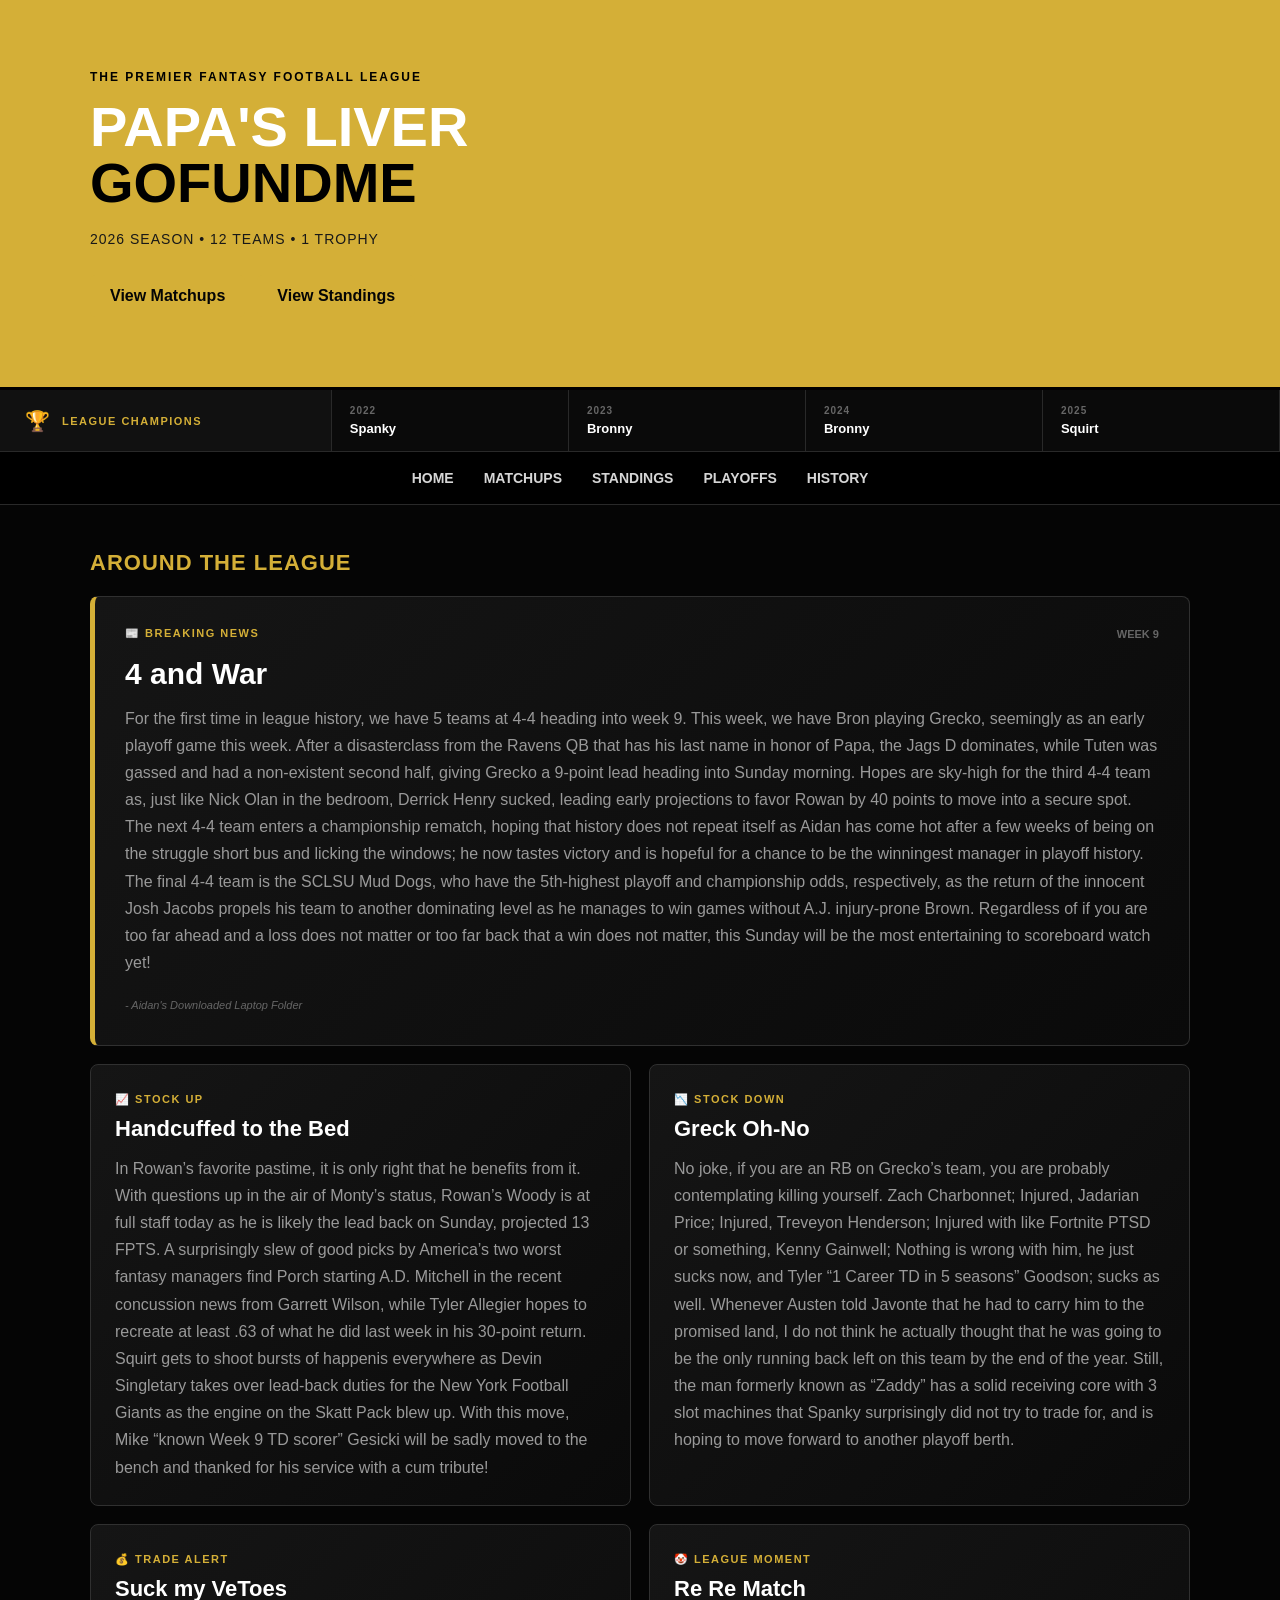
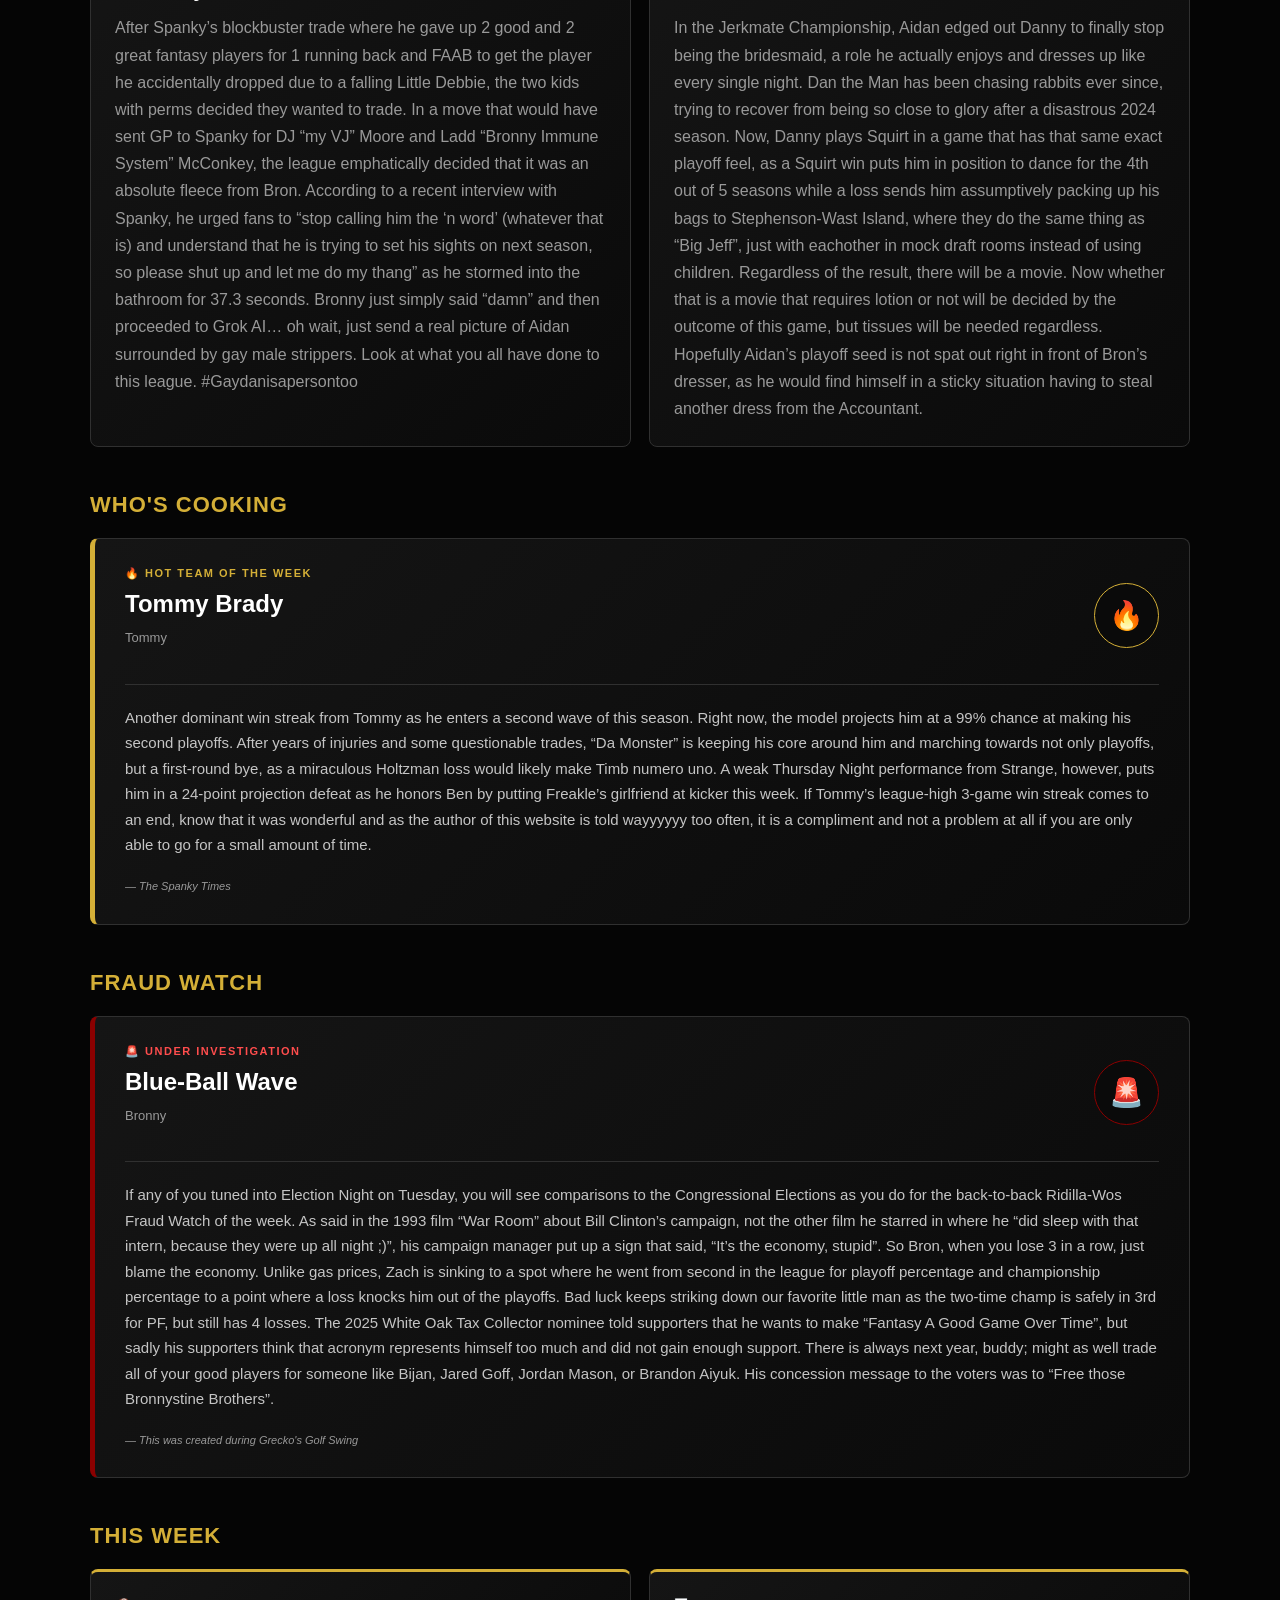
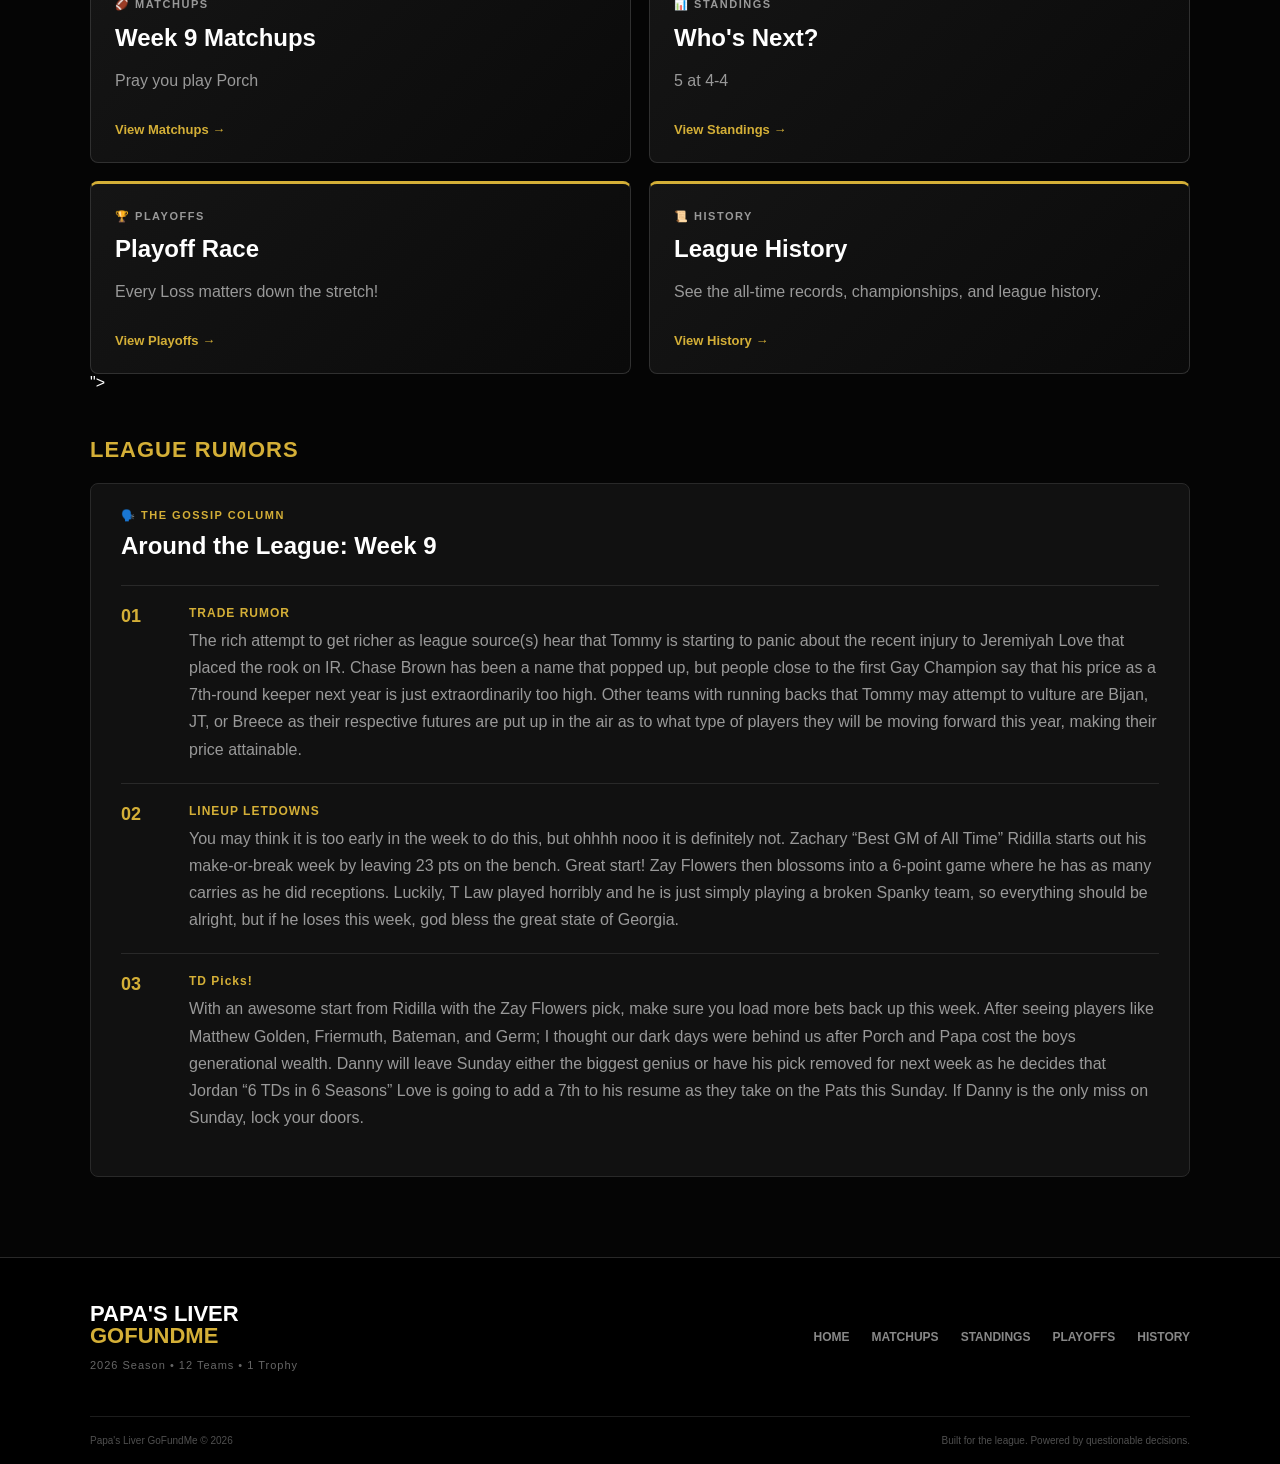
==== commit 68764dd9: "Restore original index.html content Reverted HTML content to original state, restoring the structure" ====
--- a/index.html
+++ b/index.html
@@ -254,7 +254,7 @@
         <div class="feature-divider"></div>
 
         <p class="feature-story">
-            If any of you tuned into Election Night on Tuesday, you will see comparisons to the Congressional Elections as you do for the back-to-back Ridilla-Wos Fraud Watch of the week. As said in the 1993 film “War Room” about Bill Clinton’s campaign, not the other film he starred in where he “did sleep with that intern, because they were up all night ;)”, his campaign manager put up a sign that said, “It’s the economy, stupid”. So Bron, when you lose 3 in a row, just blame the economy. Unlike gas prices, Zach is sinking to a spot where he went from second in the league for playoff percentage and championship percentage to a point where a loss knocks him out of the playoffs. Bad luck keeps striking down our favorite little man as the two-time champ is safely in 3rd for PF, but still has 4 losses. The 2025 White Oak Tax Collector nominee told supporters that he wants to make “Fantasy A Good Game Over Time”, but sadly his supporters think that acronym represents himself too much and did not gain enough support. There is always next year, buddy; might as well trade all of your good players for someone like Bijan, Jared Goff, Jordan Mason, or Brandon Aiyuk. His concession message to the voters was to “Free those Bronnystein Brothers”.
+            If any of you tuned into Election Night on Tuesday, you will see comparisons to the Congressional Elections as you do for the back-to-back Ridilla-Wos Fraud Watch of the week. As said in the 1993 film “War Room” about Bill Clinton’s campaign, not the other film he starred in where he “did sleep with that intern, because they were up all night ;)”, his campaign manager put up a sign that said, “It’s the economy, stupid”. So Bron, when you lose 3 in a row, just blame the economy. Unlike gas prices, Zach is sinking to a spot where he went from second in the league for playoff percentage and championship percentage to a point where a loss knocks him out of the playoffs. Bad luck keeps striking down our favorite little man as the two-time champ is safely in 3rd for PF, but still has 4 losses. The 2025 White Oak Tax Collector nominee told supporters that he wants to make “Fantasy A Good Game Over Time”, but sadly his supporters think that acronym represents himself too much and did not gain enough support. There is always next year, buddy; might as well trade all of your good players for someone like Bijan, Jared Goff, Jordan Mason, or Brandon Aiyuk. His concession message to the voters was to “Free those Bronnystine Brothers”.
         </p>
 
         <p class="feature-signoff">
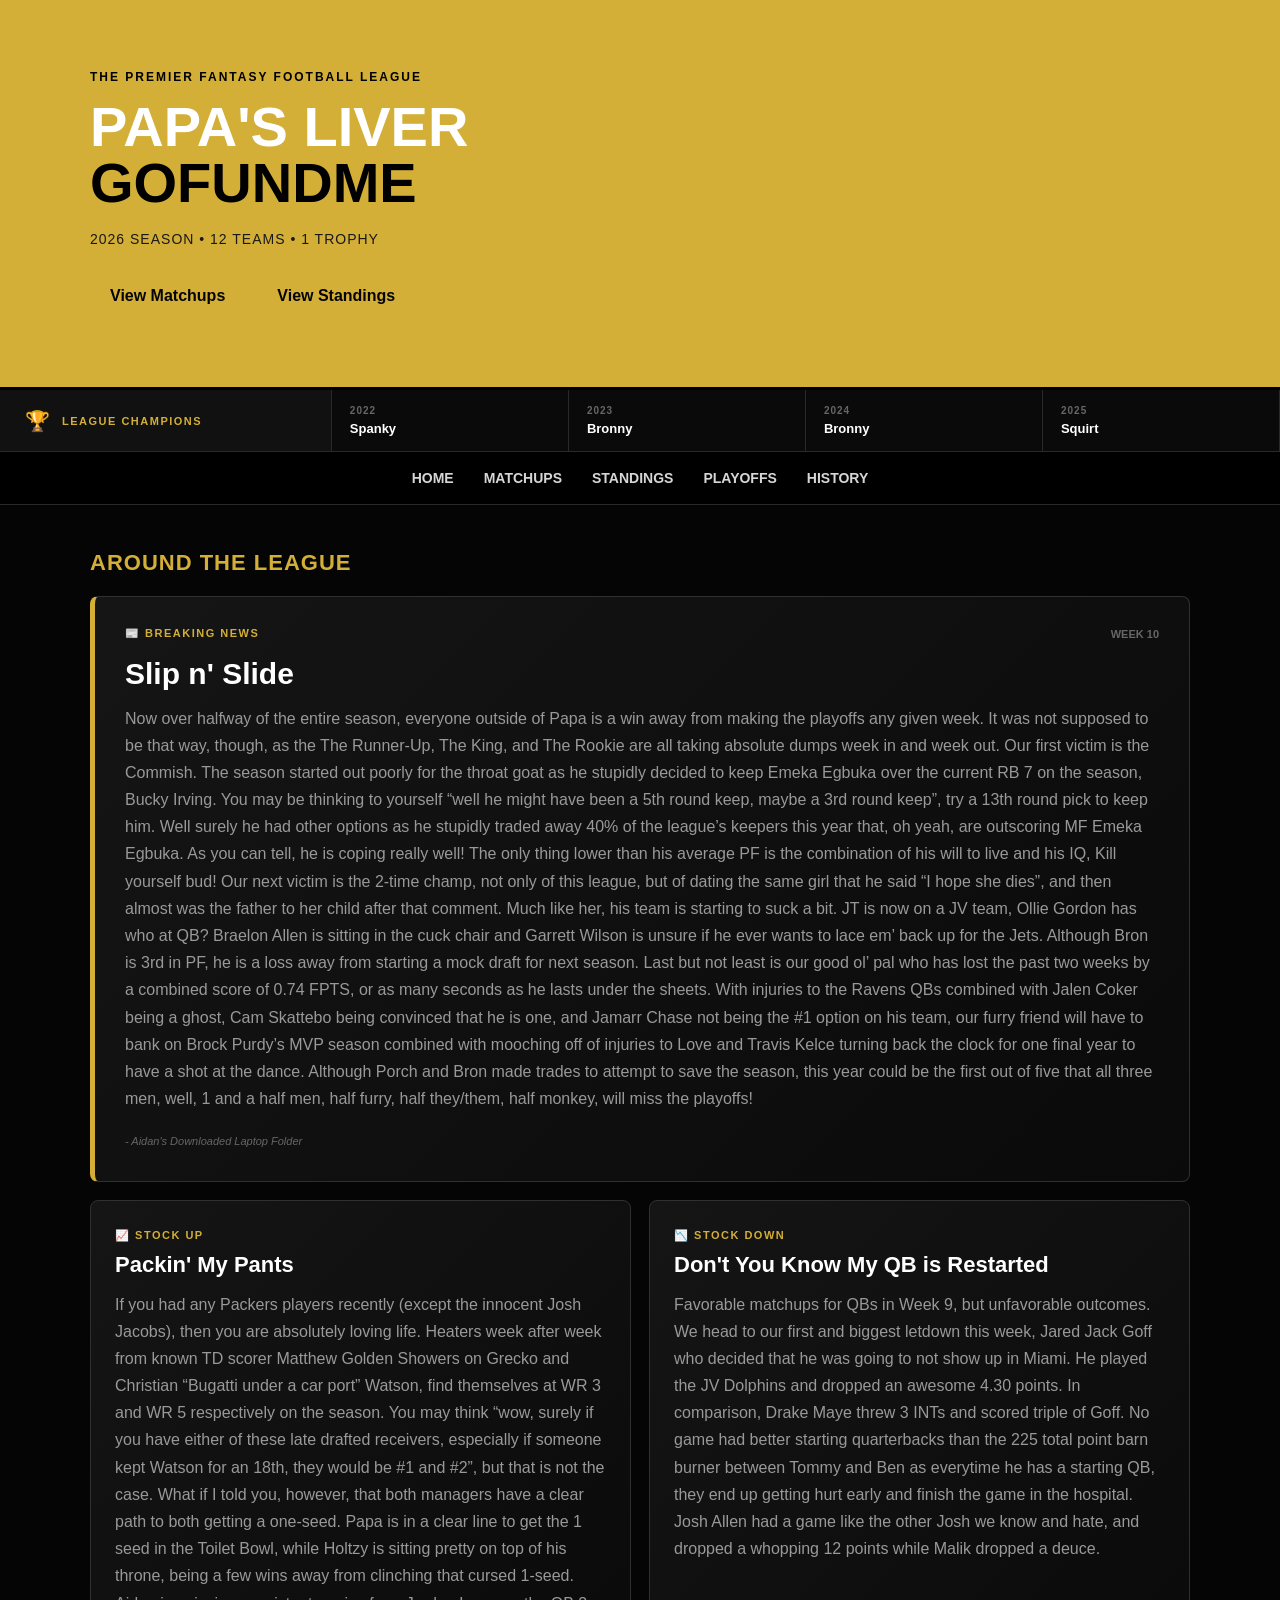
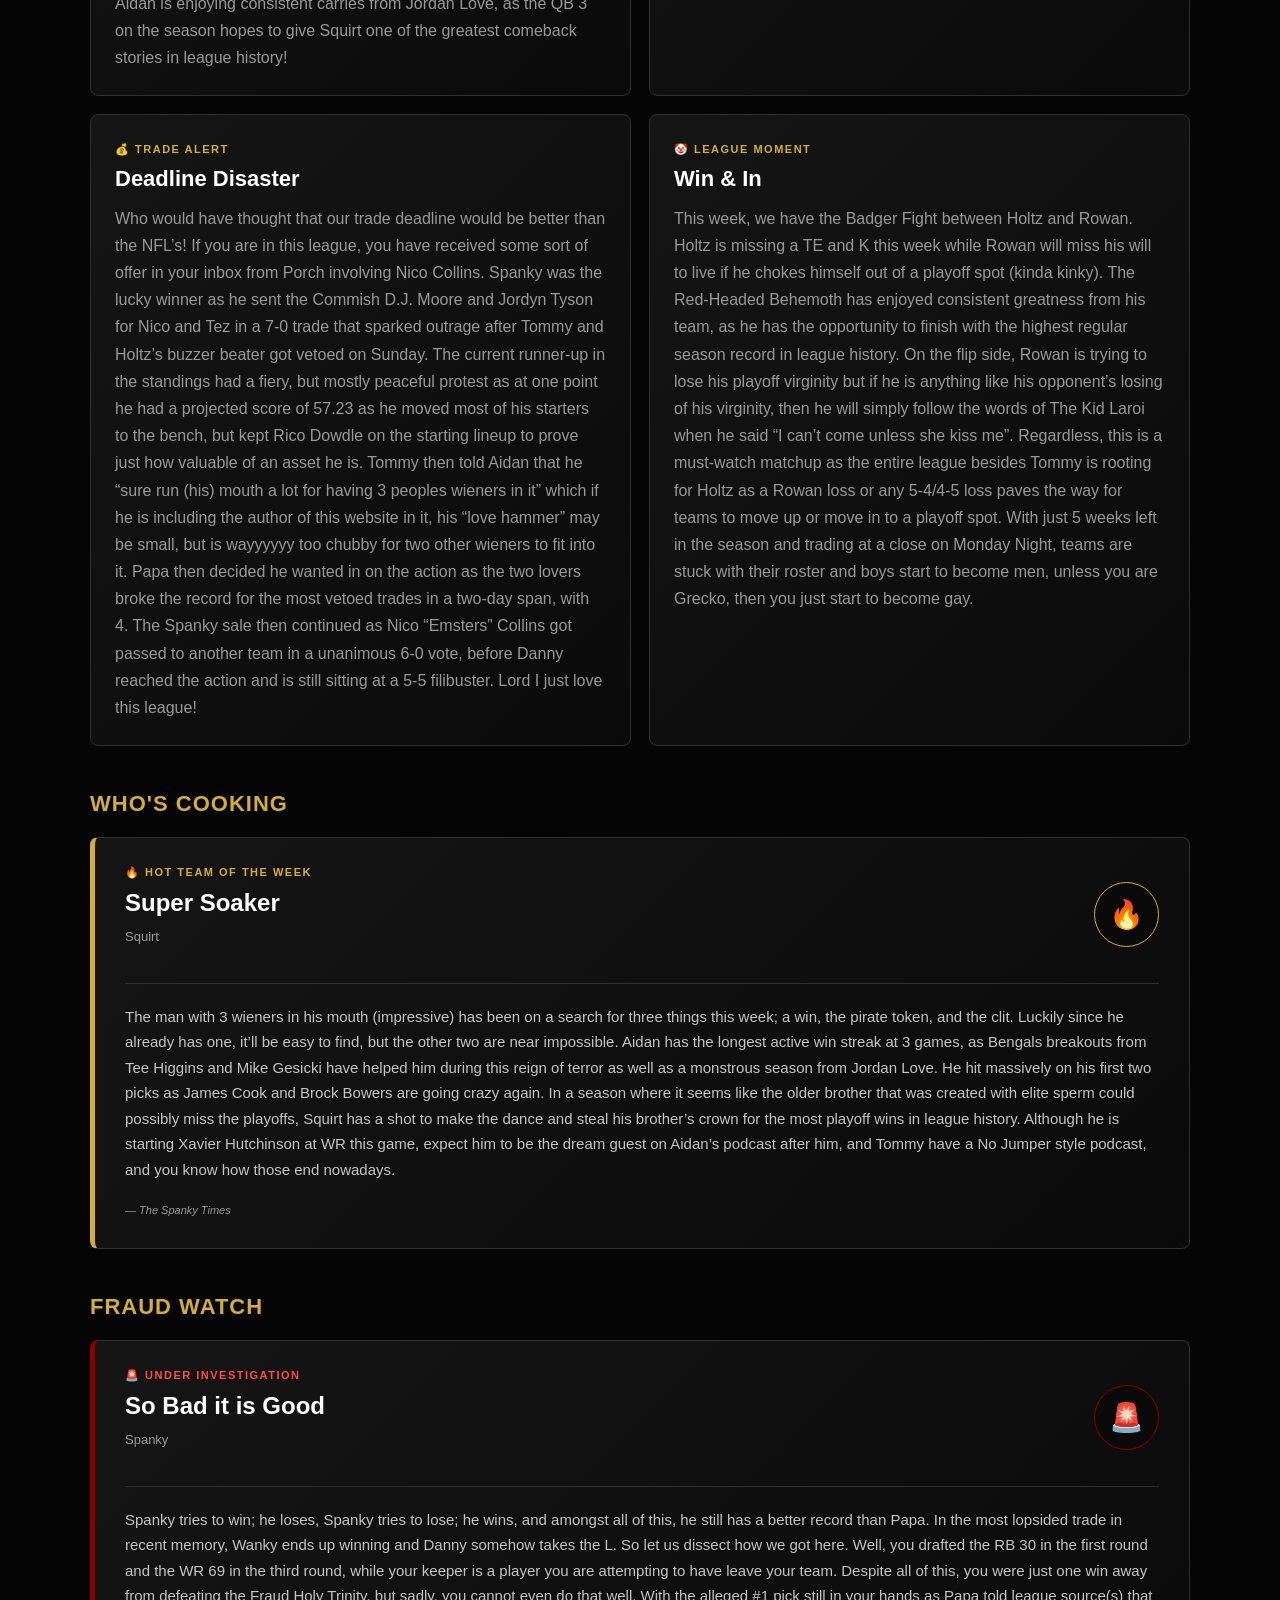
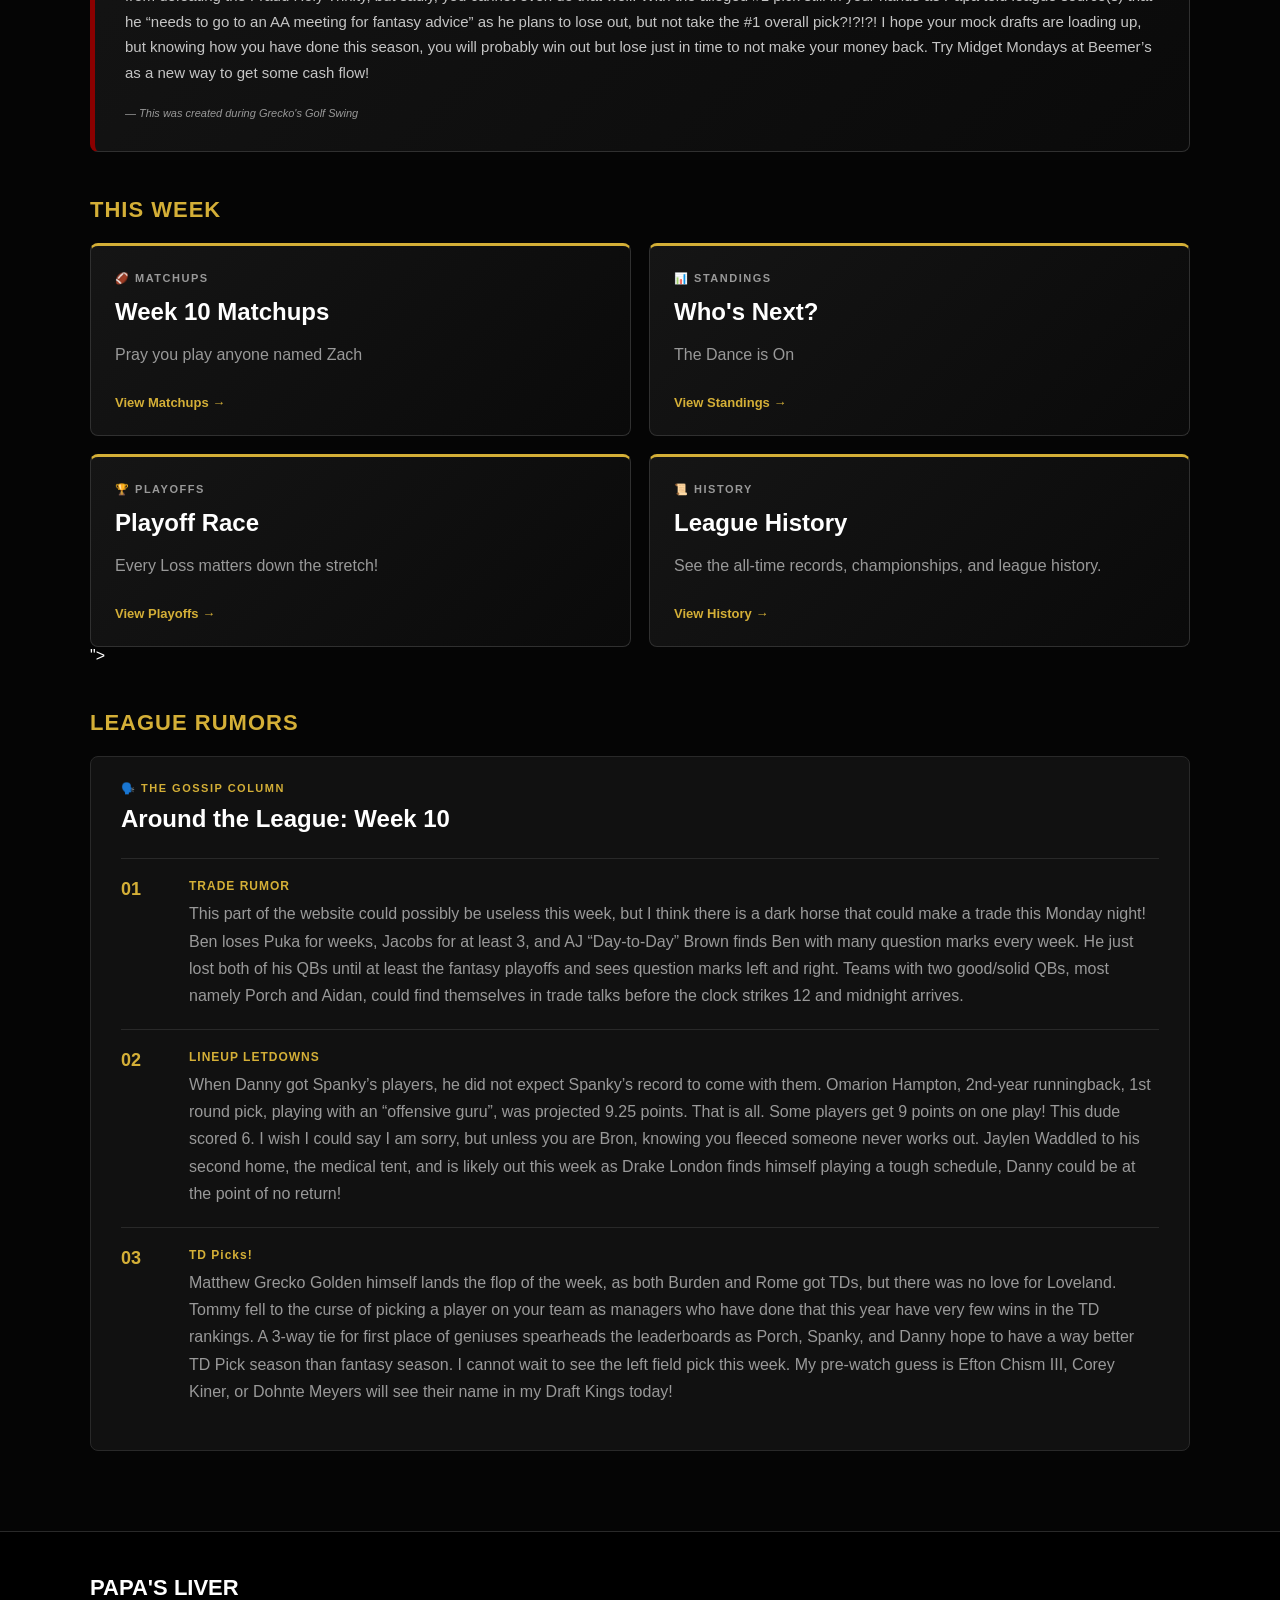
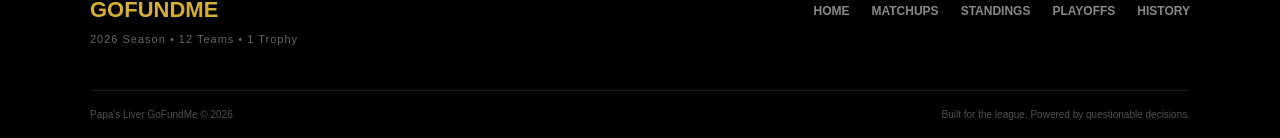
==== commit 88be5ae8: "Restore index.html to original content Restored the original content of index.html after accidental " ====
--- a/index.html
+++ b/index.html
@@ -84,17 +84,16 @@
                 </span>
 
                 <span class="news-week">
-                    WEEK 9
+                    WEEK 10
                 </span>
             </div>
 
             <h3>
-                4 and War
+                Slip n' Slide
             </h3>
 
             <p>
-                For the first time in league history, we have 5 teams at 4-4 heading into week 9. This week, we have Bron playing Grecko, seemingly as an early playoff game this week. After a disasterclass from the Ravens QB that has his last name in honor of Papa, the Jags D dominates, while Tuten was gassed and had a non-existent second half, giving Grecko a 9-point lead heading into Sunday morning. Hopes are sky-high for the third 4-4 team as, just like Nick Olan in the bedroom, Derrick Henry sucked, leading early projections to favor Rowan by 40 points to move into a secure spot. The next 4-4 team enters a championship rematch, hoping that history does not repeat itself as Aidan has come hot after a few weeks of being on the struggle short bus and licking the windows; he now tastes victory and is hopeful for a chance to be the winningest manager in playoff history. The final 4-4 team is the SCLSU Mud Dogs, who have the 5th-highest playoff and championship odds, respectively, as the return of the innocent Josh Jacobs propels his team to another dominating level as he manages to win games without A.J. injury-prone Brown. Regardless of if you are too far ahead and a loss does not matter or too far back that a win does not matter, this Sunday will be the most entertaining to scoreboard watch yet!
-
+                Now over halfway of the entire season, everyone outside of Papa is a win away from making the playoffs any given week. It was not supposed to be that way, though, as the The Runner-Up, The King, and The Rookie are all taking absolute dumps week in and week out. Our first victim is the Commish. The season started out poorly for the throat goat as he stupidly decided to keep Emeka Egbuka over the current RB 7 on the season, Bucky Irving. You may be thinking to yourself “well he might have been a 5th round keep, maybe a 3rd round keep”, try a 13th round pick to keep him. Well surely he had other options as he stupidly traded away 40% of the league’s keepers this year that, oh yeah, are outscoring MF Emeka Egbuka. As you can tell, he is coping really well! The only thing lower than his average PF is the combination of his will to live and his IQ, Kill yourself bud! Our next victim is the 2-time champ, not only of this league, but of dating the same girl that he said “I hope she dies”, and then almost was the father to her child after that comment. Much like her, his team is starting to suck a bit. JT is now on a JV team, Ollie Gordon has who at QB? Braelon Allen is sitting in the cuck chair and Garrett Wilson is unsure if he ever wants to lace em’ back up for the Jets. Although Bron is 3rd in PF, he is a loss away from starting a mock draft for next season. Last but not least is our good ol’ pal who has lost the past two weeks by a combined score of 0.74 FPTS, or as many seconds as he lasts under the sheets. With injuries to the Ravens QBs combined with Jalen Coker being a ghost, Cam Skattebo being convinced that he is one, and Jamarr Chase not being the #1 option on his team, our furry friend will have to bank on Brock Purdy’s MVP season combined with mooching off of injuries to Love and Travis Kelce turning back the clock for one final year to have a shot at the dance. Although Porch and Bron made trades to attempt to save the season, this year could be the first out of five that all three men, well, 1 and a half men, half furry, half they/them, half monkey, will miss the playoffs!
             </p>
 
             <p class="news-author">
@@ -113,11 +112,11 @@
                 </span>
 
                 <h3>
-                    Handcuffed to the Bed
-                </h3>
-
-                <p>
-                    In Rowan’s favorite pastime, it is only right that he benefits from it. With questions up in the air  of Monty’s status, Rowan’s Woody is at full staff today as he is likely the lead back on Sunday, projected 13 FPTS. A surprisingly slew of good picks by America’s two worst fantasy managers find Porch starting A.D. Mitchell in the recent concussion news from Garrett Wilson, while Tyler Allegier hopes to recreate at least .63 of what he did last week in his 30-point return. Squirt gets to shoot bursts of happenis everywhere as Devin Singletary takes over lead-back duties for the New York Football Giants as the engine on the Skatt Pack blew up. With this move, Mike “known Week 9 TD scorer” Gesicki will be sadly moved to the bench and thanked for his service with a cum tribute!
+                    Packin' My Pants
+                </h3>
+
+                <p>
+                    If you had any Packers players recently (except the innocent Josh Jacobs), then you are absolutely loving life. Heaters week after week from known TD scorer Matthew Golden Showers on Grecko and Christian “Bugatti under a car port” Watson, find themselves at WR 3 and WR 5 respectively on the season. You may think “wow, surely if you have either of these late drafted receivers, especially if someone kept Watson for an 18th, they would be #1 and #2”, but that is not the case. What if I told you, however, that both managers have a clear path to both getting a one-seed. Papa is in a clear line to get the 1 seed in the Toilet Bowl, while Holtzy is sitting pretty on top of his throne, being a few wins away from clinching that cursed 1-seed. Aidan is enjoying consistent carries from Jordan Love, as the QB 3 on the season hopes to give Squirt one of the greatest comeback stories in league history!
                 </p>
 
             </article>
@@ -130,11 +129,11 @@
                 </span>
 
                 <h3>
-                    Greck Oh-No
-                </h3>
-
-                <p>
-                    No joke, if you are an RB on Grecko’s team, you are probably contemplating killing yourself. Zach Charbonnet; Injured, Jadarian Price; Injured, Treveyon Henderson; Injured with like Fortnite PTSD or something, Kenny Gainwell; Nothing is wrong with him, he just sucks now, and Tyler “1 Career TD in 5 seasons” Goodson; sucks as well. Whenever Austen told Javonte that he had to carry him to the promised land, I do not think he actually thought that he was going to be the only running back left on this team by the end of the year. Still, the man formerly known as “Zaddy” has a solid receiving core with 3 slot machines that Spanky surprisingly did not try to trade for, and is hoping to move forward to another playoff berth. 
+                    Don't You Know My QB is Restarted
+                </h3>
+
+                <p>
+                    Favorable matchups for QBs in Week 9, but unfavorable outcomes. We head to our first and biggest letdown this week, Jared Jack Goff who decided that he was going to not show up in Miami. He played the JV Dolphins and dropped an awesome 4.30 points. In comparison, Drake Maye threw 3 INTs and scored triple of Goff. No game had better starting quarterbacks than the 225 total point barn burner between Tommy and Ben as everytime he has a starting QB, they end up getting hurt early and finish the game in the hospital. Josh Allen had a game like the other Josh we know and hate, and dropped a whopping 12 points while Malik dropped a deuce.
                 </p>
 
             </article>
@@ -147,11 +146,11 @@
                 </span>
 
                 <h3>
-                   Suck my VeToes
-                </h3>
-
-                <p>
-                    After Spanky’s blockbuster trade where he gave up 2 good and 2 great fantasy players for 1 running back and FAAB to get the player he accidentally dropped due to a falling Little Debbie, the two kids with perms decided they wanted to trade. In a move that would have sent GP to Spanky for DJ “my VJ” Moore and Ladd “Bronny Immune System” McConkey, the league emphatically decided that it was an absolute fleece from Bron. According to a recent interview with Spanky, he urged fans to “stop calling him the ‘n word’ (whatever that is) and understand that he is trying to set his sights on next season, so please shut up and let me do my thang” as he stormed into the bathroom for 37.3 seconds. Bronny just simply said “damn” and then proceeded to Grok AI… oh wait, just send a real picture of Aidan surrounded by gay male strippers. Look at what you all have done to this league. #Gaydanisapersontoo
+                   Deadline Disaster
+                </h3>
+
+                <p>
+                    Who would have thought that our trade deadline would be better than the NFL’s! If you are in this league, you have received some sort of offer in your inbox from Porch involving Nico Collins. Spanky was the lucky winner as he sent the Commish D.J. Moore and Jordyn Tyson for Nico and Tez in a 7-0 trade that sparked outrage after Tommy and Holtz’s buzzer beater got vetoed on Sunday. The current runner-up in the standings had a fiery, but mostly peaceful protest as at one point he had a projected score of 57.23 as he moved most of his starters to the bench, but kept Rico Dowdle on the starting lineup to prove just how valuable of an asset he is. Tommy then told Aidan that he “sure run (his) mouth a lot for having 3 peoples wieners in it” which if he is including the author of this website in it, his “love hammer” may be small, but is wayyyyyy too chubby for two other wieners to fit into it. Papa then decided he wanted in on the action as the two lovers broke the record for the most vetoed trades in a two-day span, with 4. The Spanky sale then continued as Nico “Emsters” Collins got passed to another team in a unanimous 6-0 vote, before Danny reached the action and is still sitting at a 5-5 filibuster. Lord I just love this league! 
                 </p>
 
             </article>
@@ -164,11 +163,11 @@
                 </span>
 
                 <h3>
-                    Re Re Match
-                </h3>
-
-                <p>
-                  In the Jerkmate Championship, Aidan edged out Danny to finally stop being the bridesmaid, a role he actually enjoys and dresses up like every single night. Dan the Man has been chasing rabbits ever since, trying to recover from being so close to glory after a disastrous 2024 season. Now, Danny plays Squirt in a game that has that same exact playoff feel, as a Squirt win puts him in position to dance for the 4th out of 5 seasons while a loss sends him assumptively packing up his bags to Stephenson-Wast Island, where they do the same thing as “Big Jeff”, just with eachother in mock draft rooms instead of using children. Regardless of the result, there will be a movie. Now whether that is a movie that requires lotion or not will be decided by the outcome of this game, but tissues will be needed regardless. Hopefully Aidan’s playoff seed is not spat out right in front of Bron’s dresser, as he would find himself in a sticky situation having to steal another dress from the Accountant.  
+                    Win & In
+                </h3>
+
+                <p>
+                    This week, we have the Badger Fight between Holtz and Rowan. Holtz is missing a TE and K this week while Rowan will miss his will to live if he chokes himself out of a playoff spot (kinda kinky). The Red-Headed Behemoth has enjoyed consistent greatness from his team, as he has the opportunity to finish with the highest regular season record in league history. On the flip side, Rowan is trying to lose his playoff virginity but if he is anything like his opponent’s losing of his virginity, then he will simply follow the words of The Kid Laroi when he said “I can’t come unless she kiss me”. Regardless, this is a must-watch matchup as the entire league besides Tommy is rooting for Holtz as a Rowan loss or any 5-4/4-5 loss paves the way for teams to move up or move in to a playoff spot. With just 5 weeks left in the season and trading at a close on Monday Night, teams are stuck with their roster and boys start to become men, unless you are Grecko, then you just start to become gay. 
                 </p>
 
             </article>
@@ -194,11 +193,11 @@
                 </p>
 
                 <h3>
-                    Tommy Brady
+                    Super Soaker
                 </h3>
 
                 <p class="feature-manager">
-                    Tommy
+                    Squirt
                 </p>
             </div>
 
@@ -211,7 +210,7 @@
         <div class="feature-divider"></div>
 
         <p class="feature-story">
-            Another dominant win streak from Tommy as he enters a second wave of this season. Right now, the model projects him at a 99% chance at making his second playoffs. After years of injuries and some questionable trades, “Da Monster” is keeping his core around him and marching towards not only playoffs, but a first-round bye, as a miraculous Holtzman loss would likely make Timb numero uno. A weak Thursday Night performance from Strange, however, puts him in a 24-point projection defeat as he honors Ben by putting Freakle’s girlfriend at kicker this week. If Tommy’s league-high 3-game win streak comes to an end, know that it was wonderful and as the author of this website is told wayyyyyy too often, it is a compliment and not a problem at all if you are only able to go for a small amount of time. 
+            The man with 3 wieners in his mouth (impressive) has been on a search for three things this week; a win, the pirate token, and the clit. Luckily since he already has one, it’ll be easy to find, but the other two are near impossible. Aidan has the longest active win streak at 3 games, as Bengals breakouts from Tee Higgins and Mike Gesicki have helped him during this reign of terror as well as a monstrous season from Jordan Love. He hit massively on his first two picks as James Cook and Brock Bowers are going crazy again. In a season where it seems like the older brother that was created with elite sperm could possibly miss the playoffs, Squirt has a shot to make the dance and steal his brother’s crown for the most playoff wins in league history. Although he is starting Xavier Hutchinson at WR this game, expect him to be the dream guest on Aidan’s podcast after him, and Tommy have a No Jumper style podcast, and you know how those end nowadays.
         </p>
 
         <p class="feature-signoff">
@@ -237,11 +236,11 @@
                 </p>
 
                 <h3>
-                    Blue-Ball Wave
+                    So Bad it is Good
                 </h3>
 
                 <p class="feature-manager">
-                    Bronny
+                    Spanky
                 </p>
             </div>
 
@@ -254,7 +253,7 @@
         <div class="feature-divider"></div>
 
         <p class="feature-story">
-            If any of you tuned into Election Night on Tuesday, you will see comparisons to the Congressional Elections as you do for the back-to-back Ridilla-Wos Fraud Watch of the week. As said in the 1993 film “War Room” about Bill Clinton’s campaign, not the other film he starred in where he “did sleep with that intern, because they were up all night ;)”, his campaign manager put up a sign that said, “It’s the economy, stupid”. So Bron, when you lose 3 in a row, just blame the economy. Unlike gas prices, Zach is sinking to a spot where he went from second in the league for playoff percentage and championship percentage to a point where a loss knocks him out of the playoffs. Bad luck keeps striking down our favorite little man as the two-time champ is safely in 3rd for PF, but still has 4 losses. The 2025 White Oak Tax Collector nominee told supporters that he wants to make “Fantasy A Good Game Over Time”, but sadly his supporters think that acronym represents himself too much and did not gain enough support. There is always next year, buddy; might as well trade all of your good players for someone like Bijan, Jared Goff, Jordan Mason, or Brandon Aiyuk. His concession message to the voters was to “Free those Bronnystine Brothers”.
+            Spanky tries to win; he loses, Spanky tries to lose; he wins, and amongst all of this, he still has a better record than Papa. In the most lopsided trade in recent memory, Wanky ends up winning and Danny somehow takes the L. So let us dissect how we got here. Well, you drafted the RB 30 in the first round and the WR 69 in the third round, while your keeper is a player you are attempting to have leave your team. Despite all of this, you were just one win away from defeating the Fraud Holy Trinity, but sadly, you cannot even do that well. With the alleged #1 pick still in your hands as Papa told league source(s) that he “needs to go to an AA meeting for fantasy advice” as he plans to lose out, but not take the #1 overall pick?!?!?! I hope your mock drafts are loading up, but knowing how you have done this season, you will probably win out but lose just in time to not make your money back. Try Midget Mondays at Beemer’s as a new way to get some cash flow!
         </p>
 
         <p class="feature-signoff">
@@ -279,11 +278,11 @@
                     </p>
 
                     <h3>
-                        Week 9 Matchups
+                        Week 10 Matchups
                     </h3>
 
                     <p>
-                        Pray you play Porch
+                        Pray you play anyone named Zach
         
                     </p>
 
@@ -305,7 +304,7 @@
                     </h3>
 
                     <p>
-                        5 at 4-4
+                        The Dance is On
                     </p>
 
                     <a href="standings.html">
@@ -375,7 +374,7 @@
         </p>
 
         <h3>
-            Around the League: Week 9
+            Around the League: Week 10
         </h3>
 
         <div class="rumor-item">
@@ -390,7 +389,7 @@
                 </h4>
 
                 <p>
-                    The rich attempt to get richer as league source(s) hear that Tommy is starting to panic about the recent injury to Jeremiyah Love that placed the rook on IR. Chase Brown has been a name that popped up, but people close to the first Gay Champion say that his price as a 7th-round keeper next year is just extraordinarily too high. Other teams with running backs that Tommy may attempt to vulture are Bijan, JT, or Breece as their respective futures are put up in the air as to what type of players they will be moving forward this year, making their price attainable.
+                    This part of the website could possibly be useless this week, but I think there is a dark horse that could make a trade this Monday night! Ben loses Puka for weeks, Jacobs for at least 3, and AJ “Day-to-Day” Brown finds Ben with many question marks every week. He just lost both of his QBs until at least the fantasy playoffs and sees question marks left and right. Teams with two good/solid QBs, most namely Porch and Aidan, could find themselves in trade talks before the clock strikes 12 and midnight arrives.
                 </p>
             </div>
 
@@ -409,7 +408,7 @@
                 </h4>
 
                 <p>
-                     You may think it is too early in the week to do this, but ohhhh nooo it is definitely not. Zachary “Best GM of All Time” Ridilla starts out his make-or-break week by leaving 23 pts on the bench. Great start! Zay Flowers then blossoms into a 6-point game where he has as many carries as he did receptions. Luckily, T Law played horribly and he is just simply playing a broken Spanky team, so everything should be alright, but if he loses this week, god bless the great state of Georgia.
+                    When Danny got Spanky’s players, he did not expect Spanky’s record to come with them. Omarion Hampton, 2nd-year runningback, 1st round pick, playing with an “offensive guru”, was projected 9.25 points. That is all. Some players get 9 points on one play! This dude scored 6. I wish I could say I am sorry, but unless you are Bron, knowing you fleeced someone never works out. Jaylen Waddled to his second home, the medical tent, and is likely out this week as Drake London finds himself playing a tough schedule, Danny could be at the point of no return!
             </div>
 
         </div>
@@ -427,7 +426,7 @@
                 </h4>
 
                 <p>
-                     With an awesome start from Ridilla with the Zay Flowers pick, make sure you load more bets back up this week. After seeing players like Matthew Golden, Friermuth, Bateman, and Germ; I thought our dark days were behind us after Porch and Papa cost the boys generational wealth. Danny will leave Sunday either the biggest genius or have his pick removed for next week as he decides that Jordan “6 TDs in 6 Seasons” Love is going to add a 7th to his resume as they take on the Pats this Sunday. If Danny is the only miss on Sunday, lock your doors.
+                    Matthew Grecko Golden himself lands the flop of the week, as both Burden and Rome got TDs, but there was no love for Loveland. Tommy fell to the curse of picking a player on your team as managers who have done that this year have very few wins in the TD rankings. A 3-way tie for first place of geniuses spearheads the leaderboards as Porch, Spanky, and Danny hope to have a way better TD Pick season than fantasy season. I cannot wait to see the left field pick this week. My pre-watch guess is Efton Chism III, Corey Kiner, or Dohnte Meyers will see their name in my Draft Kings today!
             </div>
 
         </div>
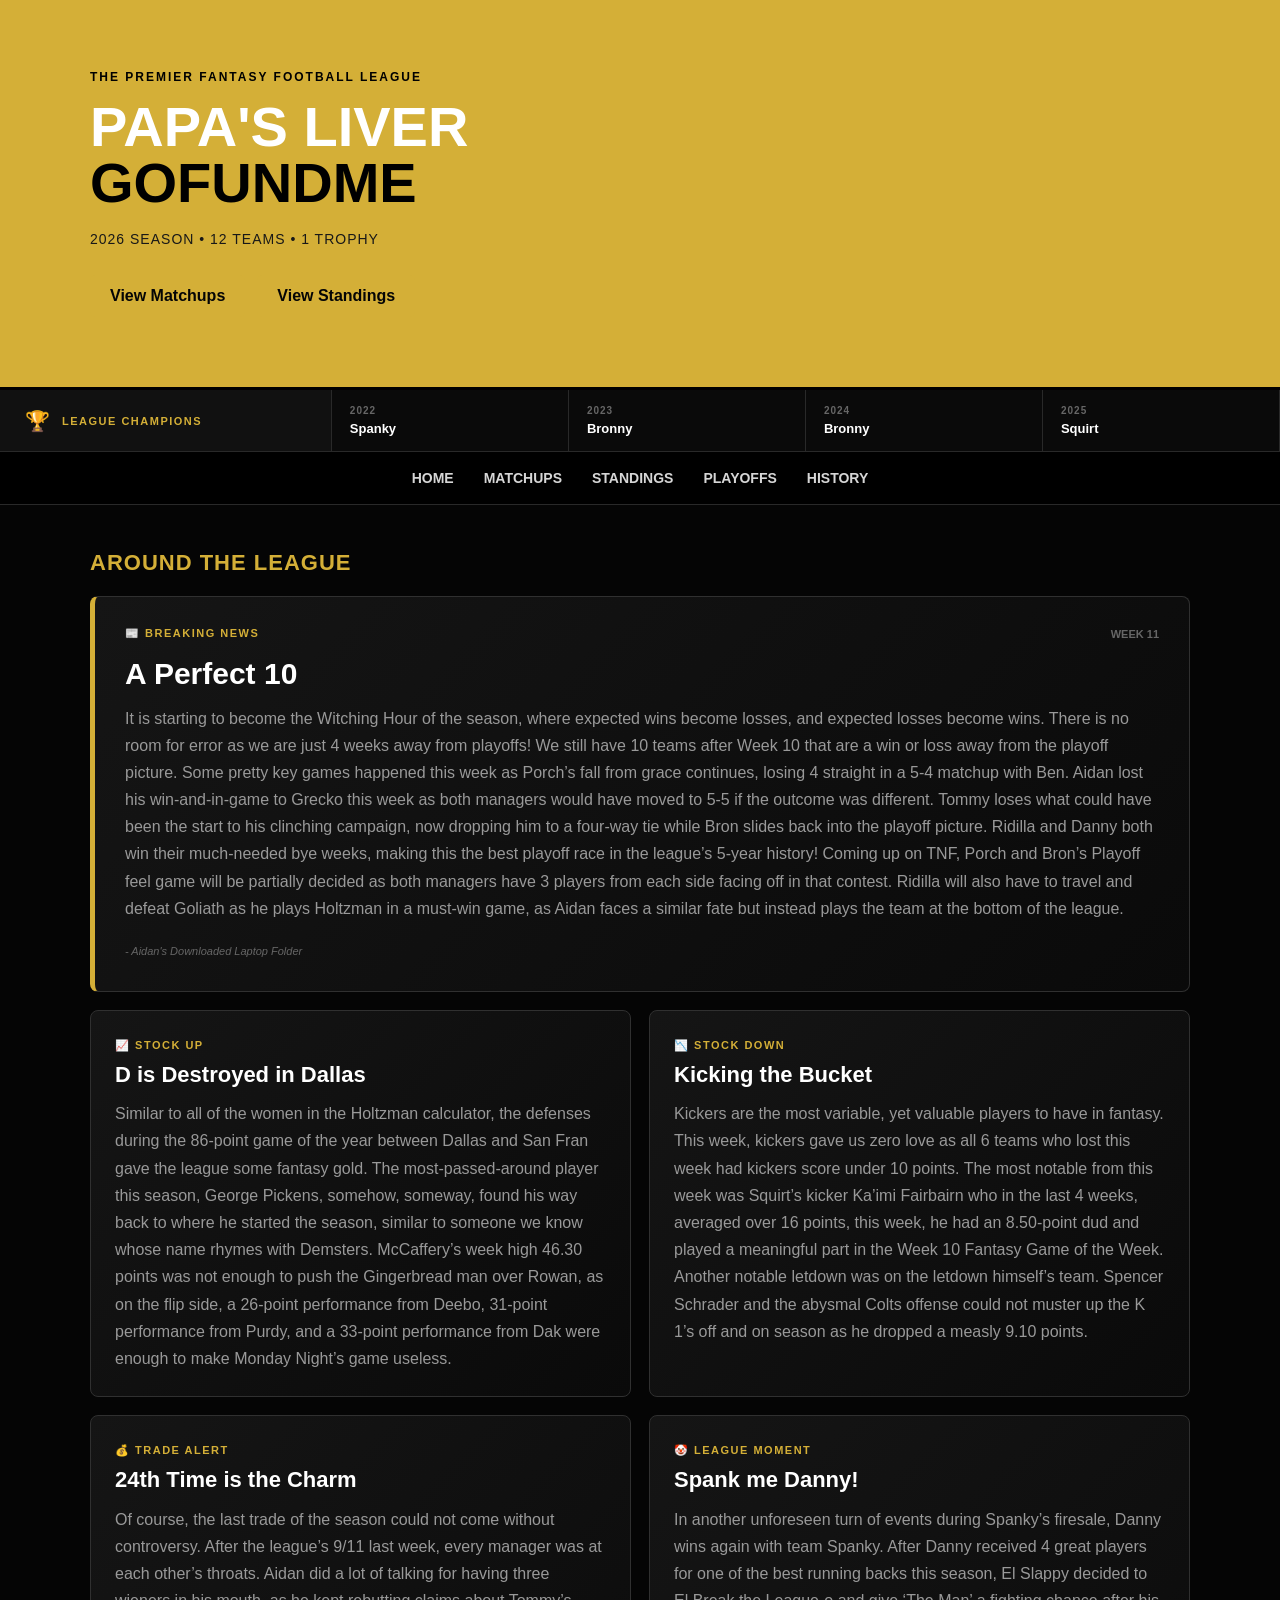
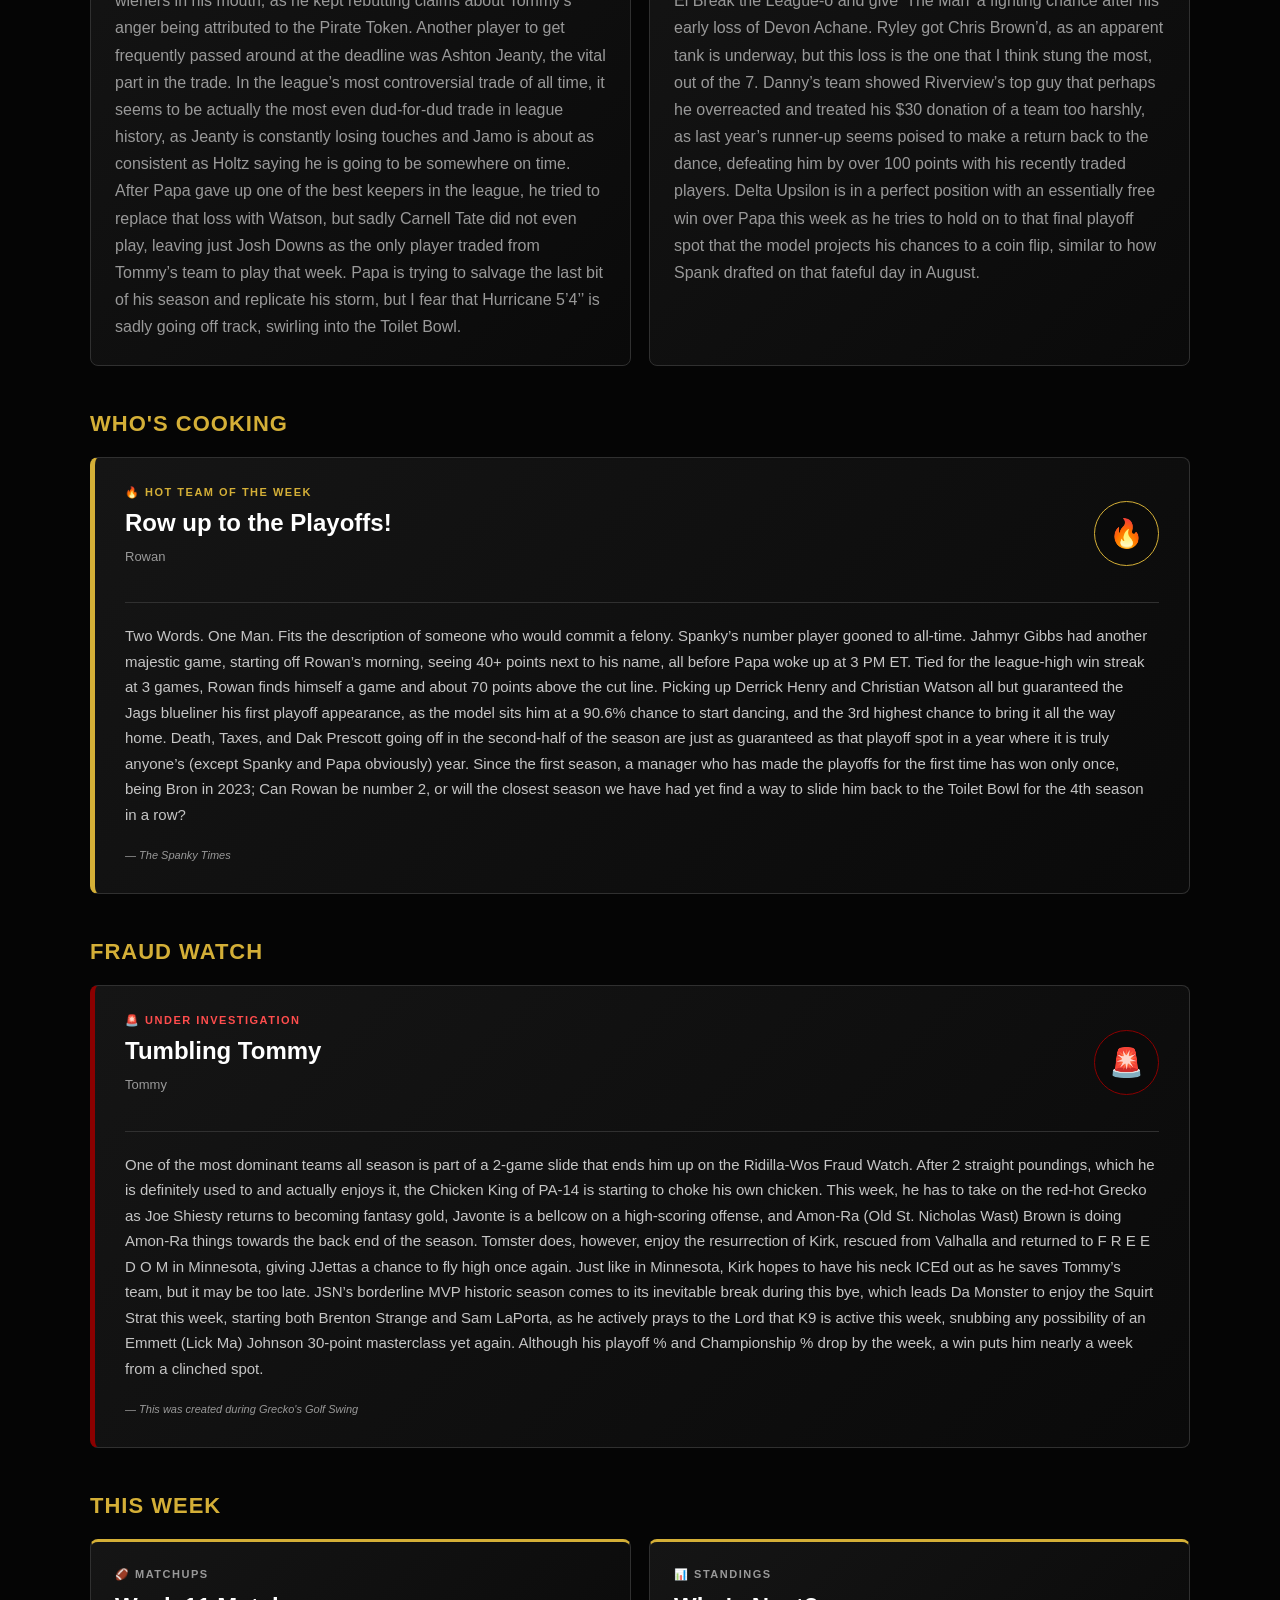
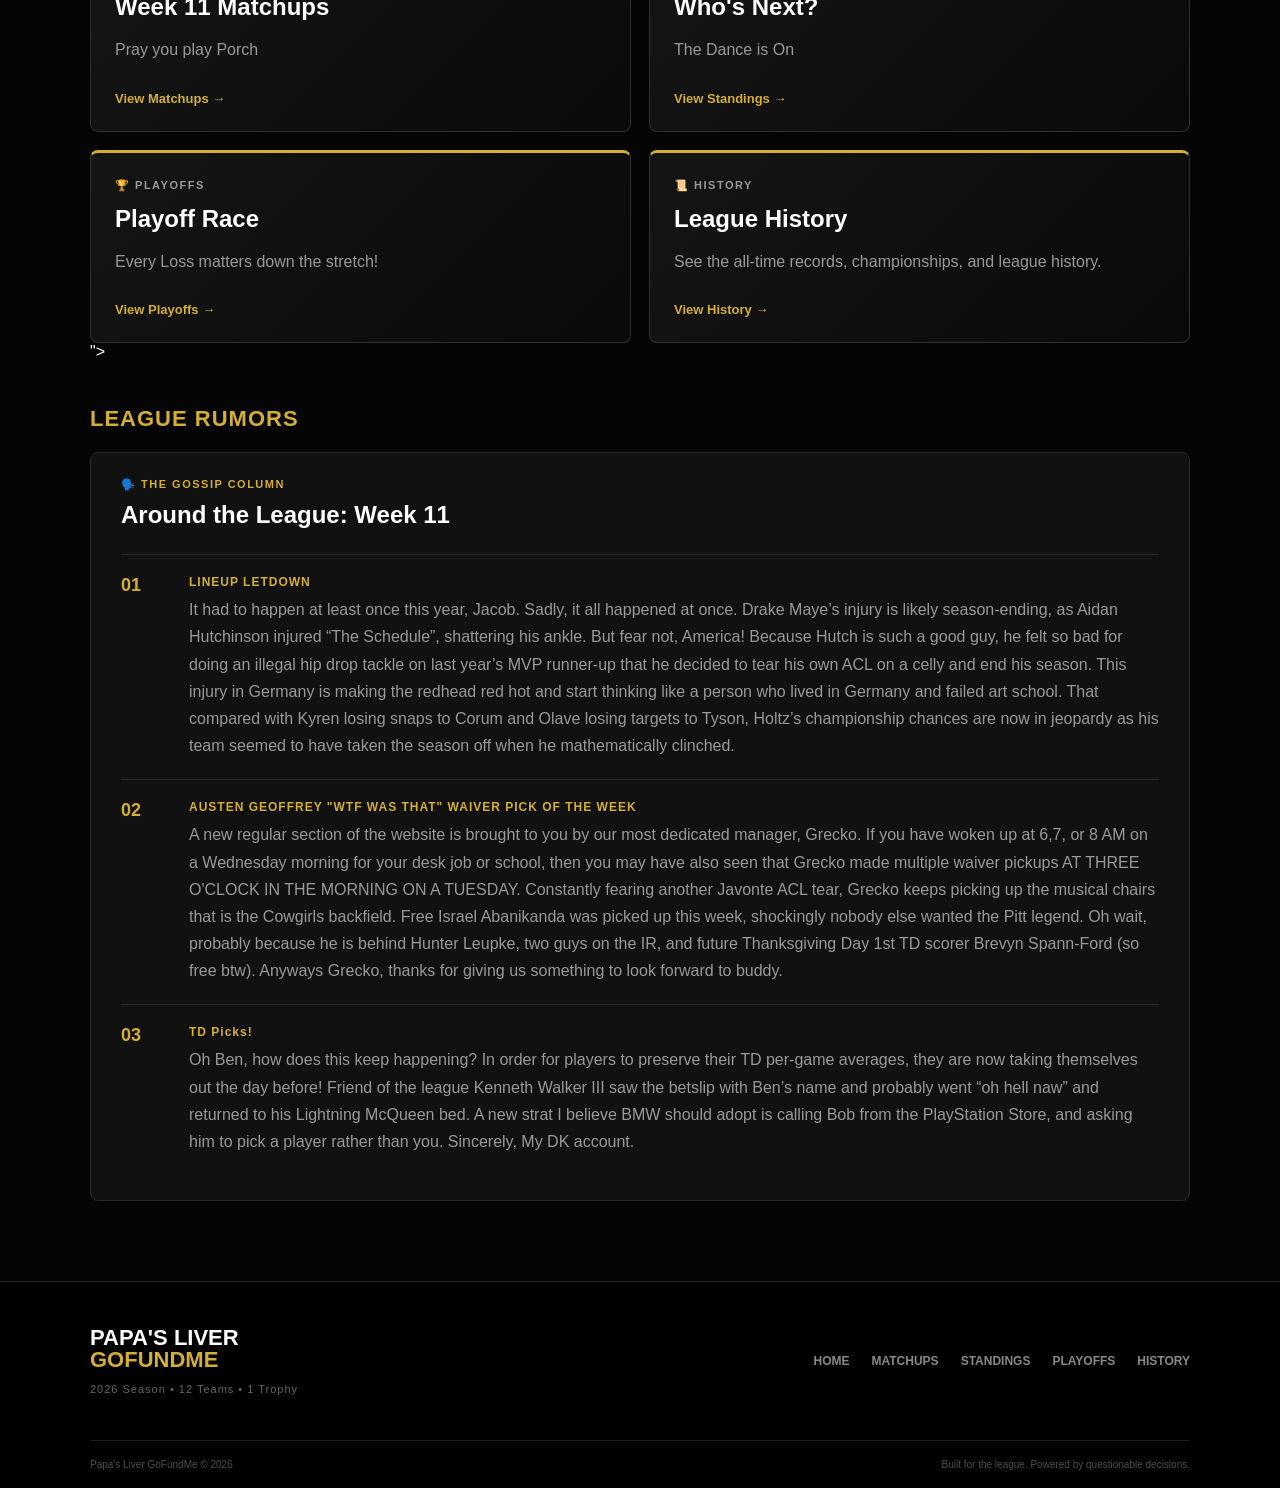
==== commit 5a7d21f8: "Week 11 Thursday Updated the HTML structure and content for the Papa's Liver GoFundMe page, includin" ====
--- a/index.html
+++ b/index.html
@@ -84,16 +84,16 @@
                 </span>
 
                 <span class="news-week">
-                    WEEK 10
+                    WEEK 11
                 </span>
             </div>
 
             <h3>
-                Slip n' Slide
+                A Perfect 10
             </h3>
 
             <p>
-                Now over halfway of the entire season, everyone outside of Papa is a win away from making the playoffs any given week. It was not supposed to be that way, though, as the The Runner-Up, The King, and The Rookie are all taking absolute dumps week in and week out. Our first victim is the Commish. The season started out poorly for the throat goat as he stupidly decided to keep Emeka Egbuka over the current RB 7 on the season, Bucky Irving. You may be thinking to yourself “well he might have been a 5th round keep, maybe a 3rd round keep”, try a 13th round pick to keep him. Well surely he had other options as he stupidly traded away 40% of the league’s keepers this year that, oh yeah, are outscoring MF Emeka Egbuka. As you can tell, he is coping really well! The only thing lower than his average PF is the combination of his will to live and his IQ, Kill yourself bud! Our next victim is the 2-time champ, not only of this league, but of dating the same girl that he said “I hope she dies”, and then almost was the father to her child after that comment. Much like her, his team is starting to suck a bit. JT is now on a JV team, Ollie Gordon has who at QB? Braelon Allen is sitting in the cuck chair and Garrett Wilson is unsure if he ever wants to lace em’ back up for the Jets. Although Bron is 3rd in PF, he is a loss away from starting a mock draft for next season. Last but not least is our good ol’ pal who has lost the past two weeks by a combined score of 0.74 FPTS, or as many seconds as he lasts under the sheets. With injuries to the Ravens QBs combined with Jalen Coker being a ghost, Cam Skattebo being convinced that he is one, and Jamarr Chase not being the #1 option on his team, our furry friend will have to bank on Brock Purdy’s MVP season combined with mooching off of injuries to Love and Travis Kelce turning back the clock for one final year to have a shot at the dance. Although Porch and Bron made trades to attempt to save the season, this year could be the first out of five that all three men, well, 1 and a half men, half furry, half they/them, half monkey, will miss the playoffs!
+                It is starting to become the Witching Hour of the season, where expected wins become losses, and expected losses become wins. There is no room for error as we are just 4 weeks away from playoffs! We still have 10 teams after Week 10 that are a win or loss away from the playoff picture. Some pretty key games happened this week as Porch’s fall from grace continues, losing 4 straight in a 5-4 matchup with Ben. Aidan lost his win-and-in-game to Grecko this week as both managers would have moved to 5-5 if the outcome was different. Tommy loses what could have been the start to his clinching campaign, now dropping him to a four-way tie while Bron slides back into the playoff picture. Ridilla and Danny both win their much-needed bye weeks, making this the best playoff race in the league’s 5-year history! Coming up on TNF, Porch and Bron’s Playoff feel game will be partially decided as both managers have 3 players from each side facing off in that contest. Ridilla will also have to travel and defeat Goliath as he plays Holtzman in a must-win game, as Aidan faces a similar fate but instead plays the team at the bottom of the league. 
             </p>
 
             <p class="news-author">
@@ -112,11 +112,11 @@
                 </span>
 
                 <h3>
-                    Packin' My Pants
-                </h3>
-
-                <p>
-                    If you had any Packers players recently (except the innocent Josh Jacobs), then you are absolutely loving life. Heaters week after week from known TD scorer Matthew Golden Showers on Grecko and Christian “Bugatti under a car port” Watson, find themselves at WR 3 and WR 5 respectively on the season. You may think “wow, surely if you have either of these late drafted receivers, especially if someone kept Watson for an 18th, they would be #1 and #2”, but that is not the case. What if I told you, however, that both managers have a clear path to both getting a one-seed. Papa is in a clear line to get the 1 seed in the Toilet Bowl, while Holtzy is sitting pretty on top of his throne, being a few wins away from clinching that cursed 1-seed. Aidan is enjoying consistent carries from Jordan Love, as the QB 3 on the season hopes to give Squirt one of the greatest comeback stories in league history!
+                    D is Destroyed in Dallas
+                </h3>
+
+                <p>
+                    Similar to all of the women in the Holtzman calculator, the defenses during the 86-point game of the year between Dallas and San Fran gave the league some fantasy gold. The most-passed-around player this season, George Pickens, somehow, someway, found his way back to where he started the season, similar to someone we know whose name rhymes with Demsters. McCaffery’s week high 46.30 points was not enough to push the Gingerbread man over Rowan, as on the flip side, a 26-point performance from Deebo, 31-point performance from Purdy, and a 33-point performance from Dak were enough to make Monday Night’s game useless.
                 </p>
 
             </article>
@@ -129,11 +129,11 @@
                 </span>
 
                 <h3>
-                    Don't You Know My QB is Restarted
-                </h3>
-
-                <p>
-                    Favorable matchups for QBs in Week 9, but unfavorable outcomes. We head to our first and biggest letdown this week, Jared Jack Goff who decided that he was going to not show up in Miami. He played the JV Dolphins and dropped an awesome 4.30 points. In comparison, Drake Maye threw 3 INTs and scored triple of Goff. No game had better starting quarterbacks than the 225 total point barn burner between Tommy and Ben as everytime he has a starting QB, they end up getting hurt early and finish the game in the hospital. Josh Allen had a game like the other Josh we know and hate, and dropped a whopping 12 points while Malik dropped a deuce.
+                    Kicking the Bucket
+                </h3>
+
+                <p>
+                    Kickers are the most variable, yet valuable players to have in fantasy. This week, kickers gave us zero love as all 6 teams who lost this week had kickers score under 10 points. The most notable from this week was Squirt’s kicker Ka’imi Fairbairn who in the last 4 weeks, averaged over 16 points, this week, he had an 8.50-point dud and played a meaningful part in the Week 10 Fantasy Game of the Week. Another notable letdown was on the letdown himself’s team. Spencer Schrader and the abysmal Colts offense could not muster up the K 1’s off and on season as he dropped a measly 9.10 points. 
                 </p>
 
             </article>
@@ -146,11 +146,11 @@
                 </span>
 
                 <h3>
-                   Deadline Disaster
-                </h3>
-
-                <p>
-                    Who would have thought that our trade deadline would be better than the NFL’s! If you are in this league, you have received some sort of offer in your inbox from Porch involving Nico Collins. Spanky was the lucky winner as he sent the Commish D.J. Moore and Jordyn Tyson for Nico and Tez in a 7-0 trade that sparked outrage after Tommy and Holtz’s buzzer beater got vetoed on Sunday. The current runner-up in the standings had a fiery, but mostly peaceful protest as at one point he had a projected score of 57.23 as he moved most of his starters to the bench, but kept Rico Dowdle on the starting lineup to prove just how valuable of an asset he is. Tommy then told Aidan that he “sure run (his) mouth a lot for having 3 peoples wieners in it” which if he is including the author of this website in it, his “love hammer” may be small, but is wayyyyyy too chubby for two other wieners to fit into it. Papa then decided he wanted in on the action as the two lovers broke the record for the most vetoed trades in a two-day span, with 4. The Spanky sale then continued as Nico “Emsters” Collins got passed to another team in a unanimous 6-0 vote, before Danny reached the action and is still sitting at a 5-5 filibuster. Lord I just love this league! 
+                   24th Time is the Charm
+                </h3>
+
+                <p>
+                    Of course, the last trade of the season could not come without controversy. After the league’s 9/11 last week, every manager was at each other’s throats. Aidan did a lot of talking for having three wieners in his mouth, as he kept rebutting claims about Tommy’s anger being attributed to the Pirate Token. Another player to get frequently passed around at the deadline was Ashton Jeanty, the vital part in the trade. In the league’s most controversial trade of all time, it seems to be actually the most even dud-for-dud trade in league history, as Jeanty is constantly losing touches and Jamo is about as consistent as Holtz saying he is going to be somewhere on time. After Papa gave up one of the best keepers in the league, he tried to replace that loss with Watson, but sadly Carnell Tate did not even play, leaving just Josh Downs as the only player traded from Tommy’s team to play that week. Papa is trying to salvage the last bit of his season and replicate his storm, but I fear that Hurricane 5’4’’ is sadly going off track, swirling into the Toilet Bowl.
                 </p>
 
             </article>
@@ -163,11 +163,11 @@
                 </span>
 
                 <h3>
-                    Win & In
-                </h3>
-
-                <p>
-                    This week, we have the Badger Fight between Holtz and Rowan. Holtz is missing a TE and K this week while Rowan will miss his will to live if he chokes himself out of a playoff spot (kinda kinky). The Red-Headed Behemoth has enjoyed consistent greatness from his team, as he has the opportunity to finish with the highest regular season record in league history. On the flip side, Rowan is trying to lose his playoff virginity but if he is anything like his opponent’s losing of his virginity, then he will simply follow the words of The Kid Laroi when he said “I can’t come unless she kiss me”. Regardless, this is a must-watch matchup as the entire league besides Tommy is rooting for Holtz as a Rowan loss or any 5-4/4-5 loss paves the way for teams to move up or move in to a playoff spot. With just 5 weeks left in the season and trading at a close on Monday Night, teams are stuck with their roster and boys start to become men, unless you are Grecko, then you just start to become gay. 
+                    Spank me Danny!
+                </h3>
+
+                <p>
+                    In another unforeseen turn of events during Spanky’s firesale, Danny wins again with team Spanky. After Danny received 4 great players for one of the best running backs this season, El Slappy decided to El Break the League-o and give ‘The Man’ a fighting chance after his early loss of Devon Achane. Ryley got Chris Brown’d, as an apparent tank is underway, but this loss is the one that I think stung the most, out of the 7. Danny’s team showed Riverview’s top guy that perhaps he overreacted and treated his $30 donation of a team too harshly, as last year’s runner-up seems poised to make a return back to the dance, defeating him by over 100 points with his recently traded players. Delta Upsilon is in a perfect position with an essentially free win over Papa this week as he tries to hold on to that final playoff spot that the model projects his chances to a coin flip, similar to how Spank drafted on that fateful day in August.
                 </p>
 
             </article>
@@ -193,11 +193,11 @@
                 </p>
 
                 <h3>
-                    Super Soaker
+                    Row up to the Playoffs!
                 </h3>
 
                 <p class="feature-manager">
-                    Squirt
+                    Rowan
                 </p>
             </div>
 
@@ -210,7 +210,7 @@
         <div class="feature-divider"></div>
 
         <p class="feature-story">
-            The man with 3 wieners in his mouth (impressive) has been on a search for three things this week; a win, the pirate token, and the clit. Luckily since he already has one, it’ll be easy to find, but the other two are near impossible. Aidan has the longest active win streak at 3 games, as Bengals breakouts from Tee Higgins and Mike Gesicki have helped him during this reign of terror as well as a monstrous season from Jordan Love. He hit massively on his first two picks as James Cook and Brock Bowers are going crazy again. In a season where it seems like the older brother that was created with elite sperm could possibly miss the playoffs, Squirt has a shot to make the dance and steal his brother’s crown for the most playoff wins in league history. Although he is starting Xavier Hutchinson at WR this game, expect him to be the dream guest on Aidan’s podcast after him, and Tommy have a No Jumper style podcast, and you know how those end nowadays.
+            Two Words. One Man. Fits the description of someone who would commit a felony. Spanky’s number player gooned to all-time. Jahmyr Gibbs had another majestic game, starting off Rowan’s morning, seeing 40+ points next to his name, all before Papa woke up at 3 PM ET. Tied for the league-high win streak at 3 games, Rowan finds himself a game and about 70 points above the cut line. Picking up Derrick Henry and Christian Watson all but guaranteed the Jags blueliner his first playoff appearance, as the model sits him at a 90.6% chance to start dancing, and the 3rd highest chance to bring it all the way home. Death, Taxes, and Dak Prescott going off in the second-half of the season are just as guaranteed as that playoff spot in a year where it is truly anyone’s (except Spanky and Papa obviously) year. Since the first season, a manager who has made the playoffs for the first time has won only once, being Bron in 2023; Can Rowan be number 2, or will the closest season we have had yet find a way to slide him back to the Toilet Bowl for the 4th season in a row?
         </p>
 
         <p class="feature-signoff">
@@ -236,11 +236,11 @@
                 </p>
 
                 <h3>
-                    So Bad it is Good
+                    Tumbling Tommy
                 </h3>
 
                 <p class="feature-manager">
-                    Spanky
+                    Tommy
                 </p>
             </div>
 
@@ -253,7 +253,7 @@
         <div class="feature-divider"></div>
 
         <p class="feature-story">
-            Spanky tries to win; he loses, Spanky tries to lose; he wins, and amongst all of this, he still has a better record than Papa. In the most lopsided trade in recent memory, Wanky ends up winning and Danny somehow takes the L. So let us dissect how we got here. Well, you drafted the RB 30 in the first round and the WR 69 in the third round, while your keeper is a player you are attempting to have leave your team. Despite all of this, you were just one win away from defeating the Fraud Holy Trinity, but sadly, you cannot even do that well. With the alleged #1 pick still in your hands as Papa told league source(s) that he “needs to go to an AA meeting for fantasy advice” as he plans to lose out, but not take the #1 overall pick?!?!?! I hope your mock drafts are loading up, but knowing how you have done this season, you will probably win out but lose just in time to not make your money back. Try Midget Mondays at Beemer’s as a new way to get some cash flow!
+            One of the most dominant teams all season is part of a 2-game slide that ends him up on the Ridilla-Wos Fraud Watch. After 2 straight poundings, which he is definitely used to and actually enjoys it, the Chicken King of PA-14 is starting to choke his own chicken. This week, he has to take on the red-hot Grecko as Joe Shiesty returns to becoming fantasy gold, Javonte is a bellcow on a high-scoring offense, and Amon-Ra (Old St. Nicholas Wast) Brown is doing Amon-Ra things towards the back end of the season. Tomster does, however, enjoy the resurrection of Kirk, rescued from Valhalla and returned to F R E E D O M in Minnesota, giving JJettas a chance to fly high once again. Just like in Minnesota, Kirk hopes to have his neck ICEd out as he saves Tommy’s team, but it may be too late. JSN’s borderline MVP historic season comes to its inevitable break during this bye, which leads Da Monster to enjoy the Squirt Strat this week, starting both Brenton Strange and Sam LaPorta, as he actively prays to the Lord that K9 is active this week, snubbing any possibility of an Emmett (Lick Ma) Johnson 30-point masterclass yet again. Although his playoff % and Championship % drop by the week, a win puts him nearly a week from a clinched spot. 
         </p>
 
         <p class="feature-signoff">
@@ -278,11 +278,11 @@
                     </p>
 
                     <h3>
-                        Week 10 Matchups
+                        Week 11 Matchups
                     </h3>
 
                     <p>
-                        Pray you play anyone named Zach
+                        Pray you play Porch
         
                     </p>
 
@@ -374,7 +374,7 @@
         </p>
 
         <h3>
-            Around the League: Week 10
+            Around the League: Week 11
         </h3>
 
         <div class="rumor-item">
@@ -385,11 +385,11 @@
 
             <div>
                 <h4>
-                    TRADE RUMOR
+                    LINEUP LETDOWN
                 </h4>
 
                 <p>
-                    This part of the website could possibly be useless this week, but I think there is a dark horse that could make a trade this Monday night! Ben loses Puka for weeks, Jacobs for at least 3, and AJ “Day-to-Day” Brown finds Ben with many question marks every week. He just lost both of his QBs until at least the fantasy playoffs and sees question marks left and right. Teams with two good/solid QBs, most namely Porch and Aidan, could find themselves in trade talks before the clock strikes 12 and midnight arrives.
+                    It had to happen at least once this year, Jacob. Sadly, it all happened at once. Drake Maye’s injury is likely season-ending, as Aidan Hutchinson injured “The Schedule”, shattering his ankle. But fear not, America! Because Hutch is such a good guy, he felt so bad for doing an illegal hip drop tackle on last year’s MVP runner-up that he decided to tear his own ACL on a celly and end his season. This injury in Germany is making the redhead red hot and start thinking like a person who lived in Germany and failed art school. That compared with Kyren losing snaps to Corum and Olave losing targets to Tyson, Holtz’s championship chances are now in jeopardy as his team seemed to have taken the season off when he mathematically clinched.
                 </p>
             </div>
 
@@ -404,11 +404,11 @@
 
             <div>
                 <h4>
-                    LINEUP LETDOWNS
+                    AUSTEN GEOFFREY "WTF WAS THAT" WAIVER PICK OF THE WEEK
                 </h4>
 
                 <p>
-                    When Danny got Spanky’s players, he did not expect Spanky’s record to come with them. Omarion Hampton, 2nd-year runningback, 1st round pick, playing with an “offensive guru”, was projected 9.25 points. That is all. Some players get 9 points on one play! This dude scored 6. I wish I could say I am sorry, but unless you are Bron, knowing you fleeced someone never works out. Jaylen Waddled to his second home, the medical tent, and is likely out this week as Drake London finds himself playing a tough schedule, Danny could be at the point of no return!
+                    A new regular section of the website is brought to you by our most dedicated manager, Grecko. If you have woken up at 6,7, or 8 AM on a Wednesday morning for your desk job or school, then you may have also seen that Grecko made multiple waiver pickups AT THREE O'CLOCK IN THE MORNING ON A TUESDAY. Constantly fearing another Javonte ACL tear, Grecko keeps picking up the musical chairs that is the Cowgirls backfield. Free Israel Abanikanda was picked up this week, shockingly nobody else wanted the Pitt legend. Oh wait, probably because he is behind Hunter Leupke, two guys on the IR, and future Thanksgiving Day 1st TD scorer Brevyn Spann-Ford (so free btw). Anyways Grecko, thanks for giving us something to look forward to buddy.
             </div>
 
         </div>
@@ -426,7 +426,7 @@
                 </h4>
 
                 <p>
-                    Matthew Grecko Golden himself lands the flop of the week, as both Burden and Rome got TDs, but there was no love for Loveland. Tommy fell to the curse of picking a player on your team as managers who have done that this year have very few wins in the TD rankings. A 3-way tie for first place of geniuses spearheads the leaderboards as Porch, Spanky, and Danny hope to have a way better TD Pick season than fantasy season. I cannot wait to see the left field pick this week. My pre-watch guess is Efton Chism III, Corey Kiner, or Dohnte Meyers will see their name in my Draft Kings today!
+                    Oh Ben, how does this keep happening? In order for players to preserve their TD per-game averages, they are now taking themselves out the day before! Friend of the league Kenneth Walker III saw the betslip with Ben’s name and probably went “oh hell naw” and returned to his Lightning McQueen bed. A new strat I believe BMW should adopt is calling Bob from the PlayStation Store, and asking him to pick a player rather than you. Sincerely, My DK account.
             </div>
 
         </div>
